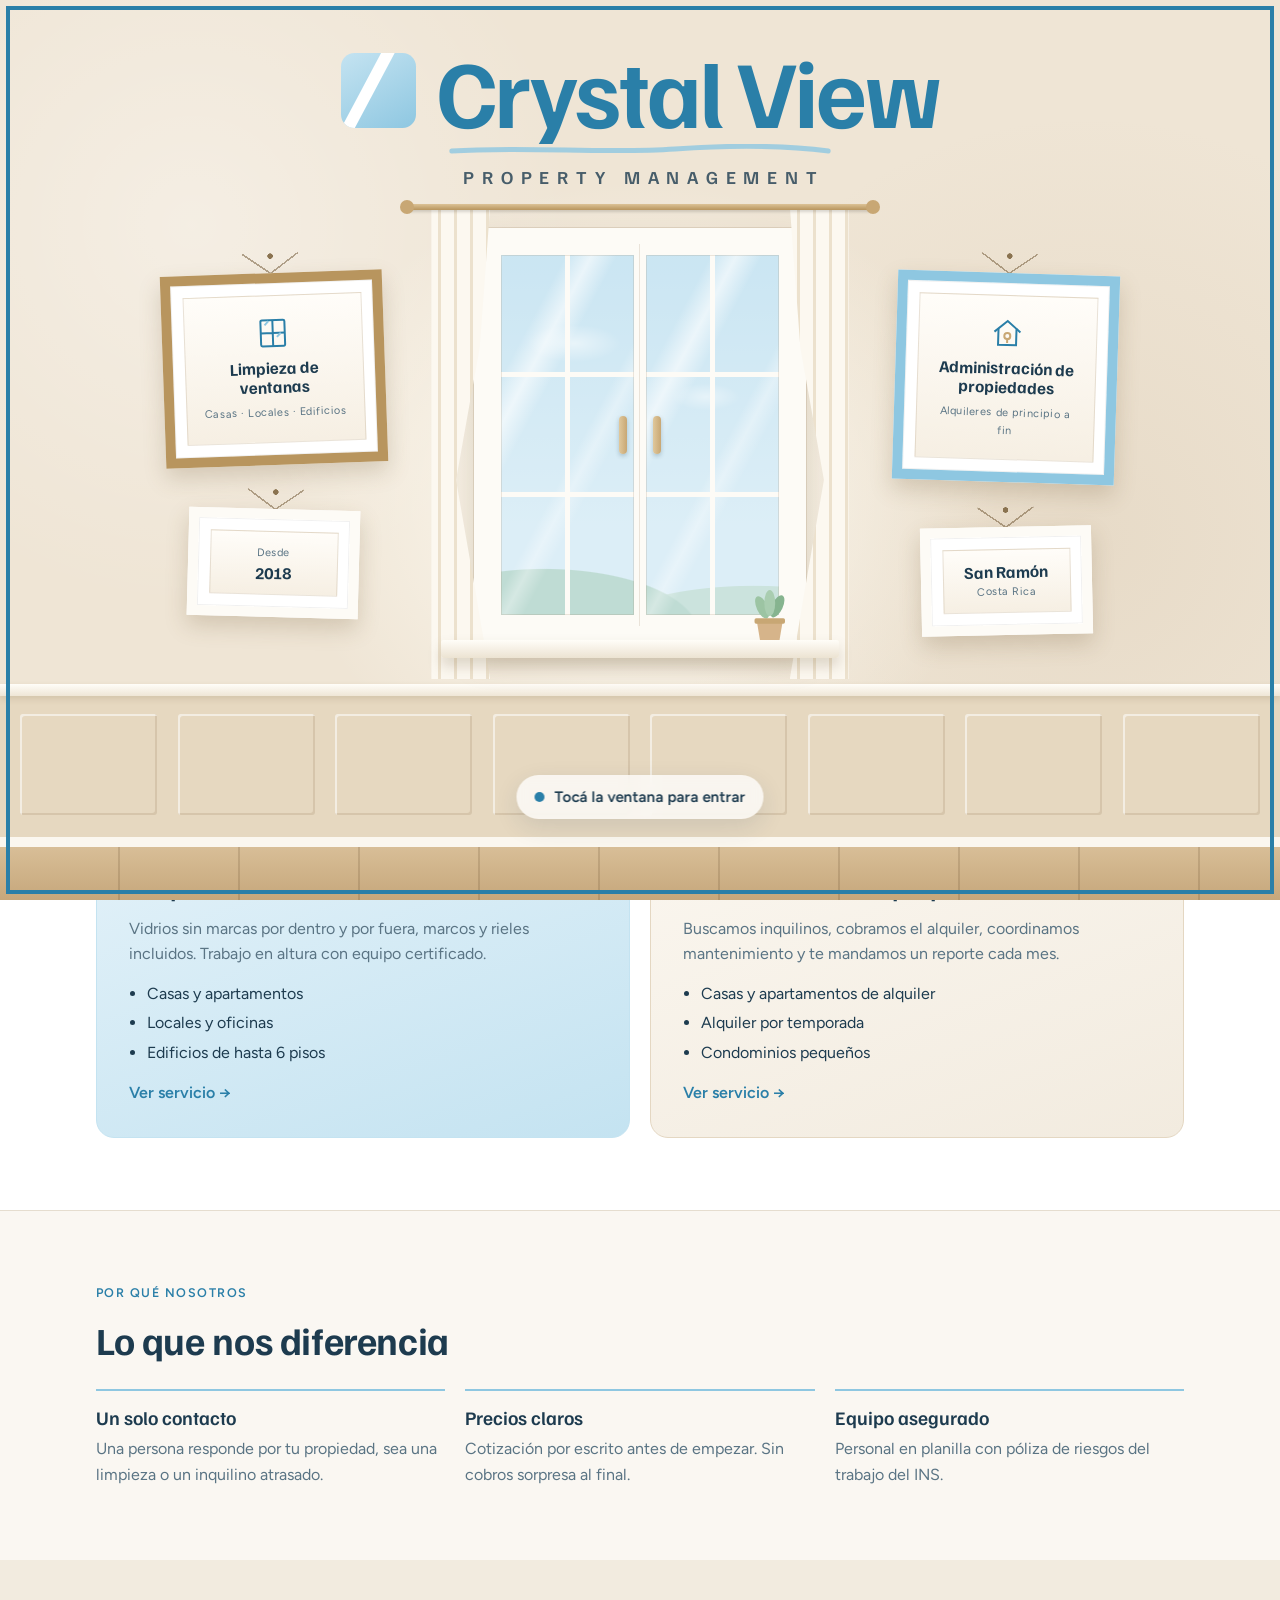
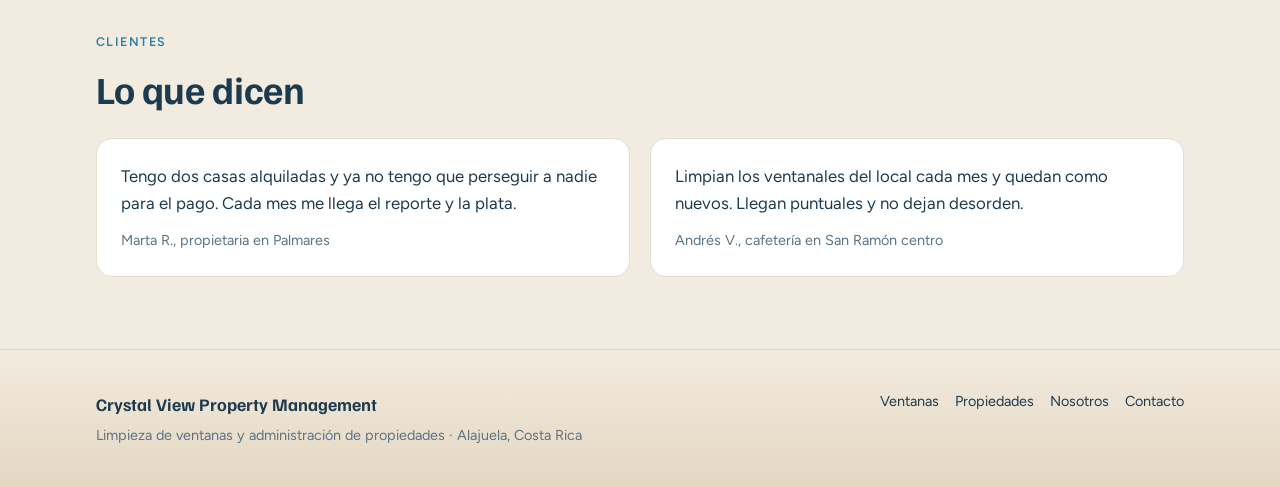
==== index.html @ d85ce9a7 "Sitio Crystal View con paleta clara e intro de ventana - Paleta de celestes, blancos y beige - Intro" ====
<!doctype html>
<html lang="es">
<head>
<meta charset="utf-8">
<meta name="viewport" content="width=device-width, initial-scale=1, viewport-fit=cover">
<title>Crystal View Property Management</title>
<meta name="description" content="Limpieza de ventanas y administración de propiedades en San Ramón y alrededores.">
<script>document.documentElement.classList.add('js')</script>
<link rel="preconnect" href="https://fonts.googleapis.com">
<link rel="preconnect" href="https://fonts.gstatic.com" crossorigin>
<link rel="stylesheet" href="https://fonts.googleapis.com/css2?family=Familjen+Grotesk:wght@500;600;700&family=Figtree:wght@400;500;600&display=swap">
<style>
/* Paleta clara: celestes de vidrio limpio, blancos y beige arena. */
:root{
  --bg:#faf7f2; --surface:#ffffff; --sand:#f2ebdf; --sand-2:#e4d7c2;
  --ink:#1d3b4f; --muted:#5a7484; --line:#e5ddcf;
  --sky:#e4f2f9; --sky-2:#c4e3f1; --sky-3:#8ec7e1;
  --accent:#2a7fa8; --accent-ink:#ffffff; --accent-soft:#d8edf7;
  --brass:#c8a774;
  --f-display:"Familjen Grotesk", "Helvetica Neue", Arial, sans-serif;
  --f-body:"Figtree", system-ui, -apple-system, "Segoe UI", sans-serif;
  color-scheme:light;
}

*{box-sizing:border-box}
html{scroll-behavior:smooth}
body{margin:0;background:var(--bg);color:var(--ink);font-family:var(--f-body);font-size:16px;line-height:1.6;-webkit-font-smoothing:antialiased}
body.locked{overflow:hidden}
h1,h2,h3{font-family:var(--f-display);line-height:1.1;text-wrap:balance;margin:0}
h1{font-size:clamp(2.2rem,5.5vw,3.8rem);font-weight:700;letter-spacing:-.02em}
h2{font-size:clamp(1.6rem,3.4vw,2.4rem);font-weight:700;letter-spacing:-.01em}
h3{font-size:1.2rem;font-weight:600}
p{margin:0}
a{color:inherit}
.wrap{max-width:1120px;margin:0 auto;padding-left:max(16px,env(safe-area-inset-left,0px));padding-right:max(16px,env(safe-area-inset-right,0px))}
.eyebrow{font-size:.78rem;font-weight:600;letter-spacing:.12em;text-transform:uppercase;color:var(--accent)}
.lead{font-size:1.15rem;color:var(--muted);max-width:58ch}
.band{padding-block:72px}
.band.alt{background:var(--surface);border-block:1px solid var(--line)}
.band.sand{background:var(--sand)}
.stack{display:flex;flex-direction:column;gap:16px}

/* ===== Intro: una sala con la ventana al centro ===== */
.intro{display:none}
.js .intro{display:block;position:fixed;inset:0;z-index:100;overflow:hidden;background:var(--sky);transition:opacity .6s ease}
.intro.gone{opacity:0}
.intro-hit{position:absolute;inset:0;width:100%;height:100%;background:none;border:0;padding:0;cursor:pointer;z-index:5}
.intro-hit:focus-visible{outline:4px solid var(--accent);outline-offset:-10px}
.room{position:absolute;inset:0;display:flex;flex-direction:column;align-items:center;padding-top:clamp(20px,5vh,56px);
  background:
    radial-gradient(ellipse 40% 50% at 50% 55%,rgba(255,252,244,.95),transparent 70%),
    radial-gradient(circle at 15% 25%,rgba(255,255,255,.35),transparent 30%),
    radial-gradient(circle at 85% 60%,rgba(190,165,130,.16),transparent 35%),
    #efe5d5;
  transition:transform 1.5s cubic-bezier(.7,0,.25,1)}

/* Zócalo de madera pintada y piso */
.wainscot{position:absolute;left:0;right:0;bottom:0;height:24vh;display:flex;gap:clamp(12px,1.6vw,24px);padding:30px clamp(12px,1.6vw,24px) calc(7vh + 22px);background:#e6d8c0}
.wainscot::before{content:"";position:absolute;left:0;right:0;top:0;height:12px;background:linear-gradient(#fffdf8,#efe6d6);box-shadow:0 3px 6px rgba(110,85,50,.15)}
.wainscot i{flex:1;border-radius:3px;box-shadow:inset 2px 2px 0 rgba(255,255,255,.55),inset -2px -2px 0 rgba(140,112,75,.18)}
@media (max-width:700px){.wainscot i:nth-child(n+5){display:none}}
.floor{position:absolute;left:0;right:0;bottom:0;height:7vh;border-top:10px solid #fbf7ef;
  background:repeating-linear-gradient(90deg,transparent 0 118px,rgba(90,65,35,.18) 118px 120px),linear-gradient(180deg,#d8be97,#c6a77b)}

/* Mural pintado en la pared */
.mural{position:relative;z-index:1;display:flex;flex-direction:column;align-items:center;gap:6px;text-align:center;margin-bottom:clamp(18px,4vh,40px)}
.mural-name{display:flex;align-items:center;gap:.22em;font-family:var(--f-display);font-weight:700;font-size:clamp(2.3rem,min(7.5vw,11vh),6.2rem);letter-spacing:-.03em;line-height:.95;color:var(--accent);mix-blend-mode:multiply}
.mural-mark{width:.78em;height:.78em;border-radius:.14em;background:linear-gradient(150deg,var(--sky-2),var(--sky-3));position:relative;overflow:hidden;flex:none}
.mural-mark::after{content:"";position:absolute;inset:-20% auto -20% 28%;width:16%;background:#fff;transform:rotate(28deg)}
.mural-stroke{width:clamp(180px,30vw,440px);height:12px;margin-top:2px}
.mural-sub{font-family:var(--f-display);font-weight:600;font-size:clamp(.78rem,1.5vw,1.15rem);letter-spacing:.42em;text-transform:uppercase;color:var(--ink);opacity:.8;padding-left:.42em}
.mural-loc{display:none;font-size:.85rem;color:var(--muted);letter-spacing:.08em}

/* Ventana con marco, cortinas y repisa */
.scene{position:relative;z-index:2;display:flex;align-items:flex-start;justify-content:center;gap:clamp(60px,7vw,120px)}
.window{position:relative;height:min(46vh,560px,calc(72vw / .8));aspect-ratio:.8}
.rod{position:absolute;top:-24px;left:-20%;right:-20%;height:6px;border-radius:3px;background:linear-gradient(#dcc296,#b8955e);box-shadow:0 2px 3px rgba(0,0,0,.15);z-index:4}
.rod::before,.rod::after{content:"";position:absolute;top:-4px;width:14px;height:14px;border-radius:50%;background:var(--brass)}
.rod::before{left:-8px}.rod::after{right:-8px}
.trim{position:absolute;inset:0;padding:clamp(10px,1.3vw,16px);background:#fdfbf6;border-radius:3px;
  box-shadow:0 0 0 1px rgba(150,125,90,.2),0 16px 34px rgba(110,85,50,.2)}
.opening{position:relative;width:100%;height:100%;overflow:hidden;perspective:1100px;
  box-shadow:inset 0 0 0 2px rgba(150,125,90,.22);
  background:
    radial-gradient(ellipse 22% 7% at 28% 26%,rgba(255,255,255,.95),transparent 70%),
    radial-gradient(ellipse 16% 5% at 72% 40%,rgba(255,255,255,.85),transparent 70%),
    radial-gradient(ellipse 85% 28% at 18% 102%,#a9cdb3 60%,transparent 61%),
    radial-gradient(ellipse 90% 24% at 88% 104%,#c2dcc6 60%,transparent 61%),
    linear-gradient(180deg,#bfe0f0,var(--sky) 75%)}
.sash{position:absolute;top:0;bottom:0;width:50%;transition:transform 1.3s cubic-bezier(.6,.05,.25,1),opacity .5s ease .9s}
.sash.l{left:0;transform-origin:left center}
.sash.r{right:0;transform-origin:right center}
.intro.opening .sash.l{transform:rotateY(100deg);opacity:0}
.intro.opening .sash.r{transform:rotateY(-100deg);opacity:0}
.glass{position:absolute;inset:0;overflow:hidden;border:clamp(7px,.9vw,11px) solid #fdfbf6;box-shadow:inset 0 0 0 1px rgba(150,125,90,.18),0 0 0 1px rgba(150,125,90,.18);
  background:
    linear-gradient(90deg,transparent calc(50% - 2.5px),#fdfbf6 0 calc(50% + 2.5px),transparent 0),
    linear-gradient(180deg,transparent calc(33.3% - 2.5px),#fdfbf6 0 calc(33.3% + 2.5px),transparent 0 calc(66.6% - 2.5px),#fdfbf6 0 calc(66.6% + 2.5px),transparent 0),
    linear-gradient(118deg,transparent 20%,rgba(255,255,255,.6) 28%,transparent 36%,transparent 55%,rgba(255,255,255,.35) 60%,transparent 66%),
    rgba(214,235,246,.5)}
.sash.l .glass{border-right-width:clamp(4px,.5vw,6px)}
.sash.r .glass{border-left-width:clamp(4px,.5vw,6px)}
.glass::after{content:"";position:absolute;inset:-20%;background:linear-gradient(105deg,transparent 40%,rgba(255,255,255,.55) 48%,transparent 56%);
  transform:translateX(-70%);animation:glint 5s ease-in-out 1s infinite}
@keyframes glint{0%,55%{transform:translateX(-70%)}85%,100%{transform:translateX(70%)}}
.knob{position:absolute;top:50%;width:8px;height:38px;margin-top:-19px;border-radius:6px;background:linear-gradient(90deg,#e0c89c,var(--brass));box-shadow:0 2px 4px rgba(29,59,79,.25);z-index:2}
.sash.l .knob{right:clamp(9px,1vw,13px)}
.sash.r .knob{left:clamp(9px,1vw,13px)}
.curtain{position:absolute;top:-22px;bottom:-9%;width:clamp(36px,4.6vw,72px);z-index:3;filter:drop-shadow(0 6px 8px rgba(110,85,50,.18));
  background:repeating-linear-gradient(90deg,#fcf8f0 0 7px,#ece1cd 7px 10px,#fcf8f0 10px 16px)}
.curtain.l{left:-13%;clip-path:polygon(0 0,100% 0,82% 30%,42% 58%,70% 78%,100% 100%,0 100%)}
.curtain.r{right:-13%;clip-path:polygon(0 0,100% 0,100% 100%,0 100%,30% 78%,58% 58%,18% 30%)}
.sill{position:absolute;left:-10%;right:-10%;bottom:-16px;height:18px;border-radius:3px;background:linear-gradient(#fffdf8,#ece3d2);box-shadow:0 8px 14px rgba(110,85,50,.22);z-index:3}
.plant{position:absolute;bottom:100%;right:12%;width:clamp(30px,3.4vw,46px);height:auto}

/* Cuadros colgados */
.gallery{display:flex;flex-direction:column;align-items:center;gap:clamp(30px,5vh,48px);padding-top:clamp(18px,5vh,56px)}
@media (max-width:860px){.gallery{display:none}.mural-loc{display:block}}
.frame{position:relative;margin:0;border:clamp(7px,.8vw,10px) solid #b8955e;background:#fff;padding:clamp(8px,.9vw,12px);text-align:center;
  box-shadow:0 10px 22px rgba(110,85,50,.22),inset 0 0 0 1px rgba(0,0,0,.06);transform:rotate(var(--tilt,0deg))}
.frame::before{content:"";position:absolute;left:50%;bottom:100%;width:56px;height:20px;margin:0 0 clamp(7px,.8vw,10px) -28px;
  background:
    radial-gradient(circle at 50% 3px,#8a7350 2.5px,transparent 3px),
    linear-gradient(to top right,transparent calc(50% - 1px),rgba(110,85,50,.5) 0 calc(50% + .5px),transparent 0) left/50% 100% no-repeat,
    linear-gradient(to top left,transparent calc(50% - 1px),rgba(110,85,50,.5) 0 calc(50% + .5px),transparent 0) right/50% 100% no-repeat}
.frame.white{border-color:#fdfbf6}
.frame.sky{border-color:var(--sky-3)}
.mat{display:flex;flex-direction:column;align-items:center;gap:8px;width:clamp(140px,14vw,210px);padding:clamp(14px,1.6vw,22px) clamp(10px,1.2vw,18px);border:1px solid rgba(150,125,90,.2);background:linear-gradient(#fffdf9,#f6efe3)}
.frame.small .mat{width:clamp(110px,10vw,150px);padding:12px 10px;gap:2px}
.mat .t{font-family:var(--f-display);font-weight:700;font-size:clamp(.95rem,1.3vw,1.2rem);line-height:1.15;color:var(--ink)}
.mat .s{font-size:clamp(.68rem,.85vw,.8rem);color:var(--muted);letter-spacing:.05em}
.mat svg{width:34px;height:34px}

.intro-hint{position:absolute;left:50%;bottom:clamp(36px,9vh,90px);transform:translateX(-50%);z-index:4;display:flex;align-items:center;gap:10px;
  padding:10px 18px;border-radius:999px;background:rgba(255,255,255,.75);backdrop-filter:blur(6px);color:var(--ink);font-weight:600;font-size:.95rem;white-space:nowrap;
  box-shadow:0 8px 24px rgba(29,59,79,.12);transition:opacity .4s;animation:breathe 2.4s ease-in-out infinite}
.intro-hint i{width:10px;height:10px;border-radius:50%;background:var(--accent);box-shadow:0 0 0 0 rgba(42,127,168,.5);animation:ping 1.6s ease-out infinite}
@keyframes ping{to{box-shadow:0 0 0 14px rgba(42,127,168,0)}}
@keyframes breathe{50%{transform:translateX(-50%) translateY(-4px)}}
.intro.opening .intro-hint{opacity:0}

/* ===== Barra de navegación ===== */
body::before{content:"";position:fixed;inset:0 0 auto;height:env(safe-area-inset-top,0px);z-index:10;background:var(--bg)}
header{position:sticky;top:env(safe-area-inset-top,0px);z-index:9;background:color-mix(in srgb,var(--bg) 88%,transparent);backdrop-filter:blur(10px);border-bottom:1px solid var(--line)}
.nav{display:flex;align-items:center;justify-content:space-between;gap:16px;padding-block:14px}
.logo{display:flex;align-items:center;gap:10px;text-decoration:none;font-family:var(--f-display);font-weight:700;font-size:1.15rem}
.logo-mark{width:34px;height:34px;border-radius:8px;background:linear-gradient(150deg,var(--sky-2),var(--sky-3));position:relative;overflow:hidden;flex:none;box-shadow:inset 0 0 0 2px #fff}
.logo-mark::after{content:"";position:absolute;inset:-10px auto -10px 9px;width:7px;background:rgba(255,255,255,.85);transform:rotate(28deg)}
.menu{display:flex;gap:4px;list-style:none;margin:0;padding:0;flex-wrap:wrap}
.menu a{display:block;padding:8px 12px;border-radius:999px;text-decoration:none;font-weight:500;font-size:.95rem;color:var(--muted)}
.menu a:hover,.menu a[aria-current="page"]{color:var(--ink);background:var(--sky)}
.menu a.cta-link{background:var(--accent);color:var(--accent-ink);font-weight:600}
.burger{display:none;background:none;border:1px solid var(--line);border-radius:8px;padding:8px 12px;color:var(--ink);font:inherit;cursor:pointer}
@media (max-width:820px){
  .burger{display:block}
  .menu{display:none;position:absolute;left:0;right:0;top:100%;flex-direction:column;background:var(--bg);border-bottom:1px solid var(--line);padding:8px max(16px,env(safe-area-inset-right,0px)) 16px max(16px,env(safe-area-inset-left,0px))}
  .menu.open{display:flex}
}

/* ===== Botones ===== */
.btn{display:inline-flex;align-items:center;gap:8px;padding:13px 22px;border-radius:999px;text-decoration:none;border:2px solid transparent;cursor:pointer;font:600 1rem var(--f-body);transition:transform .15s,box-shadow .15s}
.btn:hover{transform:translateY(-1px)}
.btn-primary{background:var(--accent);color:var(--accent-ink);box-shadow:0 6px 18px rgba(42,127,168,.25)}
.btn-ghost{border-color:var(--sky-3);color:var(--ink);background:rgba(255,255,255,.6)}
.btn:focus-visible,.menu a:focus-visible,input:focus-visible,select:focus-visible,textarea:focus-visible{outline:3px solid var(--sky-3);outline-offset:2px}
.btns{display:flex;gap:12px;flex-wrap:wrap}

/* ===== Hero ===== */
.hero{padding-block:80px 72px;position:relative;overflow:hidden;background:linear-gradient(180deg,var(--sky) 0%,#f1f7f9 55%,var(--bg) 100%)}
.hero::before{content:"";position:absolute;top:-40%;right:-8%;width:46%;height:180%;background:linear-gradient(180deg,rgba(255,255,255,.75),rgba(255,255,255,.35));transform:rotate(18deg);z-index:0}
.hero::after{content:"";position:absolute;top:-40%;right:31%;width:12px;height:180%;background:var(--sky-2);transform:rotate(18deg);z-index:0}
.hero .wrap{position:relative;z-index:2}
.hero-grid{display:grid;grid-template-columns:1.2fr .8fr;gap:48px;align-items:end}
@media (max-width:820px){.hero-grid{grid-template-columns:1fr}.hero::after{right:8%}}

/* Viento */
.wind{position:absolute;inset:0;width:100%;height:100%;z-index:1;pointer-events:none}
.wind path{fill:none;stroke:#fff;stroke-width:2.5;stroke-linecap:round;stroke-dasharray:22 100;stroke-dashoffset:24;opacity:0}
.wind path:nth-child(even){stroke:var(--sky-3)}
.blown .wind path{animation:gust 1.6s cubic-bezier(.3,.6,.3,1) both}
.blown .wind path:nth-child(2){animation-delay:.12s}
.blown .wind path:nth-child(3){animation-delay:.28s}
.blown .wind path:nth-child(4){animation-delay:.4s}
.blown .wind path:nth-child(5){animation-delay:.55s}
.blown .wind path:nth-child(6){animation-delay:.7s}
@keyframes gust{0%{stroke-dashoffset:24;opacity:0}15%{opacity:.9}80%{opacity:.6}100%{stroke-dashoffset:-100;opacity:0}}

.js .hero .w,.js .hero .gust{opacity:0}
.w{display:inline-block}
.blown .w,.blown .gust{animation:blowIn 1.25s cubic-bezier(.18,.75,.25,1) both;animation-delay:calc(var(--i,0) * 32ms + 80ms)}
@keyframes blowIn{
  0%{opacity:0;transform:translate(var(--fx,-50vw),var(--fy,-40px)) rotate(var(--fr,-30deg)) scale(.85);filter:blur(6px)}
  45%{opacity:1;filter:blur(0)}
  68%{transform:translate(9px,-3px) rotate(calc(var(--fr,-30deg) * -.12))}
  86%{transform:translate(-3px,1px) rotate(.6deg)}
  100%{opacity:1;transform:none;filter:none}
}

/* Tarjeta de vidrio sucio */
.card-col{display:flex;flex-direction:column;gap:10px}
.hero-card{position:relative;background:linear-gradient(150deg,rgba(255,255,255,.95),rgba(228,242,249,.9));border:1px solid #fff;border-radius:16px;padding:22px;display:flex;flex-direction:column;gap:14px;
  box-shadow:0 20px 50px rgba(29,59,79,.12),inset 0 0 0 1px rgba(142,199,225,.35);overflow:hidden}
.hero-card .row{display:flex;justify-content:space-between;align-items:baseline;gap:12px;border-bottom:1px dashed var(--sky-2);padding-bottom:10px;font-size:.95rem}
.hero-card .row:last-of-type{border:0;padding:0}
.hero-card b{font-family:var(--f-display);font-size:1.35rem;font-variant-numeric:tabular-nums;color:var(--accent);white-space:nowrap}
#dirt{position:absolute;inset:0;width:100%;height:100%;border-radius:inherit;touch-action:pan-y;transition:opacity .9s ease;
  cursor:url("data:image/svg+xml,%3Csvg xmlns='http://www.w3.org/2000/svg' width='36' height='36' viewBox='0 0 36 36'%3E%3Crect x='4' y='3' width='28' height='6' rx='2' fill='%232a7fa8'/%3E%3Crect x='4' y='8' width='28' height='2.5' rx='1' fill='%231d3b4f'/%3E%3Crect x='16' y='10' width='4' height='22' rx='2' fill='%23c8a774'/%3E%3C/svg%3E") 18 6,crosshair}
.hero-card.clean #dirt{opacity:0;pointer-events:none}
.shine{position:absolute;inset:0;pointer-events:none;background:linear-gradient(110deg,transparent 35%,rgba(255,255,255,.95) 50%,transparent 65%);transform:translateX(-120%)}
.hero-card.clean .shine{animation:shine 1.1s ease .3s both}
@keyframes shine{to{transform:translateX(120%)}}
.wipe-hint{display:flex;align-items:center;gap:8px;font-size:.85rem;color:var(--muted);align-self:flex-end}
.wipe-hint svg{flex:none}

/* ===== Servicios ===== */
.split{display:grid;grid-template-columns:1fr 1fr;gap:20px}
.service{border-radius:18px;padding:32px;display:flex;flex-direction:column;gap:14px;text-decoration:none;border:1px solid var(--line);background:var(--surface);transition:transform .2s,box-shadow .2s}
.service:hover{transform:translateY(-3px);box-shadow:0 14px 34px rgba(29,59,79,.08)}
.service.sky{background:linear-gradient(160deg,var(--sky),var(--sky-2));border-color:var(--sky-2)}
.service.sand{background:linear-gradient(160deg,#fbf7f0,var(--sand));border-color:var(--sand-2)}
.service p{color:var(--muted)}
.service ul{margin:0;padding-left:18px;display:flex;flex-direction:column;gap:4px}
.service .go{margin-top:auto;font-weight:600;color:var(--accent)}
@media (max-width:720px){.split{grid-template-columns:1fr}}

.grid3{display:grid;grid-template-columns:repeat(3,1fr);gap:20px}
.grid2{display:grid;grid-template-columns:repeat(2,1fr);gap:20px}
@media (max-width:820px){.grid3{grid-template-columns:1fr}}
@media (max-width:620px){.grid2{grid-template-columns:1fr}}
.feat{display:flex;flex-direction:column;gap:8px;padding-top:16px;border-top:2px solid var(--sky-3);min-width:0}
.feat p{color:var(--muted)}

.box{background:var(--surface);border:1px solid var(--line);border-radius:16px;padding:24px;display:flex;flex-direction:column;gap:10px;min-width:0}
.box p{color:var(--muted)}
.tag{align-self:flex-start;font-size:.75rem;font-weight:600;letter-spacing:.08em;text-transform:uppercase;padding:4px 10px;border-radius:999px;background:var(--sky);color:var(--accent)}

.steps{display:grid;grid-template-columns:repeat(4,1fr);gap:20px;counter-reset:s;padding:0;margin:0}
.steps li{list-style:none;display:flex;flex-direction:column;gap:6px;min-width:0}
.steps li::before{counter-increment:s;content:counter(s);font-family:var(--f-display);font-weight:700;font-size:1rem;width:36px;height:36px;border-radius:50%;display:grid;place-items:center;background:var(--accent);color:var(--accent-ink)}
.steps p{color:var(--muted);font-size:.95rem}
@media (max-width:820px){.steps{grid-template-columns:1fr 1fr}}
@media (max-width:480px){.steps{grid-template-columns:1fr}}

.table-wrap{overflow-x:auto;border:1px solid var(--line);border-radius:16px;background:var(--surface)}
table{width:100%;border-collapse:collapse;min-width:520px}
th,td{text-align:left;padding:14px 18px;border-bottom:1px solid var(--line);font-variant-numeric:tabular-nums}
th{font-size:.8rem;letter-spacing:.08em;text-transform:uppercase;color:var(--muted);font-weight:600;background:#fcfaf6}
tr:last-child td{border-bottom:0}

.quote{display:flex;flex-direction:column;gap:12px}
.quote blockquote{margin:0;font-size:1.05rem}
.quote cite{font-style:normal;color:var(--muted);font-size:.9rem}

.combo{background:linear-gradient(135deg,var(--sky) 0%,#eef6f9 50%,var(--sand) 100%);border:1px solid var(--sky-2);border-radius:20px;padding:40px;display:grid;grid-template-columns:1.3fr .7fr;gap:32px;align-items:center;position:relative;overflow:hidden}
.combo::after{content:"";position:absolute;top:-30%;right:24%;width:10px;height:160%;background:rgba(255,255,255,.9);transform:rotate(18deg)}
.combo > *{position:relative;z-index:1}
.combo p{color:var(--muted)}
.combo .price{font-family:var(--f-display);font-size:2.6rem;font-weight:700;font-variant-numeric:tabular-nums;color:var(--accent)}
@media (max-width:720px){.combo{grid-template-columns:1fr;padding:28px}}

.ba{display:grid;grid-template-columns:1fr 1fr;border-radius:16px;overflow:hidden;border:1px solid var(--line)}
.ba div{aspect-ratio:4/3;max-width:100%;display:flex;align-items:flex-end;padding:14px;font-weight:600;font-size:.9rem}
.ba .before{background:repeating-linear-gradient(115deg,#d9cfbd 0 6px,#e6ddcc 6px 14px)}
.ba .after{background:linear-gradient(160deg,var(--sky-2),#fff)}

/* ===== Formulario ===== */
form{display:grid;grid-template-columns:1fr 1fr;gap:16px}
.field{display:flex;flex-direction:column;gap:6px;min-width:0}
.field.full{grid-column:1/-1}
label{font-weight:600;font-size:.9rem}
input,select,textarea{font:inherit;color:var(--ink);background:var(--surface);border:1px solid var(--line);border-radius:10px;padding:12px 14px;width:100%}
textarea{min-height:120px;resize:vertical}
.chips{display:flex;gap:8px;flex-wrap:wrap}
.chips input{position:absolute;opacity:0;width:1px;height:1px}
.chips label{padding:9px 16px;border:1px solid var(--line);border-radius:999px;cursor:pointer;font-weight:500;background:var(--surface)}
.chips input:checked + label{background:var(--accent);color:var(--accent-ink);border-color:var(--accent)}
.chips input:focus-visible + label{outline:3px solid var(--sky-3);outline-offset:2px}
.ok{grid-column:1/-1;background:var(--sky);border-radius:10px;padding:14px 16px;font-weight:500}
@media (max-width:620px){form{grid-template-columns:1fr}}
.contact-grid{display:grid;grid-template-columns:1.4fr .6fr;gap:32px;align-items:start}
@media (max-width:820px){.contact-grid{grid-template-columns:1fr}}
.contact-line{display:flex;flex-direction:column;gap:2px;padding-block:12px;border-bottom:1px solid var(--line)}
.contact-line span{color:var(--muted);font-size:.85rem}
.contact-line b{user-select:all}

footer{background:linear-gradient(180deg,var(--sand),var(--sand-2));color:var(--ink);padding-block:40px;border-top:1px solid var(--sand-2)}
.foot{display:flex;justify-content:space-between;gap:24px;flex-wrap:wrap;font-size:.9rem}
.foot p{color:var(--muted)}
.foot a{text-decoration:none}
.foot a:hover{color:var(--accent)}
.foot nav{display:flex;gap:16px;flex-wrap:wrap}

.page-head{padding-block:56px 40px;border-bottom:1px solid var(--line);background:linear-gradient(180deg,var(--sky),var(--bg))}
.page-head .stack{max-width:720px}

@media (prefers-reduced-motion:reduce){
  *{transition-duration:.01s!important;animation:none!important}
  .js .hero .w,.js .hero .gust{opacity:1}
}
</style>
</head>
<body class="locked">

<!-- ============ INTRO: VENTANA ============ -->
<div class="intro" id="intro">
  <div class="room" id="room">
    <div class="wainscot" aria-hidden="true"><i></i><i></i><i></i><i></i><i></i><i></i><i></i><i></i></div>
    <div class="floor" aria-hidden="true"></div>

    <div class="mural">
      <span class="mural-name"><span class="mural-mark" aria-hidden="true"></span>Crystal View</span>
      <svg class="mural-stroke" viewBox="0 0 440 12" preserveAspectRatio="none" aria-hidden="true"><path d="M4 7 C 90 2, 180 10, 260 5 S 400 3, 436 7" fill="none" stroke="#8ec7e1" stroke-width="5" stroke-linecap="round" opacity=".8"/></svg>
      <span class="mural-sub">Property Management</span>
      <span class="mural-loc">San Ramón · Costa Rica</span>
    </div>

    <div class="scene">
      <div class="gallery" aria-hidden="true">
        <figure class="frame" style="--tilt:-2deg"><div class="mat">
          <svg viewBox="0 0 34 34" fill="none" stroke="#2a7fa8" stroke-width="2"><rect x="5" y="4" width="24" height="26" rx="1.5"/><path d="M17 4v26M5 17h24"/><path d="M9 9l4-4M21 21l4-4" stroke="#8ec7e1"/></svg>
          <span class="t">Limpieza de ventanas</span><span class="s">Casas · Locales · Edificios</span>
        </div></figure>
        <figure class="frame white small" style="--tilt:1.5deg"><div class="mat"><span class="s">Desde</span><span class="t">2018</span></div></figure>
      </div>

      <div class="window">
        <span class="rod"></span>
        <div class="trim"><div class="opening">
          <div class="sash l"><div class="glass"></div><span class="knob"></span></div>
          <div class="sash r"><div class="glass"></div><span class="knob"></span></div>
        </div></div>
        <span class="curtain l"></span><span class="curtain r"></span>
        <span class="sill">
          <svg class="plant" viewBox="0 0 40 46" aria-hidden="true"><ellipse cx="13" cy="16" rx="5" ry="11" fill="#9cc4a3" transform="rotate(-25 13 16)"/><ellipse cx="27" cy="15" rx="5" ry="11" fill="#86b48f" transform="rotate(25 27 15)"/><ellipse cx="20" cy="12" rx="5" ry="12" fill="#a9cdb0"/><path d="M8 28h24l-3 18H11z" fill="#d6b48a"/><rect x="6" y="26" width="28" height="5" rx="1.5" fill="#c8a774"/></svg>
        </span>
      </div>

      <div class="gallery" aria-hidden="true">
        <figure class="frame sky" style="--tilt:1.8deg"><div class="mat">
          <svg viewBox="0 0 34 34" fill="none" stroke="#2a7fa8" stroke-width="2"><path d="M4 16L17 5l13 11"/><path d="M8 13v16h18V13"/><circle cx="17" cy="20" r="3" stroke="#c8a774"/><path d="M17 23v4" stroke="#c8a774"/></svg>
          <span class="t">Administración de propiedades</span><span class="s">Alquileres de principio a fin</span>
        </div></figure>
        <figure class="frame white small" style="--tilt:-1.2deg"><div class="mat"><span class="t">San Ramón</span><span class="s">Costa Rica</span></div></figure>
      </div>
    </div>
  </div>
  <div class="intro-hint" aria-hidden="true"><i></i>Tocá la ventana para entrar</div>
  <button class="intro-hit" id="openWin" aria-label="Abrir la ventana y entrar al sitio de Crystal View"></button>
</div>

<header>
  <div class="wrap nav">
    <a class="logo" href="#inicio" data-go="inicio"><span class="logo-mark" aria-hidden="true"></span>Crystal View</a>
    <button class="burger" id="burger" aria-expanded="false" aria-controls="menu">Menú</button>
    <ul class="menu" id="menu">
      <li><a href="#inicio" data-go="inicio">Inicio</a></li>
      <li><a href="#ventanas" data-go="ventanas">Ventanas</a></li>
      <li><a href="#propiedades" data-go="propiedades">Propiedades</a></li>
      <li><a href="#nosotros" data-go="nosotros">Nosotros</a></li>
      <li><a href="#contacto" data-go="contacto" class="cta-link">Cotizar</a></li>
    </ul>
  </div>
</header>

<main>
<!-- ============ INICIO ============ -->
<section data-page="inicio">
  <div class="hero" id="hero">
    <svg class="wind" viewBox="0 0 1200 600" preserveAspectRatio="none" aria-hidden="true">
      <path pathLength="100" vector-effect="non-scaling-stroke" d="M-60 120 C 200 80, 380 170, 620 120 S 1000 70, 1260 130"/>
      <path pathLength="100" vector-effect="non-scaling-stroke" d="M-60 230 C 260 190, 420 290, 700 230 S 1050 180, 1260 250"/>
      <path pathLength="100" vector-effect="non-scaling-stroke" d="M-60 330 C 180 300, 400 390, 640 330 S 980 280, 1260 340"/>
      <path pathLength="100" vector-effect="non-scaling-stroke" d="M-60 440 C 240 410, 520 480, 760 430 S 1080 390, 1260 450"/>
      <path pathLength="100" vector-effect="non-scaling-stroke" d="M-60 180 C 300 150, 500 220, 800 180 S 1100 140, 1260 190"/>
      <path pathLength="100" vector-effect="non-scaling-stroke" d="M-60 520 C 280 490, 560 560, 820 510 S 1100 470, 1260 530"/>
    </svg>
    <div class="wrap hero-grid">
      <div class="stack">
        <span class="eyebrow blow">Limpieza de ventanas · Administración de propiedades</span>
        <h1 class="blow">Tu propiedad impecable y bien administrada</h1>
        <p class="lead blow">Limpiamos vidrios de casas, locales y edificios, y nos encargamos de tus alquileres de principio a fin. Un solo equipo cuidando lo que es tuyo en San Ramón y alrededores.</p>
        <div class="btns">
          <a class="btn btn-primary gust" href="#contacto" data-go="contacto">Pedir cotización</a>
          <a class="btn btn-ghost gust" href="#nosotros" data-go="nosotros">Ver plan combinado</a>
        </div>
      </div>
      <div class="card-col gust">
        <div class="hero-card" id="statCard" aria-label="Datos de la empresa">
          <span class="eyebrow">En números</span>
          <div class="row"><span>Ventanas limpiadas este año</span><b data-count="3480">3&nbsp;480</b></div>
          <div class="row"><span>Propiedades administradas</span><b data-count="42">42</b></div>
          <div class="row"><span>Ocupación promedio de alquileres</span><b data-count="94" data-suffix="&nbsp;%">94&nbsp;%</b></div>
          <div class="row"><span>Respuesta a cotizaciones</span><b data-count="24" data-prefix="&lt;&nbsp;" data-suffix="&nbsp;h">&lt;&nbsp;24&nbsp;h</b></div>
          <canvas id="dirt" aria-hidden="true"></canvas>
          <span class="shine" aria-hidden="true"></span>
        </div>
        <span class="wipe-hint" id="wipeHint" aria-hidden="true">
          <svg width="18" height="18" viewBox="0 0 36 36"><rect x="4" y="3" width="28" height="6" rx="2" fill="#2a7fa8"/><rect x="4" y="8" width="28" height="2.5" rx="1" fill="#1d3b4f"/><rect x="16" y="10" width="4" height="22" rx="2" fill="#c8a774"/></svg>
          <span id="wipeText">Pasá el mouse para limpiar el vidrio</span>
        </span>
      </div>
    </div>
  </div>

  <div class="band alt"><div class="wrap stack" style="gap:28px">
    <div class="stack"><span class="eyebrow">Qué hacemos</span><h2>Dos servicios, una misma idea: cuidar tu propiedad</h2></div>
    <div class="split">
      <a class="service sky" href="#ventanas" data-go="ventanas">
        <span class="eyebrow">Servicio 1</span>
        <h3 style="font-size:1.6rem">Limpieza de ventanas</h3>
        <p>Vidrios sin marcas por dentro y por fuera, marcos y rieles incluidos. Trabajo en altura con equipo certificado.</p>
        <ul><li>Casas y apartamentos</li><li>Locales y oficinas</li><li>Edificios de hasta 6 pisos</li></ul>
        <span class="go">Ver servicio →</span>
      </a>
      <a class="service sand" href="#propiedades" data-go="propiedades">
        <span class="eyebrow">Servicio 2</span>
        <h3 style="font-size:1.6rem">Administración de propiedades</h3>
        <p>Buscamos inquilinos, cobramos el alquiler, coordinamos mantenimiento y te mandamos un reporte cada mes.</p>
        <ul><li>Casas y apartamentos de alquiler</li><li>Alquiler por temporada</li><li>Condominios pequeños</li></ul>
        <span class="go">Ver servicio →</span>
      </a>
    </div>
  </div></div>

  <div class="band"><div class="wrap stack" style="gap:28px">
    <div class="stack"><span class="eyebrow">Por qué nosotros</span><h2>Lo que nos diferencia</h2></div>
    <div class="grid3">
      <div class="feat"><h3>Un solo contacto</h3><p>Una persona responde por tu propiedad, sea una limpieza o un inquilino atrasado.</p></div>
      <div class="feat"><h3>Precios claros</h3><p>Cotización por escrito antes de empezar. Sin cobros sorpresa al final.</p></div>
      <div class="feat"><h3>Equipo asegurado</h3><p>Personal en planilla con póliza de riesgos del trabajo del INS.</p></div>
    </div>
  </div></div>

  <div class="band sand"><div class="wrap stack" style="gap:28px">
    <div class="stack"><span class="eyebrow">Clientes</span><h2>Lo que dicen</h2></div>
    <div class="grid2">
      <div class="box quote"><blockquote>Tengo dos casas alquiladas y ya no tengo que perseguir a nadie para el pago. Cada mes me llega el reporte y la plata.</blockquote><cite>Marta R., propietaria en Palmares</cite></div>
      <div class="box quote"><blockquote>Limpian los ventanales del local cada mes y quedan como nuevos. Llegan puntuales y no dejan desorden.</blockquote><cite>Andrés V., cafetería en San Ramón centro</cite></div>
    </div>
  </div></div>
</section>

<!-- ============ VENTANAS ============ -->
<section data-page="ventanas" hidden>
  <div class="page-head"><div class="wrap stack">
    <span class="eyebrow">Servicio 1</span>
    <h1>Limpieza de ventanas</h1>
    <p class="lead">Vidrios limpios por dentro y por fuera, marcos, rieles y cedazos incluidos. Usamos agua desmineralizada para que no queden manchas cuando seca.</p>
  </div></div>

  <div class="band"><div class="wrap stack" style="gap:28px">
    <h2>Para quién trabajamos</h2>
    <div class="grid3">
      <div class="box"><span class="tag">Residencial</span><h3>Casas y apartamentos</h3><p>Limpieza completa de todas las ventanas, puertas de vidrio y barandas.</p></div>
      <div class="box"><span class="tag">Comercial</span><h3>Locales y oficinas</h3><p>Vitrinas y fachadas, en horario fuera de atención para no interrumpir.</p></div>
      <div class="box"><span class="tag">Altura</span><h3>Edificios</h3><p>Hasta 6 pisos con andamio o pértiga telescópica y arnés certificado.</p></div>
    </div>
  </div></div>

  <div class="band alt"><div class="wrap stack" style="gap:28px">
    <div class="stack"><h2>Frecuencias y precios de referencia</h2><p class="lead">Precio por ventana estándar (hasta 1,5 m²), por ambos lados. El precio final se confirma en la visita.</p></div>
    <div class="table-wrap"><table>
      <thead><tr><th>Frecuencia</th><th>Ideal para</th><th>Por ventana</th></tr></thead>
      <tbody>
        <tr><td>Única vez</td><td>Mudanzas, entregas de casa</td><td>₡3 500</td></tr>
        <tr><td>Trimestral</td><td>Casas</td><td>₡3 000</td></tr>
        <tr><td>Mensual</td><td>Locales y oficinas</td><td>₡2 500</td></tr>
        <tr><td>Quincenal</td><td>Vitrinas comerciales</td><td>₡2 000</td></tr>
      </tbody>
    </table></div>
  </div></div>

  <div class="band"><div class="wrap stack" style="gap:28px">
    <h2>Antes y después</h2>
    <div class="grid2">
      <div class="ba" role="img" aria-label="Espacio para foto de antes y después, fachada de local"><div class="before">Antes</div><div class="after">Después</div></div>
      <div class="ba" role="img" aria-label="Espacio para foto de antes y después, ventanal de casa"><div class="before">Antes</div><div class="after">Después</div></div>
    </div>
    <div class="btns"><a class="btn btn-primary" href="#contacto" data-go="contacto">Cotizar limpieza</a></div>
  </div></div>
</section>

<!-- ============ PROPIEDADES ============ -->
<section data-page="propiedades" hidden>
  <div class="page-head"><div class="wrap stack">
    <span class="eyebrow">Servicio 2</span>
    <h1>Administración de propiedades</h1>
    <p class="lead">Tenés la propiedad, nosotros nos encargamos del resto: inquilinos, cobros, reparaciones y papeleo. Vos solo recibís el depósito y el reporte.</p>
  </div></div>

  <div class="band"><div class="wrap stack" style="gap:28px">
    <h2>Qué incluye</h2>
    <div class="grid3">
      <div class="box"><span class="tag">Inquilinos</span><h3>Búsqueda y selección</h3><p>Publicamos, mostramos la propiedad y revisamos referencias antes de firmar.</p></div>
      <div class="box"><span class="tag">Contratos</span><h3>Contrato y depósito</h3><p>Contrato según la Ley General de Arrendamientos Urbanos y Suburbanos.</p></div>
      <div class="box"><span class="tag">Cobros</span><h3>Cobro mensual</h3><p>Cobramos el alquiler y te lo depositamos los primeros 5 días de cada mes.</p></div>
      <div class="box"><span class="tag">Mantenimiento</span><h3>Reparaciones</h3><p>Coordinamos fontanería, electricidad y pintura con proveedores de confianza.</p></div>
      <div class="box"><span class="tag">Inspección</span><h3>Revisiones periódicas</h3><p>Visitamos la propiedad cada 3 meses y te mandamos fotos del estado.</p></div>
      <div class="box"><span class="tag">Reportes</span><h3>Reporte mensual</h3><p>Ingresos, gastos y pendientes en un solo documento claro.</p></div>
    </div>
  </div></div>

  <div class="band alt"><div class="wrap stack" style="gap:28px">
    <h2>Cómo empezamos</h2>
    <ol class="steps">
      <li><h3>Visita</h3><p>Conocemos la propiedad y lo que esperás de ella.</p></li>
      <li><h3>Propuesta</h3><p>Precio de alquiler sugerido y comisión por escrito.</p></li>
      <li><h3>Preparación</h3><p>Limpieza, fotos y arreglos antes de publicar.</p></li>
      <li><h3>Administración</h3><p>Inquilino adentro y reporte cada mes.</p></li>
    </ol>
  </div></div>

  <div class="band"><div class="wrap stack" style="gap:20px">
    <h2>Comisión</h2>
    <p class="lead">8 % del alquiler mensual cobrado. Si la propiedad está desocupada, no cobramos comisión ese mes.</p>
    <div class="btns"><a class="btn btn-primary" href="#contacto" data-go="contacto">Agendar visita</a></div>
  </div></div>
</section>

<!-- ============ NOSOTROS ============ -->
<section data-page="nosotros" hidden>
  <div class="page-head"><div class="wrap stack">
    <span class="eyebrow">Nosotros</span>
    <h1>Empezamos limpiando ventanas y terminamos cuidando casas</h1>
    <p class="lead">Crystal View nació en 2018 limpiando vidrios en San Ramón. Varios clientes eran dueños de casas de alquiler y nos empezaron a pedir que les ayudáramos con más cosas. Así llegó la administración.</p>
  </div></div>

  <div class="band"><div class="wrap">
    <div class="combo">
      <div class="stack">
        <span class="eyebrow">Plan combinado</span>
        <h2>Propiedad Impecable</h2>
        <p>Si administramos tu propiedad, la limpieza de ventanas trimestral va incluida. La casa se ve mejor en fotos, se alquila más rápido y el inquilino la recibe limpia.</p>
      </div>
      <div class="stack">
        <span class="price">8 %</span>
        <p>del alquiler mensual, con limpieza trimestral incluida</p>
        <a class="btn btn-primary" href="#contacto" data-go="contacto" style="align-self:flex-start">Quiero este plan</a>
      </div>
    </div>
  </div></div>

  <div class="band alt"><div class="wrap stack" style="gap:28px">
    <h2>El equipo</h2>
    <div class="grid3">
      <div class="box"><h3>Carlos Rojas</h3><span class="tag">Fundador</span><p>Coordina las cuadrillas de limpieza y los trabajos en altura.</p></div>
      <div class="box"><h3>Daniela Mora</h3><span class="tag">Administración</span><p>Atiende propietarios e inquilinos, cobros y contratos.</p></div>
      <div class="box"><h3>Cuadrilla técnica</h3><span class="tag">6 personas</span><p>Limpieza, inspecciones y mantenimiento menor.</p></div>
    </div>
  </div></div>

  <div class="band"><div class="wrap stack" style="gap:16px">
    <h2>Zona de cobertura</h2>
    <p class="lead">San Ramón, Palmares, Naranjo, Zarcero y Grecia. Para otras zonas de Alajuela, consultanos.</p>
  </div></div>
</section>

<!-- ============ CONTACTO ============ -->
<section data-page="contacto" hidden>
  <div class="page-head"><div class="wrap stack">
    <span class="eyebrow">Contacto</span>
    <h1>Pedí tu cotización</h1>
    <p class="lead">Contanos qué necesitás y te respondemos en menos de 24 horas hábiles.</p>
  </div></div>

  <div class="band"><div class="wrap contact-grid">
    <form id="quote" novalidate>
      <div class="field full">
        <span style="font-weight:600;font-size:.9rem">¿Qué servicio te interesa?</span>
        <div class="chips">
          <input type="radio" name="svc" id="svc-v" value="Ventanas" checked><label for="svc-v">Ventanas</label>
          <input type="radio" name="svc" id="svc-p" value="Administración"><label for="svc-p">Administración</label>
          <input type="radio" name="svc" id="svc-a" value="Ambos"><label for="svc-a">Ambos</label>
        </div>
      </div>
      <div class="field"><label for="f-name">Nombre</label><input id="f-name" required autocomplete="name"></div>
      <div class="field"><label for="f-phone">Teléfono / WhatsApp</label><input id="f-phone" type="tel" required autocomplete="tel" placeholder="8888 8888"></div>
      <div class="field"><label for="f-type">Tipo de propiedad</label>
        <select id="f-type"><option>Casa</option><option>Apartamento</option><option>Local u oficina</option><option>Edificio</option></select></div>
      <div class="field"><label for="f-town">Cantón</label>
        <select id="f-town"><option>San Ramón</option><option>Palmares</option><option>Naranjo</option><option>Zarcero</option><option>Grecia</option><option>Otro</option></select></div>
      <div class="field full"><label for="f-msg">Detalles</label><textarea id="f-msg" placeholder="Ej.: casa de dos pisos con 12 ventanas, la quiero alquilar en enero"></textarea></div>
      <div class="field full"><button class="btn btn-primary" type="submit" style="justify-self:start">Enviar solicitud</button></div>
      <p class="ok" id="ok" hidden role="status"></p>
    </form>
    <aside>
      <div class="contact-line"><span>WhatsApp</span><b>+506 8888 8888</b></div>
      <div class="contact-line"><span>Correo</span><b>hola@crystalview.cr</b></div>
      <div class="contact-line"><span>Horario</span><b>Lun a sáb, 7:00 a 17:00</b></div>
      <div class="contact-line"><span>Oficina</span><b>100 m norte del parque, San Ramón</b></div>
    </aside>
  </div></div>
</section>
</main>

<footer><div class="wrap foot">
  <div class="stack" style="gap:6px"><b style="font-family:var(--f-display);font-size:1.1rem">Crystal View Property Management</b><p>Limpieza de ventanas y administración de propiedades · Alajuela, Costa Rica</p></div>
  <nav aria-label="Pie de página">
    <a href="#ventanas" data-go="ventanas">Ventanas</a><a href="#propiedades" data-go="propiedades">Propiedades</a><a href="#nosotros" data-go="nosotros">Nosotros</a><a href="#contacto" data-go="contacto">Contacto</a>
  </nav>
</div></footer>

<script>
(function(){
  const reduced=matchMedia('(prefers-reduced-motion: reduce)').matches;
  const hero=document.getElementById('hero');
  let opened=false;

  /* ---------- Navegación entre vistas ---------- */
  const pages=[...document.querySelectorAll('[data-page]')];
  const links=[...document.querySelectorAll('.menu a')];
  const menu=document.getElementById('menu'), burger=document.getElementById('burger');
  function show(id){
    if(!pages.some(p=>p.dataset.page===id)) id='inicio';
    pages.forEach(p=>p.hidden=p.dataset.page!==id);
    links.forEach(a=>a.dataset.go===id?a.setAttribute('aria-current','page'):a.removeAttribute('aria-current'));
    menu.classList.remove('open'); burger.setAttribute('aria-expanded','false');
    window.scrollTo(0,0);
    if(id==='inicio'){ initDirt(); if(opened) blow(); }
  }
  document.addEventListener('click',e=>{
    const a=e.target.closest('[data-go]'); if(!a) return;
    e.preventDefault(); show(a.dataset.go);
    try{history.replaceState(null,'','#'+a.dataset.go)}catch(_){}
  });
  burger.addEventListener('click',()=>{const o=menu.classList.toggle('open');burger.setAttribute('aria-expanded',o)});

  /* ---------- Texto soplado por el viento ---------- */
  function splitWords(el){
    [...el.childNodes].forEach(n=>{
      if(n.nodeType===3){
        const frag=document.createDocumentFragment();
        n.textContent.split(/(\s+)/).forEach(t=>{
          if(!t) return;
          if(/^\s+$/.test(t)){frag.appendChild(document.createTextNode(t));return;}
          const s=document.createElement('span'); s.className='w'; s.textContent=t; frag.appendChild(s);
        });
        n.replaceWith(frag);
      } else if(n.nodeType===1) splitWords(n);
    });
  }
  hero.querySelectorAll('.blow').forEach(splitWords);
  const rnd=(a,b)=>a+Math.random()*(b-a);
  hero.querySelectorAll('.w, .gust').forEach((el,i)=>{
    const big=el.classList.contains('gust');
    el.style.setProperty('--i',i);
    el.style.setProperty('--fx',-rnd(big?60:35,big?90:75)+'vw');
    el.style.setProperty('--fy',rnd(-90,70)+'px');
    el.style.setProperty('--fr',rnd(-45,25)+'deg');
  });
  function blow(){
    hero.classList.remove('blown'); void hero.offsetWidth; hero.classList.add('blown');
    countUp(reduced?0:1300);
  }

  /* ---------- Conteo de 0 al número ---------- */
  const nums=[...hero.querySelectorAll('[data-count]')];
  const fmt=v=>String(Math.round(v)).replace(/\B(?=(\d{3})+(?!\d))/g,' ');
  const paint=(b,v)=>b.textContent=(b.dataset.prefix||'')+fmt(v)+(b.dataset.suffix||'');
  let countTimer;
  function countUp(delay){
    clearTimeout(countTimer);
    nums.forEach(b=>paint(b,0));
    countTimer=setTimeout(()=>{
      const dur=reduced?1:2200, t0=performance.now();
      (function step(t){
        const p=Math.min(1,(t-t0)/dur), e=1-Math.pow(1-p,4);
        nums.forEach(b=>paint(b,+b.dataset.count*e));
        if(p<1) requestAnimationFrame(step);
      })(t0);
    },delay);
  }

  /* ---------- Vidrio sucio que se limpia ---------- */
  const card=document.getElementById('statCard'), cv=document.getElementById('dirt'), ctx=cv.getContext('2d');
  const wipeText=document.getElementById('wipeText');
  if(matchMedia('(hover: none)').matches) wipeText.textContent='Deslizá el dedo para limpiar el vidrio';
  let ready=false, cleaned=false, strokes=0, last=null, size='';
  function paintDirt(w,h){
    ctx.globalCompositeOperation='source-over';
    ctx.clearRect(0,0,w,h);
    ctx.fillStyle='rgba(170,152,120,.55)'; ctx.fillRect(0,0,w,h);
    for(let i=0;i<55;i++){ // manchas de polvo
      const x=rnd(0,w), y=rnd(0,h), r=rnd(20,95);
      const g=ctx.createRadialGradient(x,y,0,x,y,r);
      const c=Math.random()<.35?'235,228,212':'118,98,68';
      g.addColorStop(0,`rgba(${c},${rnd(.12,.32)})`); g.addColorStop(1,`rgba(${c},0)`);
      ctx.fillStyle=g; ctx.beginPath(); ctx.arc(x,y,r,0,7); ctx.fill();
    }
    for(let i=0;i<16;i++){ // chorreados
      const x=rnd(0,w), y=rnd(-10,h*.5), len=rnd(30,h*.6);
      ctx.strokeStyle=`rgba(105,88,62,${rnd(.12,.28)})`; ctx.lineWidth=rnd(1,3.5); ctx.lineCap='round';
      ctx.beginPath(); ctx.moveTo(x,y); ctx.bezierCurveTo(x+rnd(-4,4),y+len*.4,x+rnd(-6,6),y+len*.7,x+rnd(-3,3),y+len); ctx.stroke();
      ctx.fillStyle=ctx.strokeStyle; ctx.beginPath(); ctx.arc(x,y+len,ctx.lineWidth*1.2,0,7); ctx.fill();
    }
    for(let i=0;i<140;i++){ // gotas secas
      const x=rnd(0,w), y=rnd(0,h), r=rnd(.8,4.5);
      ctx.fillStyle=`rgba(95,80,55,${rnd(.1,.3)})`; ctx.beginPath(); ctx.arc(x,y,r,0,7); ctx.fill();
      if(r>2.5){ctx.strokeStyle='rgba(240,235,222,.35)';ctx.lineWidth=.8;ctx.stroke();}
    }
    for(let i=0;i<5;i++){ // huellas de mano
      const x=rnd(20,w-20), y=rnd(20,h-20);
      ctx.strokeStyle='rgba(110,92,66,.18)'; ctx.lineWidth=1;
      for(let k=1;k<9;k++){ctx.beginPath(); ctx.ellipse(x,y,k*2.4,k*3.2,rnd(-.4,.4),0,7); ctx.stroke();}
    }
  }
  function initDirt(){
    if(cleaned) return;
    const w=card.offsetWidth, h=card.offsetHeight;
    if(!w||!h||size===w+'x'+h) return;
    size=w+'x'+h;
    const d=Math.min(window.devicePixelRatio||1,2);
    cv.width=Math.round(w*d); cv.height=Math.round(h*d);
    ctx.setTransform(d,0,0,d,0,0);
    paintDirt(w,h); ready=true; strokes=0;
  }
  function wipe(x,y){
    const R=32, g=ctx.createRadialGradient(x,y,0,x,y,R);
    g.addColorStop(0,'rgba(0,0,0,1)'); g.addColorStop(.55,'rgba(0,0,0,.75)'); g.addColorStop(1,'rgba(0,0,0,0)');
    ctx.globalCompositeOperation='destination-out';
    ctx.fillStyle=g; ctx.beginPath(); ctx.arc(x,y,R,0,7); ctx.fill();
  }
  function checkClean(){
    const d=ctx.getImageData(0,0,cv.width,cv.height).data;
    let clear=0,tot=0;
    for(let i=3;i<d.length;i+=80){tot++; if(d[i]<60) clear++;}
    if(clear/tot>.6){
      cleaned=true; card.classList.add('clean');
      wipeText.textContent='¡Impecable! Así quedan tus vidrios';
    }
  }
  cv.addEventListener('pointermove',e=>{
    if(cleaned||!ready) return;
    const r=cv.getBoundingClientRect(), s=cv.offsetWidth/r.width;
    const x=(e.clientX-r.left)*s, y=(e.clientY-r.top)*s;
    if(last){
      const dx=x-last.x, dy=y-last.y, n=Math.max(1,Math.ceil(Math.hypot(dx,dy)/8));
      for(let i=1;i<=n;i++) wipe(last.x+dx*i/n,last.y+dy*i/n);
    } else wipe(x,y);
    last={x,y};
    if(++strokes%10===0) checkClean();
  });
  cv.addEventListener('pointerleave',()=>last=null);
  cv.addEventListener('pointerup',()=>last=null);
  if('ResizeObserver' in window) new ResizeObserver(initDirt).observe(card);

  /* ---------- Abrir la ventana ---------- */
  const intro=document.getElementById('intro'), openBtn=document.getElementById('openWin');
  const room=document.getElementById('room'), opening=intro.querySelector('.opening');
  function openWindow(){
    if(opened) return; opened=true;
    intro.classList.add('opening');
    if(!reduced){
      // Acercamos la sala hasta que el hueco de la ventana llene la pantalla
      const r=opening.getBoundingClientRect(), cx=r.left+r.width/2, cy=r.top+r.height/2;
      const s=Math.max(innerWidth/r.width,innerHeight/r.height)*1.12;
      room.style.transformOrigin=cx+'px '+cy+'px';
      setTimeout(()=>{room.style.transform=`translate(${innerWidth/2-cx}px,${innerHeight/2-cy}px) scale(${s})`},650);
    }
    setTimeout(()=>{ intro.classList.add('gone'); if(!hero.closest('[data-page]').hidden) blow(); }, reduced?0:1850);
    setTimeout(()=>{ intro.remove(); document.body.classList.remove('locked'); }, reduced?50:2500);
  }
  openBtn.addEventListener('click',openWindow);

  show((location.hash||'').slice(1)||'inicio');
  openBtn.focus({preventScroll:true});

  /* ---------- Formulario ---------- */
  document.getElementById('quote').addEventListener('submit',e=>{
    e.preventDefault();
    const name=document.getElementById('f-name').value.trim();
    const phone=document.getElementById('f-phone').value.trim();
    const ok=document.getElementById('ok');
    if(!name||!phone){ok.textContent='Falta tu nombre o teléfono para poder contactarte.';ok.hidden=false;return;}
    const svc=document.querySelector('input[name="svc"]:checked').value;
    ok.textContent='Listo, '+name+'. Recibimos tu solicitud de '+svc.toLowerCase()+' (demo: en el sitio real esto se enviaría por correo o WhatsApp).';
    ok.hidden=false; e.target.reset();
  });
})();
</script>
</body>
</html>
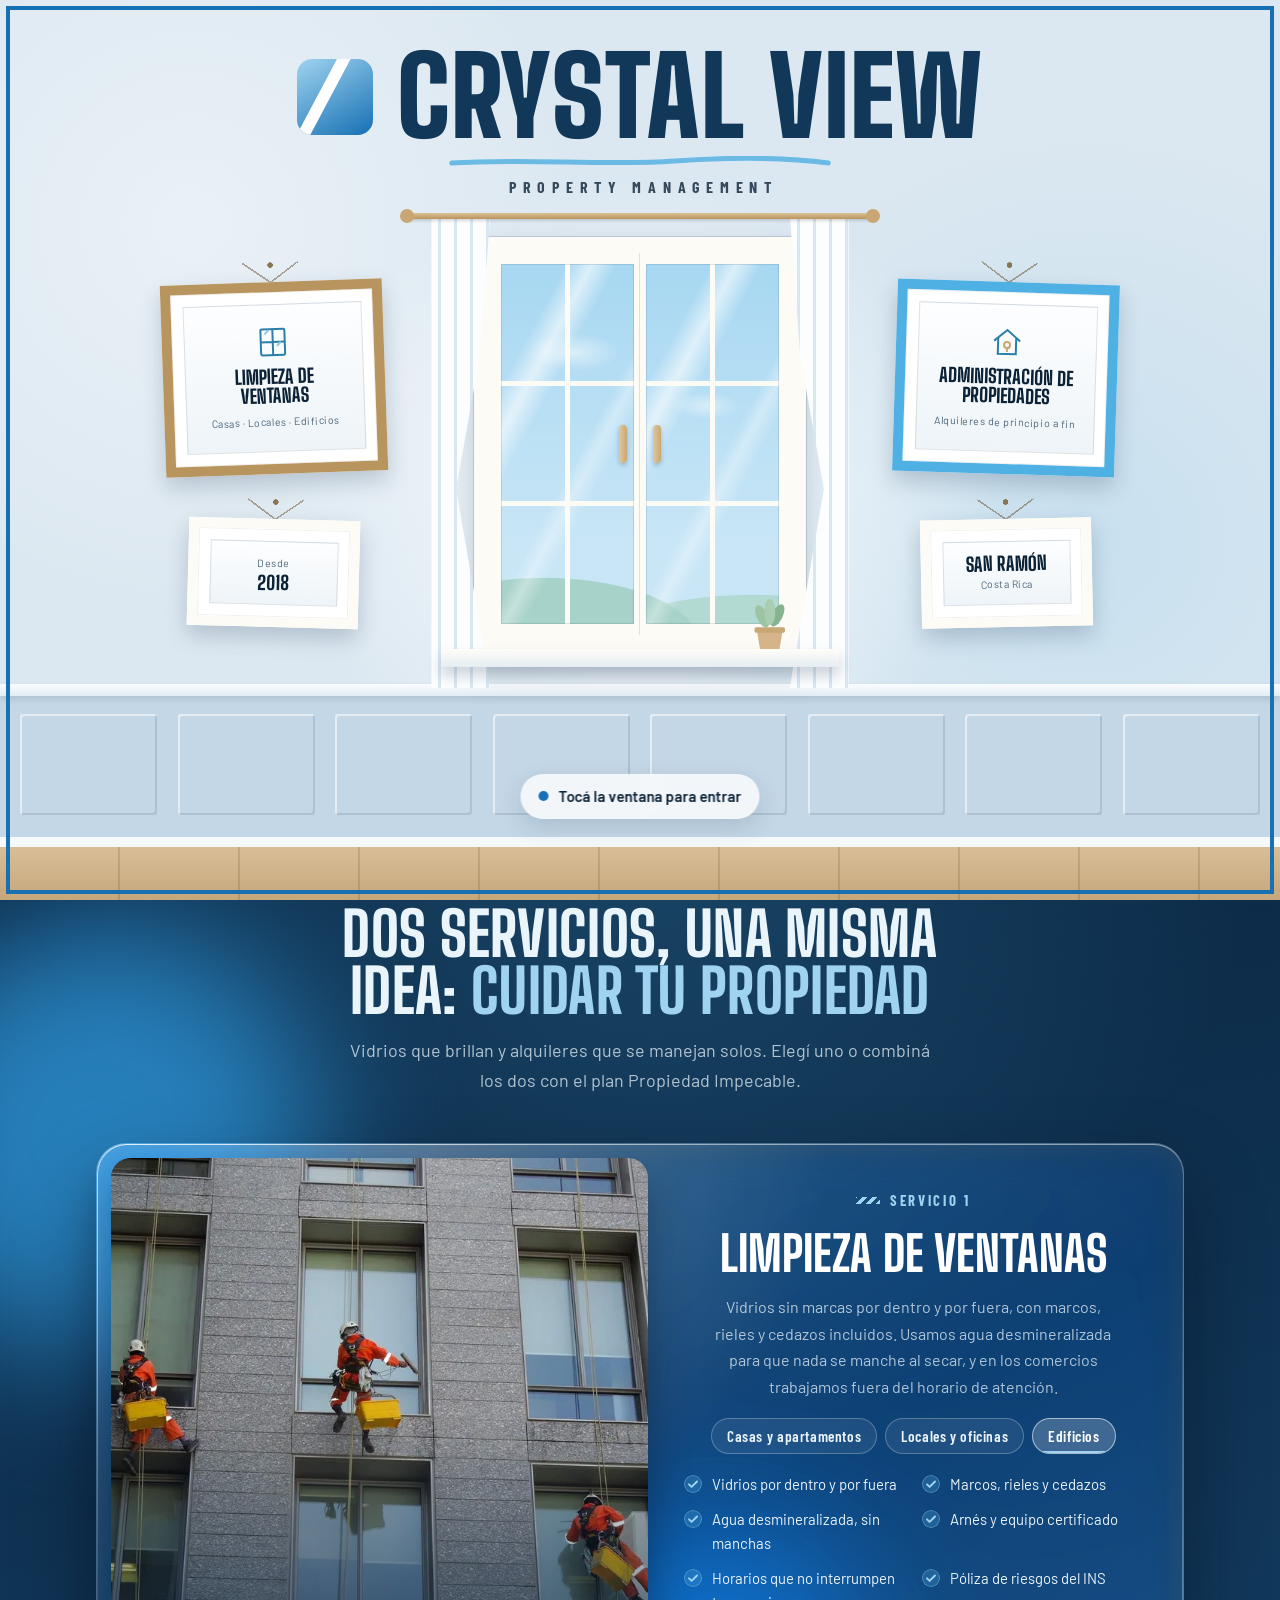
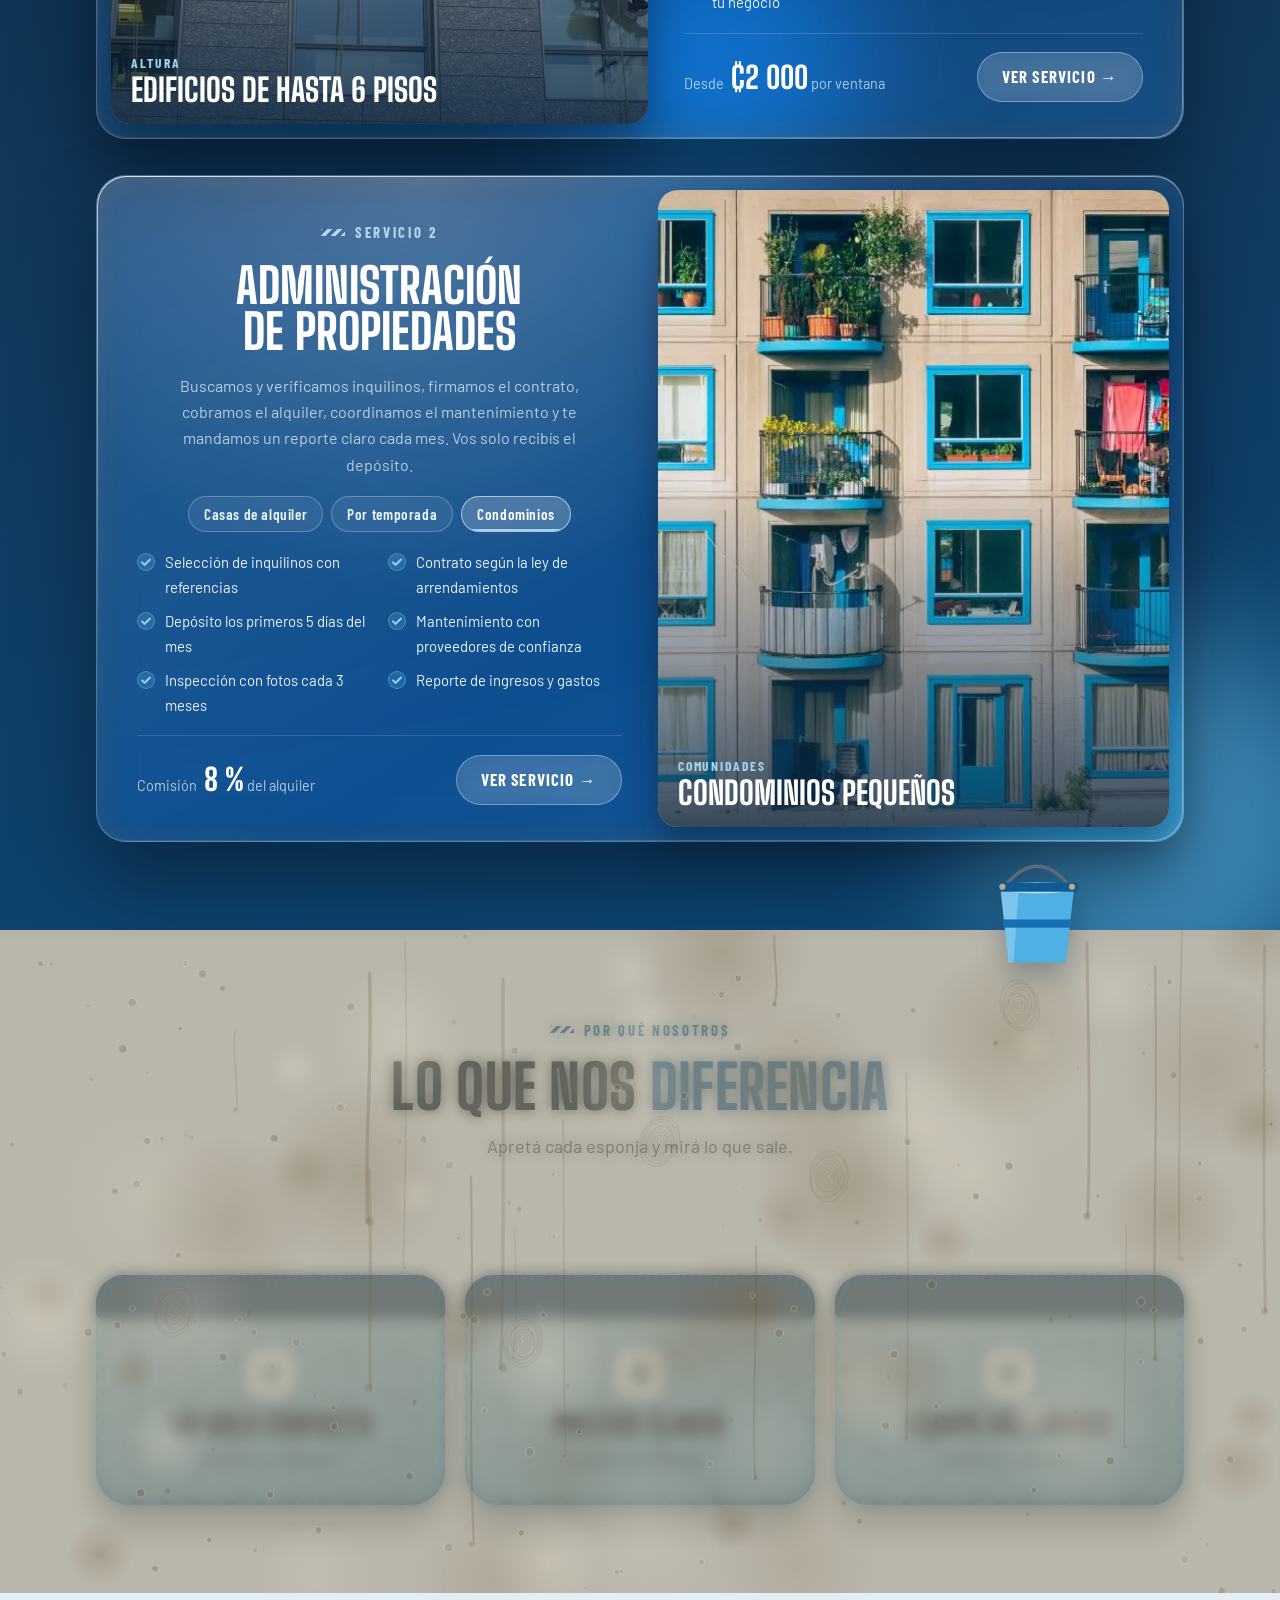
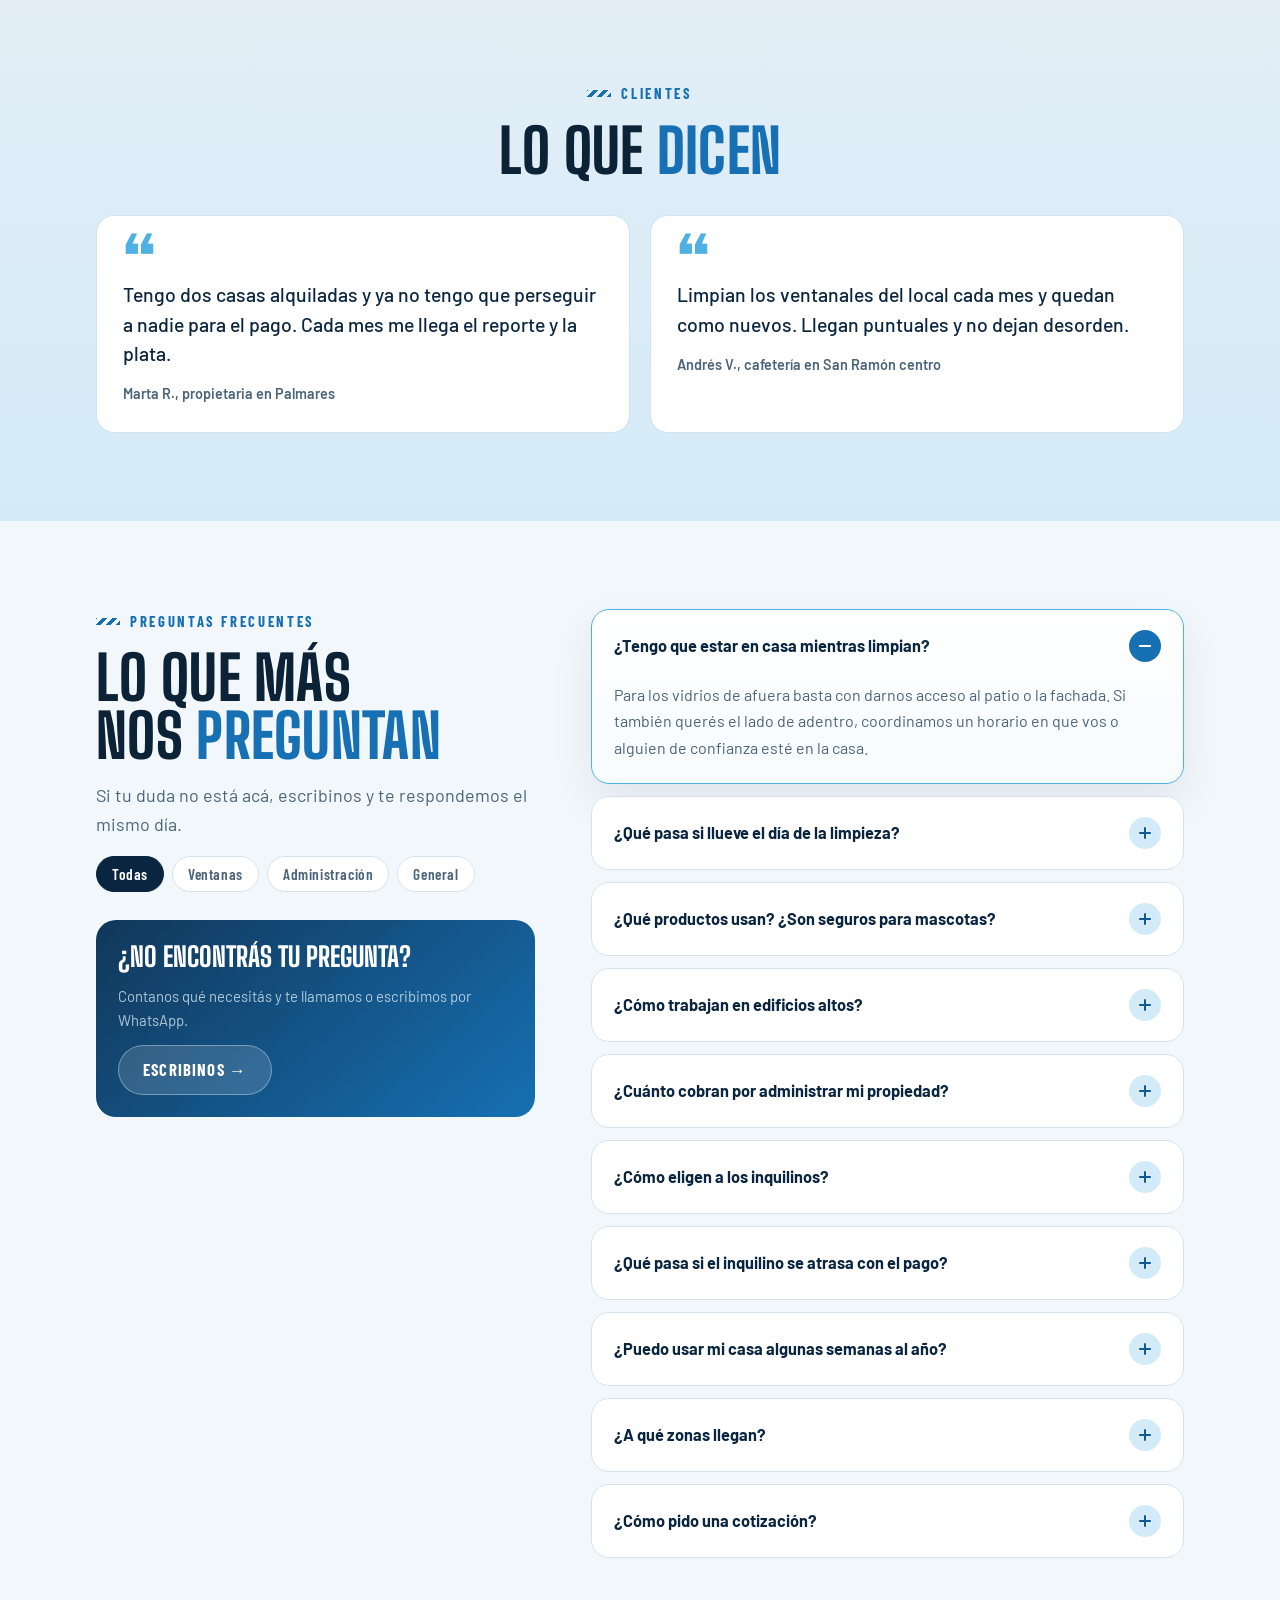
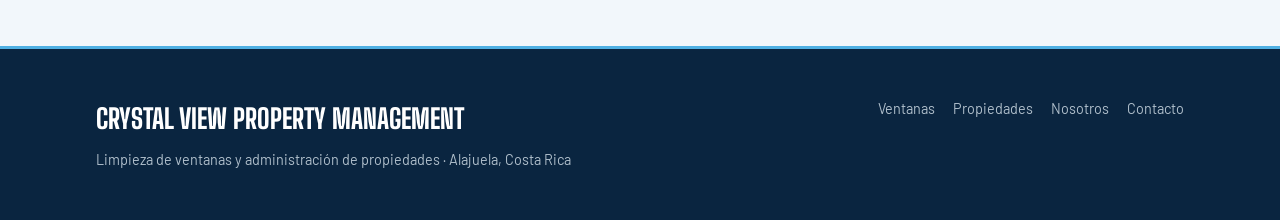
==== commit ea42d224: "Separar CSS/JS y rediseñar el sitio con estilo industrial e interacciones - Estructura: estilos en a" ====
--- a/index.html
+++ b/index.html
@@ -6,298 +6,11 @@
 <title>Crystal View Property Management</title>
 <meta name="description" content="Limpieza de ventanas y administración de propiedades en San Ramón y alrededores.">
 <script>document.documentElement.classList.add('js')</script>
+<link rel="icon" href="data:image/svg+xml,%3Csvg xmlns=%27http://www.w3.org/2000/svg%27 viewBox=%270 0 32 32%27%3E%3Crect width=%2732%27 height=%2732%27 rx=%277%27 fill=%27%231670b3%27/%3E%3Cpath d=%27M19 -4 L13 36%27 stroke=%27white%27 stroke-width=%275%27 opacity=%27.85%27/%3E%3C/svg%3E">
 <link rel="preconnect" href="https://fonts.googleapis.com">
 <link rel="preconnect" href="https://fonts.gstatic.com" crossorigin>
-<link rel="stylesheet" href="https://fonts.googleapis.com/css2?family=Familjen+Grotesk:wght@500;600;700&family=Figtree:wght@400;500;600&display=swap">
-<style>
-/* Paleta clara: celestes de vidrio limpio, blancos y beige arena. */
-:root{
-  --bg:#faf7f2; --surface:#ffffff; --sand:#f2ebdf; --sand-2:#e4d7c2;
-  --ink:#1d3b4f; --muted:#5a7484; --line:#e5ddcf;
-  --sky:#e4f2f9; --sky-2:#c4e3f1; --sky-3:#8ec7e1;
-  --accent:#2a7fa8; --accent-ink:#ffffff; --accent-soft:#d8edf7;
-  --brass:#c8a774;
-  --f-display:"Familjen Grotesk", "Helvetica Neue", Arial, sans-serif;
-  --f-body:"Figtree", system-ui, -apple-system, "Segoe UI", sans-serif;
-  color-scheme:light;
-}
-
-*{box-sizing:border-box}
-html{scroll-behavior:smooth}
-body{margin:0;background:var(--bg);color:var(--ink);font-family:var(--f-body);font-size:16px;line-height:1.6;-webkit-font-smoothing:antialiased}
-body.locked{overflow:hidden}
-h1,h2,h3{font-family:var(--f-display);line-height:1.1;text-wrap:balance;margin:0}
-h1{font-size:clamp(2.2rem,5.5vw,3.8rem);font-weight:700;letter-spacing:-.02em}
-h2{font-size:clamp(1.6rem,3.4vw,2.4rem);font-weight:700;letter-spacing:-.01em}
-h3{font-size:1.2rem;font-weight:600}
-p{margin:0}
-a{color:inherit}
-.wrap{max-width:1120px;margin:0 auto;padding-left:max(16px,env(safe-area-inset-left,0px));padding-right:max(16px,env(safe-area-inset-right,0px))}
-.eyebrow{font-size:.78rem;font-weight:600;letter-spacing:.12em;text-transform:uppercase;color:var(--accent)}
-.lead{font-size:1.15rem;color:var(--muted);max-width:58ch}
-.band{padding-block:72px}
-.band.alt{background:var(--surface);border-block:1px solid var(--line)}
-.band.sand{background:var(--sand)}
-.stack{display:flex;flex-direction:column;gap:16px}
-
-/* ===== Intro: una sala con la ventana al centro ===== */
-.intro{display:none}
-.js .intro{display:block;position:fixed;inset:0;z-index:100;overflow:hidden;background:var(--sky);transition:opacity .6s ease}
-.intro.gone{opacity:0}
-.intro-hit{position:absolute;inset:0;width:100%;height:100%;background:none;border:0;padding:0;cursor:pointer;z-index:5}
-.intro-hit:focus-visible{outline:4px solid var(--accent);outline-offset:-10px}
-.room{position:absolute;inset:0;display:flex;flex-direction:column;align-items:center;padding-top:clamp(20px,5vh,56px);
-  background:
-    radial-gradient(ellipse 40% 50% at 50% 55%,rgba(255,252,244,.95),transparent 70%),
-    radial-gradient(circle at 15% 25%,rgba(255,255,255,.35),transparent 30%),
-    radial-gradient(circle at 85% 60%,rgba(190,165,130,.16),transparent 35%),
-    #efe5d5;
-  transition:transform 1.5s cubic-bezier(.7,0,.25,1)}
-
-/* Zócalo de madera pintada y piso */
-.wainscot{position:absolute;left:0;right:0;bottom:0;height:24vh;display:flex;gap:clamp(12px,1.6vw,24px);padding:30px clamp(12px,1.6vw,24px) calc(7vh + 22px);background:#e6d8c0}
-.wainscot::before{content:"";position:absolute;left:0;right:0;top:0;height:12px;background:linear-gradient(#fffdf8,#efe6d6);box-shadow:0 3px 6px rgba(110,85,50,.15)}
-.wainscot i{flex:1;border-radius:3px;box-shadow:inset 2px 2px 0 rgba(255,255,255,.55),inset -2px -2px 0 rgba(140,112,75,.18)}
-@media (max-width:700px){.wainscot i:nth-child(n+5){display:none}}
-.floor{position:absolute;left:0;right:0;bottom:0;height:7vh;border-top:10px solid #fbf7ef;
-  background:repeating-linear-gradient(90deg,transparent 0 118px,rgba(90,65,35,.18) 118px 120px),linear-gradient(180deg,#d8be97,#c6a77b)}
-
-/* Mural pintado en la pared */
-.mural{position:relative;z-index:1;display:flex;flex-direction:column;align-items:center;gap:6px;text-align:center;margin-bottom:clamp(18px,4vh,40px)}
-.mural-name{display:flex;align-items:center;gap:.22em;font-family:var(--f-display);font-weight:700;font-size:clamp(2.3rem,min(7.5vw,11vh),6.2rem);letter-spacing:-.03em;line-height:.95;color:var(--accent);mix-blend-mode:multiply}
-.mural-mark{width:.78em;height:.78em;border-radius:.14em;background:linear-gradient(150deg,var(--sky-2),var(--sky-3));position:relative;overflow:hidden;flex:none}
-.mural-mark::after{content:"";position:absolute;inset:-20% auto -20% 28%;width:16%;background:#fff;transform:rotate(28deg)}
-.mural-stroke{width:clamp(180px,30vw,440px);height:12px;margin-top:2px}
-.mural-sub{font-family:var(--f-display);font-weight:600;font-size:clamp(.78rem,1.5vw,1.15rem);letter-spacing:.42em;text-transform:uppercase;color:var(--ink);opacity:.8;padding-left:.42em}
-.mural-loc{display:none;font-size:.85rem;color:var(--muted);letter-spacing:.08em}
-
-/* Ventana con marco, cortinas y repisa */
-.scene{position:relative;z-index:2;display:flex;align-items:flex-start;justify-content:center;gap:clamp(60px,7vw,120px)}
-.window{position:relative;height:min(46vh,560px,calc(72vw / .8));aspect-ratio:.8}
-.rod{position:absolute;top:-24px;left:-20%;right:-20%;height:6px;border-radius:3px;background:linear-gradient(#dcc296,#b8955e);box-shadow:0 2px 3px rgba(0,0,0,.15);z-index:4}
-.rod::before,.rod::after{content:"";position:absolute;top:-4px;width:14px;height:14px;border-radius:50%;background:var(--brass)}
-.rod::before{left:-8px}.rod::after{right:-8px}
-.trim{position:absolute;inset:0;padding:clamp(10px,1.3vw,16px);background:#fdfbf6;border-radius:3px;
-  box-shadow:0 0 0 1px rgba(150,125,90,.2),0 16px 34px rgba(110,85,50,.2)}
-.opening{position:relative;width:100%;height:100%;overflow:hidden;perspective:1100px;
-  box-shadow:inset 0 0 0 2px rgba(150,125,90,.22);
-  background:
-    radial-gradient(ellipse 22% 7% at 28% 26%,rgba(255,255,255,.95),transparent 70%),
-    radial-gradient(ellipse 16% 5% at 72% 40%,rgba(255,255,255,.85),transparent 70%),
-    radial-gradient(ellipse 85% 28% at 18% 102%,#a9cdb3 60%,transparent 61%),
-    radial-gradient(ellipse 90% 24% at 88% 104%,#c2dcc6 60%,transparent 61%),
-    linear-gradient(180deg,#bfe0f0,var(--sky) 75%)}
-.sash{position:absolute;top:0;bottom:0;width:50%;transition:transform 1.3s cubic-bezier(.6,.05,.25,1),opacity .5s ease .9s}
-.sash.l{left:0;transform-origin:left center}
-.sash.r{right:0;transform-origin:right center}
-.intro.opening .sash.l{transform:rotateY(100deg);opacity:0}
-.intro.opening .sash.r{transform:rotateY(-100deg);opacity:0}
-.glass{position:absolute;inset:0;overflow:hidden;border:clamp(7px,.9vw,11px) solid #fdfbf6;box-shadow:inset 0 0 0 1px rgba(150,125,90,.18),0 0 0 1px rgba(150,125,90,.18);
-  background:
-    linear-gradient(90deg,transparent calc(50% - 2.5px),#fdfbf6 0 calc(50% + 2.5px),transparent 0),
-    linear-gradient(180deg,transparent calc(33.3% - 2.5px),#fdfbf6 0 calc(33.3% + 2.5px),transparent 0 calc(66.6% - 2.5px),#fdfbf6 0 calc(66.6% + 2.5px),transparent 0),
-    linear-gradient(118deg,transparent 20%,rgba(255,255,255,.6) 28%,transparent 36%,transparent 55%,rgba(255,255,255,.35) 60%,transparent 66%),
-    rgba(214,235,246,.5)}
-.sash.l .glass{border-right-width:clamp(4px,.5vw,6px)}
-.sash.r .glass{border-left-width:clamp(4px,.5vw,6px)}
-.glass::after{content:"";position:absolute;inset:-20%;background:linear-gradient(105deg,transparent 40%,rgba(255,255,255,.55) 48%,transparent 56%);
-  transform:translateX(-70%);animation:glint 5s ease-in-out 1s infinite}
-@keyframes glint{0%,55%{transform:translateX(-70%)}85%,100%{transform:translateX(70%)}}
-.knob{position:absolute;top:50%;width:8px;height:38px;margin-top:-19px;border-radius:6px;background:linear-gradient(90deg,#e0c89c,var(--brass));box-shadow:0 2px 4px rgba(29,59,79,.25);z-index:2}
-.sash.l .knob{right:clamp(9px,1vw,13px)}
-.sash.r .knob{left:clamp(9px,1vw,13px)}
-.curtain{position:absolute;top:-22px;bottom:-9%;width:clamp(36px,4.6vw,72px);z-index:3;filter:drop-shadow(0 6px 8px rgba(110,85,50,.18));
-  background:repeating-linear-gradient(90deg,#fcf8f0 0 7px,#ece1cd 7px 10px,#fcf8f0 10px 16px)}
-.curtain.l{left:-13%;clip-path:polygon(0 0,100% 0,82% 30%,42% 58%,70% 78%,100% 100%,0 100%)}
-.curtain.r{right:-13%;clip-path:polygon(0 0,100% 0,100% 100%,0 100%,30% 78%,58% 58%,18% 30%)}
-.sill{position:absolute;left:-10%;right:-10%;bottom:-16px;height:18px;border-radius:3px;background:linear-gradient(#fffdf8,#ece3d2);box-shadow:0 8px 14px rgba(110,85,50,.22);z-index:3}
-.plant{position:absolute;bottom:100%;right:12%;width:clamp(30px,3.4vw,46px);height:auto}
-
-/* Cuadros colgados */
-.gallery{display:flex;flex-direction:column;align-items:center;gap:clamp(30px,5vh,48px);padding-top:clamp(18px,5vh,56px)}
-@media (max-width:860px){.gallery{display:none}.mural-loc{display:block}}
-.frame{position:relative;margin:0;border:clamp(7px,.8vw,10px) solid #b8955e;background:#fff;padding:clamp(8px,.9vw,12px);text-align:center;
-  box-shadow:0 10px 22px rgba(110,85,50,.22),inset 0 0 0 1px rgba(0,0,0,.06);transform:rotate(var(--tilt,0deg))}
-.frame::before{content:"";position:absolute;left:50%;bottom:100%;width:56px;height:20px;margin:0 0 clamp(7px,.8vw,10px) -28px;
-  background:
-    radial-gradient(circle at 50% 3px,#8a7350 2.5px,transparent 3px),
-    linear-gradient(to top right,transparent calc(50% - 1px),rgba(110,85,50,.5) 0 calc(50% + .5px),transparent 0) left/50% 100% no-repeat,
-    linear-gradient(to top left,transparent calc(50% - 1px),rgba(110,85,50,.5) 0 calc(50% + .5px),transparent 0) right/50% 100% no-repeat}
-.frame.white{border-color:#fdfbf6}
-.frame.sky{border-color:var(--sky-3)}
-.mat{display:flex;flex-direction:column;align-items:center;gap:8px;width:clamp(140px,14vw,210px);padding:clamp(14px,1.6vw,22px) clamp(10px,1.2vw,18px);border:1px solid rgba(150,125,90,.2);background:linear-gradient(#fffdf9,#f6efe3)}
-.frame.small .mat{width:clamp(110px,10vw,150px);padding:12px 10px;gap:2px}
-.mat .t{font-family:var(--f-display);font-weight:700;font-size:clamp(.95rem,1.3vw,1.2rem);line-height:1.15;color:var(--ink)}
-.mat .s{font-size:clamp(.68rem,.85vw,.8rem);color:var(--muted);letter-spacing:.05em}
-.mat svg{width:34px;height:34px}
-
-.intro-hint{position:absolute;left:50%;bottom:clamp(36px,9vh,90px);transform:translateX(-50%);z-index:4;display:flex;align-items:center;gap:10px;
-  padding:10px 18px;border-radius:999px;background:rgba(255,255,255,.75);backdrop-filter:blur(6px);color:var(--ink);font-weight:600;font-size:.95rem;white-space:nowrap;
-  box-shadow:0 8px 24px rgba(29,59,79,.12);transition:opacity .4s;animation:breathe 2.4s ease-in-out infinite}
-.intro-hint i{width:10px;height:10px;border-radius:50%;background:var(--accent);box-shadow:0 0 0 0 rgba(42,127,168,.5);animation:ping 1.6s ease-out infinite}
-@keyframes ping{to{box-shadow:0 0 0 14px rgba(42,127,168,0)}}
-@keyframes breathe{50%{transform:translateX(-50%) translateY(-4px)}}
-.intro.opening .intro-hint{opacity:0}
-
-/* ===== Barra de navegación ===== */
-body::before{content:"";position:fixed;inset:0 0 auto;height:env(safe-area-inset-top,0px);z-index:10;background:var(--bg)}
-header{position:sticky;top:env(safe-area-inset-top,0px);z-index:9;background:color-mix(in srgb,var(--bg) 88%,transparent);backdrop-filter:blur(10px);border-bottom:1px solid var(--line)}
-.nav{display:flex;align-items:center;justify-content:space-between;gap:16px;padding-block:14px}
-.logo{display:flex;align-items:center;gap:10px;text-decoration:none;font-family:var(--f-display);font-weight:700;font-size:1.15rem}
-.logo-mark{width:34px;height:34px;border-radius:8px;background:linear-gradient(150deg,var(--sky-2),var(--sky-3));position:relative;overflow:hidden;flex:none;box-shadow:inset 0 0 0 2px #fff}
-.logo-mark::after{content:"";position:absolute;inset:-10px auto -10px 9px;width:7px;background:rgba(255,255,255,.85);transform:rotate(28deg)}
-.menu{display:flex;gap:4px;list-style:none;margin:0;padding:0;flex-wrap:wrap}
-.menu a{display:block;padding:8px 12px;border-radius:999px;text-decoration:none;font-weight:500;font-size:.95rem;color:var(--muted)}
-.menu a:hover,.menu a[aria-current="page"]{color:var(--ink);background:var(--sky)}
-.menu a.cta-link{background:var(--accent);color:var(--accent-ink);font-weight:600}
-.burger{display:none;background:none;border:1px solid var(--line);border-radius:8px;padding:8px 12px;color:var(--ink);font:inherit;cursor:pointer}
-@media (max-width:820px){
-  .burger{display:block}
-  .menu{display:none;position:absolute;left:0;right:0;top:100%;flex-direction:column;background:var(--bg);border-bottom:1px solid var(--line);padding:8px max(16px,env(safe-area-inset-right,0px)) 16px max(16px,env(safe-area-inset-left,0px))}
-  .menu.open{display:flex}
-}
-
-/* ===== Botones ===== */
-.btn{display:inline-flex;align-items:center;gap:8px;padding:13px 22px;border-radius:999px;text-decoration:none;border:2px solid transparent;cursor:pointer;font:600 1rem var(--f-body);transition:transform .15s,box-shadow .15s}
-.btn:hover{transform:translateY(-1px)}
-.btn-primary{background:var(--accent);color:var(--accent-ink);box-shadow:0 6px 18px rgba(42,127,168,.25)}
-.btn-ghost{border-color:var(--sky-3);color:var(--ink);background:rgba(255,255,255,.6)}
-.btn:focus-visible,.menu a:focus-visible,input:focus-visible,select:focus-visible,textarea:focus-visible{outline:3px solid var(--sky-3);outline-offset:2px}
-.btns{display:flex;gap:12px;flex-wrap:wrap}
-
-/* ===== Hero ===== */
-.hero{padding-block:80px 72px;position:relative;overflow:hidden;background:linear-gradient(180deg,var(--sky) 0%,#f1f7f9 55%,var(--bg) 100%)}
-.hero::before{content:"";position:absolute;top:-40%;right:-8%;width:46%;height:180%;background:linear-gradient(180deg,rgba(255,255,255,.75),rgba(255,255,255,.35));transform:rotate(18deg);z-index:0}
-.hero::after{content:"";position:absolute;top:-40%;right:31%;width:12px;height:180%;background:var(--sky-2);transform:rotate(18deg);z-index:0}
-.hero .wrap{position:relative;z-index:2}
-.hero-grid{display:grid;grid-template-columns:1.2fr .8fr;gap:48px;align-items:end}
-@media (max-width:820px){.hero-grid{grid-template-columns:1fr}.hero::after{right:8%}}
-
-/* Viento */
-.wind{position:absolute;inset:0;width:100%;height:100%;z-index:1;pointer-events:none}
-.wind path{fill:none;stroke:#fff;stroke-width:2.5;stroke-linecap:round;stroke-dasharray:22 100;stroke-dashoffset:24;opacity:0}
-.wind path:nth-child(even){stroke:var(--sky-3)}
-.blown .wind path{animation:gust 1.6s cubic-bezier(.3,.6,.3,1) both}
-.blown .wind path:nth-child(2){animation-delay:.12s}
-.blown .wind path:nth-child(3){animation-delay:.28s}
-.blown .wind path:nth-child(4){animation-delay:.4s}
-.blown .wind path:nth-child(5){animation-delay:.55s}
-.blown .wind path:nth-child(6){animation-delay:.7s}
-@keyframes gust{0%{stroke-dashoffset:24;opacity:0}15%{opacity:.9}80%{opacity:.6}100%{stroke-dashoffset:-100;opacity:0}}
-
-.js .hero .w,.js .hero .gust{opacity:0}
-.w{display:inline-block}
-.blown .w,.blown .gust{animation:blowIn 1.25s cubic-bezier(.18,.75,.25,1) both;animation-delay:calc(var(--i,0) * 32ms + 80ms)}
-@keyframes blowIn{
-  0%{opacity:0;transform:translate(var(--fx,-50vw),var(--fy,-40px)) rotate(var(--fr,-30deg)) scale(.85);filter:blur(6px)}
-  45%{opacity:1;filter:blur(0)}
-  68%{transform:translate(9px,-3px) rotate(calc(var(--fr,-30deg) * -.12))}
-  86%{transform:translate(-3px,1px) rotate(.6deg)}
-  100%{opacity:1;transform:none;filter:none}
-}
-
-/* Tarjeta de vidrio sucio */
-.card-col{display:flex;flex-direction:column;gap:10px}
-.hero-card{position:relative;background:linear-gradient(150deg,rgba(255,255,255,.95),rgba(228,242,249,.9));border:1px solid #fff;border-radius:16px;padding:22px;display:flex;flex-direction:column;gap:14px;
-  box-shadow:0 20px 50px rgba(29,59,79,.12),inset 0 0 0 1px rgba(142,199,225,.35);overflow:hidden}
-.hero-card .row{display:flex;justify-content:space-between;align-items:baseline;gap:12px;border-bottom:1px dashed var(--sky-2);padding-bottom:10px;font-size:.95rem}
-.hero-card .row:last-of-type{border:0;padding:0}
-.hero-card b{font-family:var(--f-display);font-size:1.35rem;font-variant-numeric:tabular-nums;color:var(--accent);white-space:nowrap}
-#dirt{position:absolute;inset:0;width:100%;height:100%;border-radius:inherit;touch-action:pan-y;transition:opacity .9s ease;
-  cursor:url("data:image/svg+xml,%3Csvg xmlns='http://www.w3.org/2000/svg' width='36' height='36' viewBox='0 0 36 36'%3E%3Crect x='4' y='3' width='28' height='6' rx='2' fill='%232a7fa8'/%3E%3Crect x='4' y='8' width='28' height='2.5' rx='1' fill='%231d3b4f'/%3E%3Crect x='16' y='10' width='4' height='22' rx='2' fill='%23c8a774'/%3E%3C/svg%3E") 18 6,crosshair}
-.hero-card.clean #dirt{opacity:0;pointer-events:none}
-.shine{position:absolute;inset:0;pointer-events:none;background:linear-gradient(110deg,transparent 35%,rgba(255,255,255,.95) 50%,transparent 65%);transform:translateX(-120%)}
-.hero-card.clean .shine{animation:shine 1.1s ease .3s both}
-@keyframes shine{to{transform:translateX(120%)}}
-.wipe-hint{display:flex;align-items:center;gap:8px;font-size:.85rem;color:var(--muted);align-self:flex-end}
-.wipe-hint svg{flex:none}
-
-/* ===== Servicios ===== */
-.split{display:grid;grid-template-columns:1fr 1fr;gap:20px}
-.service{border-radius:18px;padding:32px;display:flex;flex-direction:column;gap:14px;text-decoration:none;border:1px solid var(--line);background:var(--surface);transition:transform .2s,box-shadow .2s}
-.service:hover{transform:translateY(-3px);box-shadow:0 14px 34px rgba(29,59,79,.08)}
-.service.sky{background:linear-gradient(160deg,var(--sky),var(--sky-2));border-color:var(--sky-2)}
-.service.sand{background:linear-gradient(160deg,#fbf7f0,var(--sand));border-color:var(--sand-2)}
-.service p{color:var(--muted)}
-.service ul{margin:0;padding-left:18px;display:flex;flex-direction:column;gap:4px}
-.service .go{margin-top:auto;font-weight:600;color:var(--accent)}
-@media (max-width:720px){.split{grid-template-columns:1fr}}
-
-.grid3{display:grid;grid-template-columns:repeat(3,1fr);gap:20px}
-.grid2{display:grid;grid-template-columns:repeat(2,1fr);gap:20px}
-@media (max-width:820px){.grid3{grid-template-columns:1fr}}
-@media (max-width:620px){.grid2{grid-template-columns:1fr}}
-.feat{display:flex;flex-direction:column;gap:8px;padding-top:16px;border-top:2px solid var(--sky-3);min-width:0}
-.feat p{color:var(--muted)}
-
-.box{background:var(--surface);border:1px solid var(--line);border-radius:16px;padding:24px;display:flex;flex-direction:column;gap:10px;min-width:0}
-.box p{color:var(--muted)}
-.tag{align-self:flex-start;font-size:.75rem;font-weight:600;letter-spacing:.08em;text-transform:uppercase;padding:4px 10px;border-radius:999px;background:var(--sky);color:var(--accent)}
-
-.steps{display:grid;grid-template-columns:repeat(4,1fr);gap:20px;counter-reset:s;padding:0;margin:0}
-.steps li{list-style:none;display:flex;flex-direction:column;gap:6px;min-width:0}
-.steps li::before{counter-increment:s;content:counter(s);font-family:var(--f-display);font-weight:700;font-size:1rem;width:36px;height:36px;border-radius:50%;display:grid;place-items:center;background:var(--accent);color:var(--accent-ink)}
-.steps p{color:var(--muted);font-size:.95rem}
-@media (max-width:820px){.steps{grid-template-columns:1fr 1fr}}
-@media (max-width:480px){.steps{grid-template-columns:1fr}}
-
-.table-wrap{overflow-x:auto;border:1px solid var(--line);border-radius:16px;background:var(--surface)}
-table{width:100%;border-collapse:collapse;min-width:520px}
-th,td{text-align:left;padding:14px 18px;border-bottom:1px solid var(--line);font-variant-numeric:tabular-nums}
-th{font-size:.8rem;letter-spacing:.08em;text-transform:uppercase;color:var(--muted);font-weight:600;background:#fcfaf6}
-tr:last-child td{border-bottom:0}
-
-.quote{display:flex;flex-direction:column;gap:12px}
-.quote blockquote{margin:0;font-size:1.05rem}
-.quote cite{font-style:normal;color:var(--muted);font-size:.9rem}
-
-.combo{background:linear-gradient(135deg,var(--sky) 0%,#eef6f9 50%,var(--sand) 100%);border:1px solid var(--sky-2);border-radius:20px;padding:40px;display:grid;grid-template-columns:1.3fr .7fr;gap:32px;align-items:center;position:relative;overflow:hidden}
-.combo::after{content:"";position:absolute;top:-30%;right:24%;width:10px;height:160%;background:rgba(255,255,255,.9);transform:rotate(18deg)}
-.combo > *{position:relative;z-index:1}
-.combo p{color:var(--muted)}
-.combo .price{font-family:var(--f-display);font-size:2.6rem;font-weight:700;font-variant-numeric:tabular-nums;color:var(--accent)}
-@media (max-width:720px){.combo{grid-template-columns:1fr;padding:28px}}
-
-.ba{display:grid;grid-template-columns:1fr 1fr;border-radius:16px;overflow:hidden;border:1px solid var(--line)}
-.ba div{aspect-ratio:4/3;max-width:100%;display:flex;align-items:flex-end;padding:14px;font-weight:600;font-size:.9rem}
-.ba .before{background:repeating-linear-gradient(115deg,#d9cfbd 0 6px,#e6ddcc 6px 14px)}
-.ba .after{background:linear-gradient(160deg,var(--sky-2),#fff)}
-
-/* ===== Formulario ===== */
-form{display:grid;grid-template-columns:1fr 1fr;gap:16px}
-.field{display:flex;flex-direction:column;gap:6px;min-width:0}
-.field.full{grid-column:1/-1}
-label{font-weight:600;font-size:.9rem}
-input,select,textarea{font:inherit;color:var(--ink);background:var(--surface);border:1px solid var(--line);border-radius:10px;padding:12px 14px;width:100%}
-textarea{min-height:120px;resize:vertical}
-.chips{display:flex;gap:8px;flex-wrap:wrap}
-.chips input{position:absolute;opacity:0;width:1px;height:1px}
-.chips label{padding:9px 16px;border:1px solid var(--line);border-radius:999px;cursor:pointer;font-weight:500;background:var(--surface)}
-.chips input:checked + label{background:var(--accent);color:var(--accent-ink);border-color:var(--accent)}
-.chips input:focus-visible + label{outline:3px solid var(--sky-3);outline-offset:2px}
-.ok{grid-column:1/-1;background:var(--sky);border-radius:10px;padding:14px 16px;font-weight:500}
-@media (max-width:620px){form{grid-template-columns:1fr}}
-.contact-grid{display:grid;grid-template-columns:1.4fr .6fr;gap:32px;align-items:start}
-@media (max-width:820px){.contact-grid{grid-template-columns:1fr}}
-.contact-line{display:flex;flex-direction:column;gap:2px;padding-block:12px;border-bottom:1px solid var(--line)}
-.contact-line span{color:var(--muted);font-size:.85rem}
-.contact-line b{user-select:all}
-
-footer{background:linear-gradient(180deg,var(--sand),var(--sand-2));color:var(--ink);padding-block:40px;border-top:1px solid var(--sand-2)}
-.foot{display:flex;justify-content:space-between;gap:24px;flex-wrap:wrap;font-size:.9rem}
-.foot p{color:var(--muted)}
-.foot a{text-decoration:none}
-.foot a:hover{color:var(--accent)}
-.foot nav{display:flex;gap:16px;flex-wrap:wrap}
-
-.page-head{padding-block:56px 40px;border-bottom:1px solid var(--line);background:linear-gradient(180deg,var(--sky),var(--bg))}
-.page-head .stack{max-width:720px}
-
-@media (prefers-reduced-motion:reduce){
-  *{transition-duration:.01s!important;animation:none!important}
-  .js .hero .w,.js .hero .gust{opacity:1}
-}
-</style>
+<link rel="stylesheet" href="https://fonts.googleapis.com/css2?family=Big+Shoulders+Display:wght@700;800;900&family=Barlow:wght@400;500;600;700&family=Barlow+Condensed:wght@500;600;700&display=swap">
+<link rel="stylesheet" href="assets/css/styles.css">
 </head>
 <body class="locked">
 
@@ -309,7 +22,7 @@
 
     <div class="mural">
       <span class="mural-name"><span class="mural-mark" aria-hidden="true"></span>Crystal View</span>
-      <svg class="mural-stroke" viewBox="0 0 440 12" preserveAspectRatio="none" aria-hidden="true"><path d="M4 7 C 90 2, 180 10, 260 5 S 400 3, 436 7" fill="none" stroke="#8ec7e1" stroke-width="5" stroke-linecap="round" opacity=".8"/></svg>
+      <svg class="mural-stroke" viewBox="0 0 440 12" preserveAspectRatio="none" aria-hidden="true"><path d="M4 7 C 90 2, 180 10, 260 5 S 400 3, 436 7" fill="none" stroke="#4fb0e3" stroke-width="5" stroke-linecap="round" opacity=".8"/></svg>
       <span class="mural-sub">Property Management</span>
       <span class="mural-loc">San Ramón · Costa Rica</span>
     </div>
@@ -357,6 +70,7 @@
       <li><a href="#ventanas" data-go="ventanas">Ventanas</a></li>
       <li><a href="#propiedades" data-go="propiedades">Propiedades</a></li>
       <li><a href="#nosotros" data-go="nosotros">Nosotros</a></li>
+      <li><a href="#faq" data-go="inicio" data-scroll="faq">Preguntas</a></li>
       <li><a href="#contacto" data-go="contacto" class="cta-link">Cotizar</a></li>
     </ul>
   </div>
@@ -377,7 +91,7 @@
     <div class="wrap hero-grid">
       <div class="stack">
         <span class="eyebrow blow">Limpieza de ventanas · Administración de propiedades</span>
-        <h1 class="blow">Tu propiedad impecable y bien administrada</h1>
+        <h1 class="blow">Tu propiedad <em>impecable</em> y bien administrada</h1>
         <p class="lead blow">Limpiamos vidrios de casas, locales y edificios, y nos encargamos de tus alquileres de principio a fin. Un solo equipo cuidando lo que es tuyo en San Ramón y alrededores.</p>
         <div class="btns">
           <a class="btn btn-primary gust" href="#contacto" data-go="contacto">Pedir cotización</a>
@@ -402,40 +116,188 @@
     </div>
   </div>
 
-  <div class="band alt"><div class="wrap stack" style="gap:28px">
-    <div class="stack"><span class="eyebrow">Qué hacemos</span><h2>Dos servicios, una misma idea: cuidar tu propiedad</h2></div>
-    <div class="split">
-      <a class="service sky" href="#ventanas" data-go="ventanas">
-        <span class="eyebrow">Servicio 1</span>
-        <h3 style="font-size:1.6rem">Limpieza de ventanas</h3>
-        <p>Vidrios sin marcas por dentro y por fuera, marcos y rieles incluidos. Trabajo en altura con equipo certificado.</p>
-        <ul><li>Casas y apartamentos</li><li>Locales y oficinas</li><li>Edificios de hasta 6 pisos</li></ul>
-        <span class="go">Ver servicio →</span>
-      </a>
-      <a class="service sand" href="#propiedades" data-go="propiedades">
-        <span class="eyebrow">Servicio 2</span>
-        <h3 style="font-size:1.6rem">Administración de propiedades</h3>
-        <p>Buscamos inquilinos, cobramos el alquiler, coordinamos mantenimiento y te mandamos un reporte cada mes.</p>
-        <ul><li>Casas y apartamentos de alquiler</li><li>Alquiler por temporada</li><li>Condominios pequeños</li></ul>
-        <span class="go">Ver servicio →</span>
-      </a>
-    </div>
-  </div></div>
-
-  <div class="band"><div class="wrap stack" style="gap:28px">
-    <div class="stack"><span class="eyebrow">Por qué nosotros</span><h2>Lo que nos diferencia</h2></div>
-    <div class="grid3">
-      <div class="feat"><h3>Un solo contacto</h3><p>Una persona responde por tu propiedad, sea una limpieza o un inquilino atrasado.</p></div>
-      <div class="feat"><h3>Precios claros</h3><p>Cotización por escrito antes de empezar. Sin cobros sorpresa al final.</p></div>
-      <div class="feat"><h3>Equipo asegurado</h3><p>Personal en planilla con póliza de riesgos del trabajo del INS.</p></div>
-    </div>
-  </div></div>
-
-  <div class="band sand"><div class="wrap stack" style="gap:28px">
-    <div class="stack"><span class="eyebrow">Clientes</span><h2>Lo que dicen</h2></div>
+  <div class="marquee" aria-hidden="true"><div class="marquee-track">
+    <span>Vidrios sin marcas</span><span>Fachadas y vitrinas</span><span>Trabajo en altura</span><span>Inquilinos verificados</span><span>Cobro puntual</span><span>Reporte cada mes</span>
+    <span>Vidrios sin marcas</span><span>Fachadas y vitrinas</span><span>Trabajo en altura</span><span>Inquilinos verificados</span><span>Cobro puntual</span><span>Reporte cada mes</span>
+  </div></div>
+
+  <div class="band glass-stage">
+    <span class="orb o1" aria-hidden="true"></span><span class="orb o2" aria-hidden="true"></span><span class="orb o3" aria-hidden="true"></span>
+    <div class="wrap stack" style="gap:48px">
+      <div class="stack center" data-reveal>
+        <span class="eyebrow">Qué hacemos</span>
+        <h2>Dos servicios, una misma idea: <em>cuidar tu propiedad</em></h2>
+        <p class="lead">Vidrios que brillan y alquileres que se manejan solos. Elegí uno o combiná los dos con el plan Propiedad Impecable.</p>
+      </div>
+      <div class="glass-grid">
+        <article class="glass-card carousel-wrap" data-glass data-reveal="zoom">
+          <div class="carousel" data-carousel aria-roledescription="carrusel" aria-label="Lugares donde limpiamos ventanas">
+            <figure class="slide is-active" id="cv-1"><img src="assets/img/ventanas-casa.webp" alt="Sala de un apartamento con un ventanal limpio" width="960" height="641"><figcaption><small>Residencial</small>Casas y apartamentos</figcaption></figure>
+            <figure class="slide" id="cv-2"><img src="assets/img/ventanas-local.webp" alt="Cafetería con grandes ventanas en arco" width="1024" height="683" loading="lazy"><figcaption><small>Comercial</small>Locales y oficinas</figcaption></figure>
+            <figure class="slide" id="cv-3"><img src="assets/img/ventanas-edificio.webp" alt="Técnicos colgados de cuerdas limpiando las ventanas de un edificio" width="1024" height="768" loading="lazy"><figcaption><small>Altura</small>Edificios de hasta 6 pisos</figcaption></figure>
+            <button class="car-btn prev" type="button" aria-label="Foto anterior">‹</button>
+            <button class="car-btn next" type="button" aria-label="Foto siguiente">›</button>
+          </div>
+          <div class="glass-body">
+            <span class="eyebrow">Servicio 1</span>
+            <h3>Limpieza de ventanas</h3>
+            <p>Vidrios sin marcas por dentro y por fuera, con marcos, rieles y cedazos incluidos. Usamos agua desmineralizada para que nada se manche al secar, y en los comercios trabajamos fuera del horario de atención.</p>
+            <div class="places" role="tablist" aria-label="Tipo de lugar">
+              <button class="place" type="button" role="tab" aria-controls="cv-1" aria-selected="true">Casas y apartamentos<i class="fill"></i></button>
+              <button class="place" type="button" role="tab" aria-controls="cv-2" aria-selected="false">Locales y oficinas<i class="fill"></i></button>
+              <button class="place" type="button" role="tab" aria-controls="cv-3" aria-selected="false">Edificios<i class="fill"></i></button>
+            </div>
+            <ul class="checks">
+              <li>Vidrios por dentro y por fuera</li>
+              <li>Marcos, rieles y cedazos</li>
+              <li>Agua desmineralizada, sin manchas</li>
+              <li>Arnés y equipo certificado</li>
+              <li>Horarios que no interrumpen tu negocio</li>
+              <li>Póliza de riesgos del INS</li>
+            </ul>
+            <div class="glass-foot">
+              <span class="from">Desde <b>₡2 000</b> por ventana</span>
+              <a class="btn btn-glass" href="#ventanas" data-go="ventanas">Ver servicio →</a>
+            </div>
+          </div>
+        </article>
+
+        <article class="glass-card carousel-wrap flip" data-glass data-reveal="zoom" style="--d:140ms">
+          <div class="carousel" data-carousel aria-roledescription="carrusel" aria-label="Propiedades que administramos">
+            <figure class="slide is-active" id="cp-1"><img src="assets/img/alquiler-casa.webp" alt="Casa moderna con piscina y vista al valle" width="960" height="720" loading="lazy"><figcaption><small>Alquiler a largo plazo</small>Casas y apartamentos</figcaption></figure>
+            <figure class="slide" id="cp-2"><img src="assets/img/alquiler-temporada.webp" alt="Piscina rodeada de palmeras en un complejo vacacional" width="1200" height="900" loading="lazy"><figcaption><small>Vacacional</small>Alquiler por temporada</figcaption></figure>
+            <figure class="slide" id="cp-3"><img src="assets/img/alquiler-condominio.webp" alt="Fachada de un condominio con balcones y ventanas celestes" width="960" height="638" loading="lazy"><figcaption><small>Comunidades</small>Condominios pequeños</figcaption></figure>
+            <button class="car-btn prev" type="button" aria-label="Foto anterior">‹</button>
+            <button class="car-btn next" type="button" aria-label="Foto siguiente">›</button>
+          </div>
+          <div class="glass-body">
+            <span class="eyebrow">Servicio 2</span>
+            <h3>Administración de propiedades</h3>
+            <p>Buscamos y verificamos inquilinos, firmamos el contrato, cobramos el alquiler, coordinamos el mantenimiento y te mandamos un reporte claro cada mes. Vos solo recibís el depósito.</p>
+            <div class="places" role="tablist" aria-label="Tipo de propiedad">
+              <button class="place" type="button" role="tab" aria-controls="cp-1" aria-selected="true">Casas de alquiler<i class="fill"></i></button>
+              <button class="place" type="button" role="tab" aria-controls="cp-2" aria-selected="false">Por temporada<i class="fill"></i></button>
+              <button class="place" type="button" role="tab" aria-controls="cp-3" aria-selected="false">Condominios<i class="fill"></i></button>
+            </div>
+            <ul class="checks">
+              <li>Selección de inquilinos con referencias</li>
+              <li>Contrato según la ley de arrendamientos</li>
+              <li>Depósito los primeros 5 días del mes</li>
+              <li>Mantenimiento con proveedores de confianza</li>
+              <li>Inspección con fotos cada 3 meses</li>
+              <li>Reporte de ingresos y gastos</li>
+            </ul>
+            <div class="glass-foot">
+              <span class="from">Comisión <b>8 %</b> del alquiler</span>
+              <a class="btn btn-glass" href="#propiedades" data-go="propiedades">Ver servicio →</a>
+            </div>
+          </div>
+        </article>
+      </div>
+    </div>
+  </div>
+
+  <div class="band why" id="why">
+    <div class="bucket-wrap" aria-hidden="true">
+      <svg class="bucket-big" viewBox="0 0 100 110">
+        <path d="M18 30 Q50 -10 82 30" fill="none" stroke="#5b6b78" stroke-width="3.5" stroke-linecap="round"/>
+        <path d="M14 31 H86 L78 104 H22 Z" fill="#4fb0e3"/>
+        <path d="M14 31 H32 L27 104 H22 Z" fill="#fff" opacity=".25"/>
+        <rect x="17" y="62" width="66" height="8" fill="#1670b3"/>
+        <ellipse cx="50" cy="31" rx="36" ry="5.5" fill="#bfeaff"/>
+        <rect x="9" y="26" width="82" height="9" rx="4.5" fill="#0f5a94"/>
+        <circle cx="16" cy="30" r="3" fill="#c8a774"/><circle cx="84" cy="30" r="3" fill="#c8a774"/>
+      </svg>
+      <span class="water"></span>
+      <span class="drop"></span><span class="drop"></span><span class="drop"></span><span class="drop"></span><span class="drop"></span>
+    </div>
+    <div class="wrap stack" style="gap:44px">
+      <div class="stack center why-head">
+        <span class="eyebrow">Por qué nosotros</span>
+        <h2>Lo que nos <em>diferencia</em></h2>
+        <p class="lead">Apretá cada esponja y mirá lo que sale.</p>
+      </div>
+      <div class="grid3 sponges">
+        <div class="sponge-wrap">
+          <button class="sponge" type="button" aria-expanded="false" aria-controls="sp-1">
+            <span class="scrub" aria-hidden="true"></span>
+            <span class="ico" aria-hidden="true"><svg viewBox="0 0 24 24" fill="none" stroke="currentColor" stroke-width="2" stroke-linecap="round"><circle cx="12" cy="8" r="4"/><path d="M4 21c1.5-4 4.5-6 8-6s6.5 2 8 6"/></svg></span>
+            <span class="sp-title">Un solo contacto</span>
+            <span class="sp-hint">Apretá la esponja</span>
+          </button>
+          <div class="suds" id="sp-1"><p>Una persona responde por tu propiedad, sea una limpieza o un inquilino atrasado. Sin pasarte de oficina en oficina.</p></div>
+        </div>
+        <div class="sponge-wrap">
+          <button class="sponge" type="button" aria-expanded="false" aria-controls="sp-2">
+            <span class="scrub" aria-hidden="true"></span>
+            <span class="ico" aria-hidden="true"><svg viewBox="0 0 24 24" fill="none" stroke="currentColor" stroke-width="2" stroke-linecap="round" stroke-linejoin="round"><path d="M6 3h9l4 4v14H6z"/><path d="M14 3v5h5M9 13h7M9 17h5"/></svg></span>
+            <span class="sp-title">Precios claros</span>
+            <span class="sp-hint">Apretá la esponja</span>
+          </button>
+          <div class="suds" id="sp-2"><p>Cotización por escrito antes de empezar. Lo que dice el papel es lo que pagás: sin cobros sorpresa al final.</p></div>
+        </div>
+        <div class="sponge-wrap">
+          <button class="sponge" type="button" aria-expanded="false" aria-controls="sp-3">
+            <span class="scrub" aria-hidden="true"></span>
+            <span class="ico" aria-hidden="true"><svg viewBox="0 0 24 24" fill="none" stroke="currentColor" stroke-width="2" stroke-linecap="round" stroke-linejoin="round"><path d="M12 3l8 3v6c0 4.5-3.4 8-8 9-4.6-1-8-4.5-8-9V6z"/><path d="M8.5 12l2.5 2.5 4.5-5"/></svg></span>
+            <span class="sp-title">Equipo asegurado</span>
+            <span class="sp-hint">Apretá la esponja</span>
+          </button>
+          <div class="suds" id="sp-3"><p>Personal en planilla con póliza de riesgos del trabajo del INS. Si algo pasa en tu propiedad, estás cubierto.</p></div>
+        </div>
+      </div>
+    </div>
+    <canvas class="grime" aria-hidden="true"></canvas>
+    <span class="wet" aria-hidden="true"></span>
+    <span class="streak" aria-hidden="true"></span>
+  </div>
+
+  <div class="band mist"><div class="wrap stack" style="gap:36px">
+    <div class="stack center" data-reveal><span class="eyebrow">Clientes</span><h2>Lo que <em>dicen</em></h2></div>
     <div class="grid2">
-      <div class="box quote"><blockquote>Tengo dos casas alquiladas y ya no tengo que perseguir a nadie para el pago. Cada mes me llega el reporte y la plata.</blockquote><cite>Marta R., propietaria en Palmares</cite></div>
-      <div class="box quote"><blockquote>Limpian los ventanales del local cada mes y quedan como nuevos. Llegan puntuales y no dejan desorden.</blockquote><cite>Andrés V., cafetería en San Ramón centro</cite></div>
+      <div class="box quote" data-reveal><blockquote>Tengo dos casas alquiladas y ya no tengo que perseguir a nadie para el pago. Cada mes me llega el reporte y la plata.</blockquote><cite>Marta R., propietaria en Palmares</cite></div>
+      <div class="box quote" data-reveal style="--d:140ms"><blockquote>Limpian los ventanales del local cada mes y quedan como nuevos. Llegan puntuales y no dejan desorden.</blockquote><cite>Andrés V., cafetería en San Ramón centro</cite></div>
+    </div>
+  </div></div>
+
+  <div class="band" id="faq"><div class="wrap faq-grid">
+    <div class="faq-side stack" data-reveal>
+      <span class="eyebrow">Preguntas frecuentes</span>
+      <h2>Lo que más nos <em>preguntan</em></h2>
+      <p class="lead">Si tu duda no está acá, escribinos y te respondemos el mismo día.</p>
+      <div class="faq-filter" role="group" aria-label="Filtrar preguntas">
+        <button type="button" data-cat="all" aria-pressed="true">Todas</button>
+        <button type="button" data-cat="ventanas" aria-pressed="false">Ventanas</button>
+        <button type="button" data-cat="admin" aria-pressed="false">Administración</button>
+        <button type="button" data-cat="general" aria-pressed="false">General</button>
+      </div>
+      <div class="faq-help">
+        <b>¿No encontrás tu pregunta?</b>
+        <p>Contanos qué necesitás y te llamamos o escribimos por WhatsApp.</p>
+        <a class="btn btn-glass" href="#contacto" data-go="contacto">Escribinos →</a>
+      </div>
+    </div>
+    <div class="faq-list">
+      <details class="faq-item" data-cat="ventanas" data-reveal open><summary>¿Tengo que estar en casa mientras limpian?<span class="pm" aria-hidden="true"></span></summary>
+        <div class="faq-a"><p>Para los vidrios de afuera basta con darnos acceso al patio o la fachada. Si también querés el lado de adentro, coordinamos un horario en que vos o alguien de confianza esté en la casa.</p></div></details>
+      <details class="faq-item" data-cat="ventanas" data-reveal><summary>¿Qué pasa si llueve el día de la limpieza?<span class="pm" aria-hidden="true"></span></summary>
+        <div class="faq-a"><p>Si llueve fuerte reprogramamos sin costo. Con lluvia ligera podemos trabajar: el agua desmineralizada que usamos no deja marcas y el vidrio queda limpio igual.</p></div></details>
+      <details class="faq-item" data-cat="ventanas" data-reveal><summary>¿Qué productos usan? ¿Son seguros para mascotas?<span class="pm" aria-hidden="true"></span></summary>
+        <div class="faq-a"><p>Agua desmineralizada y jabón biodegradable. No usamos amoníaco ni químicos fuertes, así que es seguro para mascotas, niños y plantas.</p></div></details>
+      <details class="faq-item" data-cat="ventanas" data-reveal><summary>¿Cómo trabajan en edificios altos?<span class="pm" aria-hidden="true"></span></summary>
+        <div class="faq-a"><p>Hasta 6 pisos, con pértiga telescópica desde el suelo o con andamio y arnés certificado. Todo el personal está en planilla y asegurado con el INS.</p></div></details>
+      <details class="faq-item" data-cat="admin" data-reveal><summary>¿Cuánto cobran por administrar mi propiedad?<span class="pm" aria-hidden="true"></span></summary>
+        <div class="faq-a"><p>El 8 % del alquiler mensual que efectivamente se cobra. Si la propiedad está desocupada ese mes, no cobramos comisión. Con el plan combinado la limpieza de ventanas trimestral va incluida.</p></div></details>
+      <details class="faq-item" data-cat="admin" data-reveal><summary>¿Cómo eligen a los inquilinos?<span class="pm" aria-hidden="true"></span></summary>
+        <div class="faq-a"><p>Verificamos identidad, ingresos y referencias de alquileres anteriores. Te presentamos a los candidatos y vos tenés la última palabra antes de firmar.</p></div></details>
+      <details class="faq-item" data-cat="admin" data-reveal><summary>¿Qué pasa si el inquilino se atrasa con el pago?<span class="pm" aria-hidden="true"></span></summary>
+        <div class="faq-a"><p>Nos encargamos del cobro y los recordatorios. Si el atraso sigue, iniciamos el proceso que establece la Ley General de Arrendamientos Urbanos y Suburbanos, acompañados por un abogado.</p></div></details>
+      <details class="faq-item" data-cat="admin" data-reveal><summary>¿Puedo usar mi casa algunas semanas al año?<span class="pm" aria-hidden="true"></span></summary>
+        <div class="faq-a"><p>Sí. Con el alquiler por temporada bloqueamos las fechas que querás reservar para vos y alquilamos el resto del año.</p></div></details>
+      <details class="faq-item" data-cat="general" data-reveal><summary>¿A qué zonas llegan?<span class="pm" aria-hidden="true"></span></summary>
+        <div class="faq-a"><p>San Ramón, Palmares, Naranjo, Zarcero y Grecia. Para otros cantones de Alajuela, consultanos y lo valoramos.</p></div></details>
+      <details class="faq-item" data-cat="general" data-reveal><summary>¿Cómo pido una cotización?<span class="pm" aria-hidden="true"></span></summary>
+        <div class="faq-a"><p>Llenando el formulario de contacto o escribiéndonos por WhatsApp. Respondemos en menos de 24 horas hábiles y la visita para cotizar es gratis.</p></div></details>
     </div>
   </div></div>
 </section>
@@ -444,7 +306,7 @@
 <section data-page="ventanas" hidden>
   <div class="page-head"><div class="wrap stack">
     <span class="eyebrow">Servicio 1</span>
-    <h1>Limpieza de ventanas</h1>
+    <h1>Limpieza de <em>ventanas</em></h1>
     <p class="lead">Vidrios limpios por dentro y por fuera, marcos, rieles y cedazos incluidos. Usamos agua desmineralizada para que no queden manchas cuando seca.</p>
   </div></div>
 
@@ -484,7 +346,7 @@
 <section data-page="propiedades" hidden>
   <div class="page-head"><div class="wrap stack">
     <span class="eyebrow">Servicio 2</span>
-    <h1>Administración de propiedades</h1>
+    <h1>Administración de <em>propiedades</em></h1>
     <p class="lead">Tenés la propiedad, nosotros nos encargamos del resto: inquilinos, cobros, reparaciones y papeleo. Vos solo recibís el depósito y el reporte.</p>
   </div></div>
 
@@ -521,7 +383,7 @@
 <section data-page="nosotros" hidden>
   <div class="page-head"><div class="wrap stack">
     <span class="eyebrow">Nosotros</span>
-    <h1>Empezamos limpiando ventanas y terminamos cuidando casas</h1>
+    <h1>Empezamos limpiando ventanas y terminamos <em>cuidando casas</em></h1>
     <p class="lead">Crystal View nació en 2018 limpiando vidrios en San Ramón. Varios clientes eran dueños de casas de alquiler y nos empezaron a pedir que les ayudáramos con más cosas. Así llegó la administración.</p>
   </div></div>
 
@@ -559,7 +421,7 @@
 <section data-page="contacto" hidden>
   <div class="page-head"><div class="wrap stack">
     <span class="eyebrow">Contacto</span>
-    <h1>Pedí tu cotización</h1>
+    <h1>Pedí tu <em>cotización</em></h1>
     <p class="lead">Contanos qué necesitás y te respondemos en menos de 24 horas hábiles.</p>
   </div></div>
 
@@ -594,189 +456,73 @@
 </main>
 
 <footer><div class="wrap foot">
-  <div class="stack" style="gap:6px"><b style="font-family:var(--f-display);font-size:1.1rem">Crystal View Property Management</b><p>Limpieza de ventanas y administración de propiedades · Alajuela, Costa Rica</p></div>
+  <div class="stack" style="gap:6px"><b>Crystal View Property Management</b><p>Limpieza de ventanas y administración de propiedades · Alajuela, Costa Rica</p></div>
   <nav aria-label="Pie de página">
     <a href="#ventanas" data-go="ventanas">Ventanas</a><a href="#propiedades" data-go="propiedades">Propiedades</a><a href="#nosotros" data-go="nosotros">Nosotros</a><a href="#contacto" data-go="contacto">Contacto</a>
   </nav>
 </div></footer>
 
-<script>
-(function(){
-  const reduced=matchMedia('(prefers-reduced-motion: reduce)').matches;
-  const hero=document.getElementById('hero');
-  let opened=false;
-
-  /* ---------- Navegación entre vistas ---------- */
-  const pages=[...document.querySelectorAll('[data-page]')];
-  const links=[...document.querySelectorAll('.menu a')];
-  const menu=document.getElementById('menu'), burger=document.getElementById('burger');
-  function show(id){
-    if(!pages.some(p=>p.dataset.page===id)) id='inicio';
-    pages.forEach(p=>p.hidden=p.dataset.page!==id);
-    links.forEach(a=>a.dataset.go===id?a.setAttribute('aria-current','page'):a.removeAttribute('aria-current'));
-    menu.classList.remove('open'); burger.setAttribute('aria-expanded','false');
-    window.scrollTo(0,0);
-    if(id==='inicio'){ initDirt(); if(opened) blow(); }
-  }
-  document.addEventListener('click',e=>{
-    const a=e.target.closest('[data-go]'); if(!a) return;
-    e.preventDefault(); show(a.dataset.go);
-    try{history.replaceState(null,'','#'+a.dataset.go)}catch(_){}
-  });
-  burger.addEventListener('click',()=>{const o=menu.classList.toggle('open');burger.setAttribute('aria-expanded',o)});
-
-  /* ---------- Texto soplado por el viento ---------- */
-  function splitWords(el){
-    [...el.childNodes].forEach(n=>{
-      if(n.nodeType===3){
-        const frag=document.createDocumentFragment();
-        n.textContent.split(/(\s+)/).forEach(t=>{
-          if(!t) return;
-          if(/^\s+$/.test(t)){frag.appendChild(document.createTextNode(t));return;}
-          const s=document.createElement('span'); s.className='w'; s.textContent=t; frag.appendChild(s);
-        });
-        n.replaceWith(frag);
-      } else if(n.nodeType===1) splitWords(n);
-    });
-  }
-  hero.querySelectorAll('.blow').forEach(splitWords);
-  const rnd=(a,b)=>a+Math.random()*(b-a);
-  hero.querySelectorAll('.w, .gust').forEach((el,i)=>{
-    const big=el.classList.contains('gust');
-    el.style.setProperty('--i',i);
-    el.style.setProperty('--fx',-rnd(big?60:35,big?90:75)+'vw');
-    el.style.setProperty('--fy',rnd(-90,70)+'px');
-    el.style.setProperty('--fr',rnd(-45,25)+'deg');
-  });
-  function blow(){
-    hero.classList.remove('blown'); void hero.offsetWidth; hero.classList.add('blown');
-    countUp(reduced?0:1300);
-  }
-
-  /* ---------- Conteo de 0 al número ---------- */
-  const nums=[...hero.querySelectorAll('[data-count]')];
-  const fmt=v=>String(Math.round(v)).replace(/\B(?=(\d{3})+(?!\d))/g,' ');
-  const paint=(b,v)=>b.textContent=(b.dataset.prefix||'')+fmt(v)+(b.dataset.suffix||'');
-  let countTimer;
-  function countUp(delay){
-    clearTimeout(countTimer);
-    nums.forEach(b=>paint(b,0));
-    countTimer=setTimeout(()=>{
-      const dur=reduced?1:2200, t0=performance.now();
-      (function step(t){
-        const p=Math.min(1,(t-t0)/dur), e=1-Math.pow(1-p,4);
-        nums.forEach(b=>paint(b,+b.dataset.count*e));
-        if(p<1) requestAnimationFrame(step);
-      })(t0);
-    },delay);
-  }
-
-  /* ---------- Vidrio sucio que se limpia ---------- */
-  const card=document.getElementById('statCard'), cv=document.getElementById('dirt'), ctx=cv.getContext('2d');
-  const wipeText=document.getElementById('wipeText');
-  if(matchMedia('(hover: none)').matches) wipeText.textContent='Deslizá el dedo para limpiar el vidrio';
-  let ready=false, cleaned=false, strokes=0, last=null, size='';
-  function paintDirt(w,h){
-    ctx.globalCompositeOperation='source-over';
-    ctx.clearRect(0,0,w,h);
-    ctx.fillStyle='rgba(170,152,120,.55)'; ctx.fillRect(0,0,w,h);
-    for(let i=0;i<55;i++){ // manchas de polvo
-      const x=rnd(0,w), y=rnd(0,h), r=rnd(20,95);
-      const g=ctx.createRadialGradient(x,y,0,x,y,r);
-      const c=Math.random()<.35?'235,228,212':'118,98,68';
-      g.addColorStop(0,`rgba(${c},${rnd(.12,.32)})`); g.addColorStop(1,`rgba(${c},0)`);
-      ctx.fillStyle=g; ctx.beginPath(); ctx.arc(x,y,r,0,7); ctx.fill();
-    }
-    for(let i=0;i<16;i++){ // chorreados
-      const x=rnd(0,w), y=rnd(-10,h*.5), len=rnd(30,h*.6);
-      ctx.strokeStyle=`rgba(105,88,62,${rnd(.12,.28)})`; ctx.lineWidth=rnd(1,3.5); ctx.lineCap='round';
-      ctx.beginPath(); ctx.moveTo(x,y); ctx.bezierCurveTo(x+rnd(-4,4),y+len*.4,x+rnd(-6,6),y+len*.7,x+rnd(-3,3),y+len); ctx.stroke();
-      ctx.fillStyle=ctx.strokeStyle; ctx.beginPath(); ctx.arc(x,y+len,ctx.lineWidth*1.2,0,7); ctx.fill();
-    }
-    for(let i=0;i<140;i++){ // gotas secas
-      const x=rnd(0,w), y=rnd(0,h), r=rnd(.8,4.5);
-      ctx.fillStyle=`rgba(95,80,55,${rnd(.1,.3)})`; ctx.beginPath(); ctx.arc(x,y,r,0,7); ctx.fill();
-      if(r>2.5){ctx.strokeStyle='rgba(240,235,222,.35)';ctx.lineWidth=.8;ctx.stroke();}
-    }
-    for(let i=0;i<5;i++){ // huellas de mano
-      const x=rnd(20,w-20), y=rnd(20,h-20);
-      ctx.strokeStyle='rgba(110,92,66,.18)'; ctx.lineWidth=1;
-      for(let k=1;k<9;k++){ctx.beginPath(); ctx.ellipse(x,y,k*2.4,k*3.2,rnd(-.4,.4),0,7); ctx.stroke();}
-    }
-  }
-  function initDirt(){
-    if(cleaned) return;
-    const w=card.offsetWidth, h=card.offsetHeight;
-    if(!w||!h||size===w+'x'+h) return;
-    size=w+'x'+h;
-    const d=Math.min(window.devicePixelRatio||1,2);
-    cv.width=Math.round(w*d); cv.height=Math.round(h*d);
-    ctx.setTransform(d,0,0,d,0,0);
-    paintDirt(w,h); ready=true; strokes=0;
-  }
-  function wipe(x,y){
-    const R=32, g=ctx.createRadialGradient(x,y,0,x,y,R);
-    g.addColorStop(0,'rgba(0,0,0,1)'); g.addColorStop(.55,'rgba(0,0,0,.75)'); g.addColorStop(1,'rgba(0,0,0,0)');
-    ctx.globalCompositeOperation='destination-out';
-    ctx.fillStyle=g; ctx.beginPath(); ctx.arc(x,y,R,0,7); ctx.fill();
-  }
-  function checkClean(){
-    const d=ctx.getImageData(0,0,cv.width,cv.height).data;
-    let clear=0,tot=0;
-    for(let i=3;i<d.length;i+=80){tot++; if(d[i]<60) clear++;}
-    if(clear/tot>.6){
-      cleaned=true; card.classList.add('clean');
-      wipeText.textContent='¡Impecable! Así quedan tus vidrios';
-    }
-  }
-  cv.addEventListener('pointermove',e=>{
-    if(cleaned||!ready) return;
-    const r=cv.getBoundingClientRect(), s=cv.offsetWidth/r.width;
-    const x=(e.clientX-r.left)*s, y=(e.clientY-r.top)*s;
-    if(last){
-      const dx=x-last.x, dy=y-last.y, n=Math.max(1,Math.ceil(Math.hypot(dx,dy)/8));
-      for(let i=1;i<=n;i++) wipe(last.x+dx*i/n,last.y+dy*i/n);
-    } else wipe(x,y);
-    last={x,y};
-    if(++strokes%10===0) checkClean();
-  });
-  cv.addEventListener('pointerleave',()=>last=null);
-  cv.addEventListener('pointerup',()=>last=null);
-  if('ResizeObserver' in window) new ResizeObserver(initDirt).observe(card);
-
-  /* ---------- Abrir la ventana ---------- */
-  const intro=document.getElementById('intro'), openBtn=document.getElementById('openWin');
-  const room=document.getElementById('room'), opening=intro.querySelector('.opening');
-  function openWindow(){
-    if(opened) return; opened=true;
-    intro.classList.add('opening');
-    if(!reduced){
-      // Acercamos la sala hasta que el hueco de la ventana llene la pantalla
-      const r=opening.getBoundingClientRect(), cx=r.left+r.width/2, cy=r.top+r.height/2;
-      const s=Math.max(innerWidth/r.width,innerHeight/r.height)*1.12;
-      room.style.transformOrigin=cx+'px '+cy+'px';
-      setTimeout(()=>{room.style.transform=`translate(${innerWidth/2-cx}px,${innerHeight/2-cy}px) scale(${s})`},650);
-    }
-    setTimeout(()=>{ intro.classList.add('gone'); if(!hero.closest('[data-page]').hidden) blow(); }, reduced?0:1850);
-    setTimeout(()=>{ intro.remove(); document.body.classList.remove('locked'); }, reduced?50:2500);
-  }
-  openBtn.addEventListener('click',openWindow);
-
-  show((location.hash||'').slice(1)||'inicio');
-  openBtn.focus({preventScroll:true});
-
-  /* ---------- Formulario ---------- */
-  document.getElementById('quote').addEventListener('submit',e=>{
-    e.preventDefault();
-    const name=document.getElementById('f-name').value.trim();
-    const phone=document.getElementById('f-phone').value.trim();
-    const ok=document.getElementById('ok');
-    if(!name||!phone){ok.textContent='Falta tu nombre o teléfono para poder contactarte.';ok.hidden=false;return;}
-    const svc=document.querySelector('input[name="svc"]:checked').value;
-    ok.textContent='Listo, '+name+'. Recibimos tu solicitud de '+svc.toLowerCase()+' (demo: en el sitio real esto se enviaría por correo o WhatsApp).';
-    ok.hidden=false; e.target.reset();
-  });
-})();
-</script>
+<!-- ============ LIMPIADOR QUE ACOMPAÑA EL SCROLL ============ -->
+<div class="cleaner" id="cleaner" aria-hidden="true">
+  <div class="rope"></div>
+  <div class="worker">
+    <svg viewBox="0 0 110 150">
+      <path d="M55 3 L30 104 M55 3 L84 104" stroke="#b8925a" stroke-width="1.6" fill="none"/>
+      <circle cx="55" cy="4" r="3.4" fill="none" stroke="#5b6b78" stroke-width="2"/>
+      <g class="bucket">
+        <path d="M84 107 v8" stroke="#5b6b78" stroke-width="1.3"/>
+        <path d="M76 116 h18 l-2.5 16 h-13z" fill="#4fb0e3"/>
+        <rect x="75" y="114" width="20" height="3.5" rx="1.5" fill="#1670b3"/>
+        <path d="M79.5 121 q5.5 3 11 0" stroke="#fff" stroke-opacity=".7" stroke-width="1.4" fill="none"/>
+      </g>
+      <rect x="26" y="101" width="62" height="6" rx="2" fill="#8a5a2b"/>
+      <g class="legs">
+        <path d="M39 100 L37 124" stroke="#0a2540" stroke-width="9.5" stroke-linecap="round"/>
+        <rect x="27" y="122" width="15" height="7" rx="3" fill="#2b2118"/>
+        <path d="M62 96 L39 100" stroke="#0a2540" stroke-width="11" stroke-linecap="round"/>
+      </g>
+      <path d="M70 66 L76 50 L63 31" stroke="#1670b3" stroke-width="7" stroke-linecap="round" stroke-linejoin="round" fill="none"/>
+      <circle cx="63" cy="31" r="3.8" fill="#e8b48a"/>
+      <rect x="51" y="58" width="24" height="42" rx="11" fill="#1670b3"/>
+      <path d="M54 76 h18 v20 a4 4 0 0 1-4 4 h-10 a4 4 0 0 1-4-4z" fill="#0a2540"/>
+      <path d="M56 76 L54 62 M70 76 L72 62" stroke="#0a2540" stroke-width="2.6" stroke-linecap="round"/>
+      <rect x="51" y="91" width="24" height="5" rx="2" fill="#f5c542"/>
+      <g class="head">
+        <circle cx="62" cy="46" r="11" fill="#e8b48a"/>
+        <circle cx="67" cy="47.5" r="2.4" fill="#d39a6e"/>
+        <g class="face-ok">
+          <circle cx="55.5" cy="45.5" r="1.4" fill="#0a2540"/>
+          <path d="M53.5 51.5 q3 2.6 6.4 .3" stroke="#0a2540" stroke-width="1.3" fill="none" stroke-linecap="round"/>
+        </g>
+        <g class="face-scared">
+          <circle cx="55" cy="45.2" r="3.1" fill="#fff" stroke="#0a2540" stroke-width=".8"/>
+          <circle cx="54.2" cy="45.4" r="1.2" fill="#0a2540"/>
+          <ellipse cx="56.2" cy="52.6" rx="1.9" ry="2.7" fill="#0a2540"/>
+          <path d="M71 40 q2.4 3.4 0 5.4 q-2.4-2 0-5.4z" fill="#9fe0ff"/>
+        </g>
+        <g class="helmet">
+          <path d="M50 44 a12 12 0 0 1 24 0 z" fill="#f5c542"/>
+          <rect x="46" y="42.2" width="23" height="3.6" rx="1.8" fill="#e0ad2a"/>
+          <path d="M62 33 v10" stroke="#fff" stroke-opacity=".55" stroke-width="2"/>
+        </g>
+      </g>
+      <g class="yikes">
+        <path d="M30 22 l-6 -6 M34 18 l-2 -8 M26 28 l-8 -2" stroke="#e5484d" stroke-width="2.2" stroke-linecap="round"/>
+        <text x="34" y="36" font-family="Big Shoulders Display, Impact, sans-serif" font-weight="900" font-size="17" fill="#e5484d">¡!</text>
+      </g>
+      <g class="arm">
+        <path d="M56 66 L40 71 L24 58" stroke="#1670b3" stroke-width="7" stroke-linecap="round" stroke-linejoin="round" fill="none"/>
+        <path d="M23 57 L12 49" stroke="#c8a774" stroke-width="3" stroke-linecap="round"/>
+        <g transform="rotate(-36 9 47)">
+          <rect x="-4" y="44" width="26" height="6" rx="2" fill="#1b4a73"/>
+          <rect x="-4" y="42" width="26" height="2.6" rx="1.3" fill="#0a2540"/>
+        </g>
+        <circle cx="23" cy="57" r="3.8" fill="#e8b48a"/>
+      </g>
+    </svg>
+  </div>
+</div>
+
+<script src="assets/js/main.js"></script>
 </body>
 </html>
--- a/assets/css/styles.css
+++ b/assets/css/styles.css
@@ -0,0 +1,553 @@
+/* Paleta: celeste notorio, azul y azul marino profundo para las zonas oscuras. */
+:root{
+  --bg:#f2f7fb; --surface:#ffffff; --mist:#e3eef6; --mist-2:#c9dceb;
+  --ink:#0c2236; --muted:#4b6479; --line:#d4e2ec;
+  --sky:#d3ebf8; --sky-2:#9fd3f0; --sky-3:#4fb0e3;
+  --accent:#1670b3; --accent-2:#0f5a94; --accent-ink:#ffffff;
+  --navy:#0a2540; --navy-2:#113759; --navy-3:#1b4a73;
+  --on-dark:#eaf4fb; --on-dark-muted:rgba(234,244,251,.74);
+  --brass:#c8a774;
+  --f-display:"Big Shoulders Display", "Arial Narrow", Impact, sans-serif;
+  --f-body:"Barlow", system-ui, -apple-system, "Segoe UI", sans-serif;
+  --f-cond:"Barlow Condensed", "Arial Narrow", sans-serif;
+  --ease-out:cubic-bezier(.16,1,.3,1);
+  color-scheme:light;
+  interpolate-size:allow-keywords;
+}
+
+*{box-sizing:border-box}
+html{scroll-behavior:smooth}
+body{margin:0;background:var(--bg);color:var(--ink);font-family:var(--f-body);font-size:16px;line-height:1.65;-webkit-font-smoothing:antialiased}
+body.locked{overflow:hidden}
+h1,h2,h3{font-family:var(--f-display);font-weight:800;line-height:.95;text-wrap:balance;margin:0}
+h1,h2{text-transform:uppercase;letter-spacing:.005em}
+h1{font-size:clamp(3rem,7.4vw,5.6rem)}
+h2{font-size:clamp(2.3rem,5vw,3.8rem)}
+h3{font-size:1.6rem;font-weight:700}
+h1 em,h2 em,h3 em{font-style:normal;color:var(--accent)}
+p{margin:0}
+a{color:inherit}
+img{max-width:100%;display:block}
+.wrap{max-width:1120px;margin:0 auto;padding-left:max(16px,env(safe-area-inset-left,0px));padding-right:max(16px,env(safe-area-inset-right,0px))}
+.eyebrow{display:inline-flex;align-items:center;gap:10px;font-family:var(--f-cond);font-size:.92rem;font-weight:700;letter-spacing:.18em;text-transform:uppercase;color:var(--accent)}
+.eyebrow::before{content:"";flex:none;width:24px;height:7px;background:repeating-linear-gradient(-45deg,currentColor 0 3px,transparent 3px 7px)}
+.lead{font-size:1.12rem;color:var(--muted);max-width:58ch}
+.band{padding-block:88px}
+.band.alt{background:var(--surface);border-block:1px solid var(--line)}
+.band.mist{background:linear-gradient(180deg,var(--mist),var(--sky))}
+.stack{display:flex;flex-direction:column;gap:16px}
+.center{text-align:center;align-items:center}
+.center .lead{margin-inline:auto}
+
+/* ===== Intro: una sala con la ventana al centro ===== */
+.intro{display:none}
+.js .intro{display:block;position:fixed;inset:0;z-index:100;overflow:hidden;background:var(--sky);transition:opacity .6s ease}
+.intro.gone{opacity:0}
+.intro-hit{position:absolute;inset:0;width:100%;height:100%;background:none;border:0;padding:0;cursor:pointer;z-index:5}
+.intro-hit:focus-visible{outline:4px solid var(--accent);outline-offset:-10px}
+.room{position:absolute;inset:0;display:flex;flex-direction:column;align-items:center;padding-top:clamp(20px,5vh,56px);
+  background:
+    radial-gradient(ellipse 40% 50% at 50% 55%,rgba(250,253,255,.95),transparent 70%),
+    radial-gradient(circle at 15% 25%,rgba(255,255,255,.4),transparent 30%),
+    radial-gradient(circle at 85% 60%,rgba(79,176,227,.14),transparent 35%),
+    #dce8f1;
+  transition:transform 1.5s cubic-bezier(.7,0,.25,1)}
+
+/* Zócalo de madera pintada y piso */
+.wainscot{position:absolute;left:0;right:0;bottom:0;height:24vh;display:flex;gap:clamp(12px,1.6vw,24px);padding:30px clamp(12px,1.6vw,24px) calc(7vh + 22px);background:#c4d7e6}
+.wainscot::before{content:"";position:absolute;left:0;right:0;top:0;height:12px;background:linear-gradient(#fbfdff,#e2ecf3);box-shadow:0 3px 6px rgba(10,37,64,.12)}
+.wainscot i{flex:1;border-radius:3px;box-shadow:inset 2px 2px 0 rgba(255,255,255,.55),inset -2px -2px 0 rgba(10,37,64,.12)}
+@media (max-width:700px){.wainscot i:nth-child(n+5){display:none}}
+.floor{position:absolute;left:0;right:0;bottom:0;height:7vh;border-top:10px solid #f6f9fc;
+  background:repeating-linear-gradient(90deg,transparent 0 118px,rgba(90,65,35,.18) 118px 120px),linear-gradient(180deg,#d8be97,#c6a77b)}
+
+/* Mural pintado en la pared */
+.mural{position:relative;z-index:1;display:flex;flex-direction:column;align-items:center;gap:6px;text-align:center;margin-bottom:clamp(18px,4vh,40px)}
+.mural-name{display:flex;align-items:center;gap:.22em;font-family:var(--f-display);font-weight:900;text-transform:uppercase;font-size:clamp(2.8rem,min(8.5vw,12.5vh),7.2rem);letter-spacing:.01em;line-height:.95;color:var(--navy-2)}
+.mural-mark{width:.7em;height:.7em;border-radius:.14em;background:linear-gradient(150deg,var(--sky-2),var(--accent));position:relative;overflow:hidden;flex:none}
+.mural-mark::after{content:"";position:absolute;inset:-20% auto -20% 28%;width:16%;background:#fff;transform:rotate(28deg)}
+.mural-stroke{width:clamp(180px,30vw,440px);height:12px;margin-top:2px}
+.mural-sub{font-family:var(--f-cond);font-weight:700;font-size:clamp(.72rem,1.3vw,1rem);letter-spacing:.42em;text-transform:uppercase;color:var(--ink);opacity:.8;padding-left:.42em}
+.mural-loc{display:none;font-size:.85rem;color:var(--muted);letter-spacing:.08em}
+
+/* Ventana con marco, cortinas y repisa */
+.scene{position:relative;z-index:2;display:flex;align-items:flex-start;justify-content:center;gap:clamp(60px,7vw,120px)}
+.window{position:relative;height:min(46vh,560px,calc(72vw / .8));aspect-ratio:.8}
+.rod{position:absolute;top:-24px;left:-20%;right:-20%;height:6px;border-radius:3px;background:linear-gradient(#dcc296,#b8955e);box-shadow:0 2px 3px rgba(0,0,0,.15);z-index:4}
+.rod::before,.rod::after{content:"";position:absolute;top:-4px;width:14px;height:14px;border-radius:50%;background:var(--brass)}
+.rod::before{left:-8px}.rod::after{right:-8px}
+.trim{position:absolute;inset:0;padding:clamp(10px,1.3vw,16px);background:#fdfbf6;border-radius:3px;
+  box-shadow:0 0 0 1px rgba(10,37,64,.15),0 16px 34px rgba(10,37,64,.2)}
+.opening{position:relative;width:100%;height:100%;overflow:hidden;perspective:1100px;
+  box-shadow:inset 0 0 0 2px rgba(10,37,64,.15);
+  background:
+    radial-gradient(ellipse 22% 7% at 28% 26%,rgba(255,255,255,.95),transparent 70%),
+    radial-gradient(ellipse 16% 5% at 72% 40%,rgba(255,255,255,.85),transparent 70%),
+    radial-gradient(ellipse 85% 28% at 18% 102%,#8fc39d 60%,transparent 61%),
+    radial-gradient(ellipse 90% 24% at 88% 104%,#a9d1b1 60%,transparent 61%),
+    linear-gradient(180deg,#8fcdee,var(--sky) 75%)}
+.sash{position:absolute;top:0;bottom:0;width:50%;transition:transform 1.3s cubic-bezier(.6,.05,.25,1),opacity .5s ease .9s}
+.sash.l{left:0;transform-origin:left center}
+.sash.r{right:0;transform-origin:right center}
+.intro.opening .sash.l{transform:rotateY(100deg);opacity:0}
+.intro.opening .sash.r{transform:rotateY(-100deg);opacity:0}
+.glass{position:absolute;inset:0;overflow:hidden;border:clamp(7px,.9vw,11px) solid #fdfbf6;box-shadow:inset 0 0 0 1px rgba(10,37,64,.12),0 0 0 1px rgba(10,37,64,.12);
+  background:
+    linear-gradient(90deg,transparent calc(50% - 2.5px),#fdfbf6 0 calc(50% + 2.5px),transparent 0),
+    linear-gradient(180deg,transparent calc(33.3% - 2.5px),#fdfbf6 0 calc(33.3% + 2.5px),transparent 0 calc(66.6% - 2.5px),#fdfbf6 0 calc(66.6% + 2.5px),transparent 0),
+    linear-gradient(118deg,transparent 20%,rgba(255,255,255,.6) 28%,transparent 36%,transparent 55%,rgba(255,255,255,.35) 60%,transparent 66%),
+    rgba(190,225,245,.5)}
+.sash.l .glass{border-right-width:clamp(4px,.5vw,6px)}
+.sash.r .glass{border-left-width:clamp(4px,.5vw,6px)}
+.glass::after{content:"";position:absolute;inset:-20%;background:linear-gradient(105deg,transparent 40%,rgba(255,255,255,.55) 48%,transparent 56%);
+  transform:translateX(-70%);animation:glint 5s ease-in-out 1s infinite}
+@keyframes glint{0%,55%{transform:translateX(-70%)}85%,100%{transform:translateX(70%)}}
+.knob{position:absolute;top:50%;width:8px;height:38px;margin-top:-19px;border-radius:6px;background:linear-gradient(90deg,#e0c89c,var(--brass));box-shadow:0 2px 4px rgba(10,37,64,.25);z-index:2}
+.sash.l .knob{right:clamp(9px,1vw,13px)}
+.sash.r .knob{left:clamp(9px,1vw,13px)}
+.curtain{position:absolute;top:-22px;bottom:-9%;width:clamp(36px,4.6vw,72px);z-index:3;filter:drop-shadow(0 6px 8px rgba(10,37,64,.16));
+  background:repeating-linear-gradient(90deg,#fbfdff 0 7px,#d9e7f1 7px 10px,#fbfdff 10px 16px)}
+.curtain.l{left:-13%;clip-path:polygon(0 0,100% 0,82% 30%,42% 58%,70% 78%,100% 100%,0 100%)}
+.curtain.r{right:-13%;clip-path:polygon(0 0,100% 0,100% 100%,0 100%,30% 78%,58% 58%,18% 30%)}
+.sill{position:absolute;left:-10%;right:-10%;bottom:-16px;height:18px;border-radius:3px;background:linear-gradient(#fffdf8,#e6edf2);box-shadow:0 8px 14px rgba(10,37,64,.2);z-index:3}
+.plant{position:absolute;bottom:100%;right:12%;width:clamp(30px,3.4vw,46px);height:auto}
+
+/* Cuadros colgados */
+.gallery{display:flex;flex-direction:column;align-items:center;gap:clamp(30px,5vh,48px);padding-top:clamp(18px,5vh,56px)}
+@media (max-width:860px){.gallery{display:none}.mural-loc{display:block}}
+.frame{position:relative;margin:0;border:clamp(7px,.8vw,10px) solid #b8955e;background:#fff;padding:clamp(8px,.9vw,12px);text-align:center;
+  box-shadow:0 10px 22px rgba(10,37,64,.2),inset 0 0 0 1px rgba(0,0,0,.06);transform:rotate(var(--tilt,0deg))}
+.frame::before{content:"";position:absolute;left:50%;bottom:100%;width:56px;height:20px;margin:0 0 clamp(7px,.8vw,10px) -28px;
+  background:
+    radial-gradient(circle at 50% 3px,#8a7350 2.5px,transparent 3px),
+    linear-gradient(to top right,transparent calc(50% - 1px),rgba(110,85,50,.5) 0 calc(50% + .5px),transparent 0) left/50% 100% no-repeat,
+    linear-gradient(to top left,transparent calc(50% - 1px),rgba(110,85,50,.5) 0 calc(50% + .5px),transparent 0) right/50% 100% no-repeat}
+.frame.white{border-color:#fdfbf6}
+.frame.sky{border-color:var(--sky-3)}
+.mat{display:flex;flex-direction:column;align-items:center;gap:8px;width:clamp(140px,14vw,210px);padding:clamp(14px,1.6vw,22px) clamp(10px,1.2vw,18px);border:1px solid rgba(10,37,64,.12);background:linear-gradient(#fdfeff,#eef4f8)}
+.frame.small .mat{width:clamp(110px,10vw,150px);padding:12px 10px;gap:2px}
+.mat .t{font-family:var(--f-display);font-weight:800;text-transform:uppercase;font-size:clamp(1.1rem,1.5vw,1.4rem);line-height:1;color:var(--ink)}
+.mat .s{font-size:clamp(.66rem,.82vw,.78rem);color:var(--muted);letter-spacing:.05em}
+.mat svg{width:34px;height:34px}
+
+.intro-hint{position:absolute;left:50%;bottom:clamp(36px,9vh,90px);transform:translateX(-50%);z-index:4;display:flex;align-items:center;gap:10px;
+  padding:10px 18px;border-radius:999px;background:rgba(255,255,255,.78);backdrop-filter:blur(6px);color:var(--ink);font-weight:600;font-size:.95rem;white-space:nowrap;
+  box-shadow:0 8px 24px rgba(10,37,64,.14);transition:opacity .4s;animation:breathe 2.4s ease-in-out infinite}
+.intro-hint i{width:10px;height:10px;border-radius:50%;background:var(--accent);box-shadow:0 0 0 0 rgba(22,112,179,.5);animation:ping 1.6s ease-out infinite}
+@keyframes ping{to{box-shadow:0 0 0 14px rgba(22,112,179,0)}}
+@keyframes breathe{50%{transform:translateX(-50%) translateY(-4px)}}
+.intro.opening .intro-hint{opacity:0}
+
+/* ===== Barra de navegación ===== */
+body::before{content:"";position:fixed;inset:0 0 auto;height:env(safe-area-inset-top,0px);z-index:10;background:var(--bg)}
+header{position:sticky;top:env(safe-area-inset-top,0px);z-index:9;background:color-mix(in srgb,var(--bg) 80%,transparent);backdrop-filter:blur(14px) saturate(160%);border-bottom:1px solid transparent;transition:border-color .3s,box-shadow .3s}
+header.scrolled{border-color:var(--line);box-shadow:0 10px 30px rgba(10,37,64,.08)}
+.nav{display:flex;align-items:center;justify-content:space-between;gap:16px;padding-block:14px;transition:padding .3s}
+header.scrolled .nav{padding-block:9px}
+.logo{display:flex;align-items:center;gap:10px;text-decoration:none;font-family:var(--f-display);font-weight:900;text-transform:uppercase;letter-spacing:.02em;font-size:1.5rem;line-height:1;color:var(--navy)}
+.logo-mark{width:34px;height:34px;border-radius:9px;background:linear-gradient(150deg,var(--sky-3),var(--accent-2));position:relative;overflow:hidden;flex:none;box-shadow:inset 0 0 0 2px rgba(255,255,255,.8)}
+.logo-mark::after{content:"";position:absolute;inset:-10px auto -10px 9px;width:7px;background:rgba(255,255,255,.85);transform:rotate(28deg);animation:markGlint 6s ease-in-out infinite}
+@keyframes markGlint{0%,70%{transform:translateX(-22px) rotate(28deg)}90%,100%{transform:translateX(30px) rotate(28deg)}}
+.menu{display:flex;gap:4px;list-style:none;margin:0;padding:0;flex-wrap:wrap}
+.menu a{display:block;padding:8px 13px;border-radius:999px;text-decoration:none;font-family:var(--f-cond);font-weight:600;font-size:1.02rem;letter-spacing:.05em;text-transform:uppercase;color:var(--muted);transition:background .2s,color .2s}
+.menu a:hover,.menu a[aria-current="page"]{color:var(--navy);background:var(--sky)}
+.menu a.cta-link{background:var(--navy);color:var(--accent-ink)}
+.menu a.cta-link:hover{background:var(--accent)}
+.burger{display:none;background:none;border:1px solid var(--line);border-radius:8px;padding:8px 12px;color:var(--ink);font:inherit;cursor:pointer}
+@media (max-width:900px){
+  .burger{display:block}
+  .menu{display:none;position:absolute;left:0;right:0;top:100%;flex-direction:column;background:var(--bg);border-bottom:1px solid var(--line);padding:8px max(16px,env(safe-area-inset-right,0px)) 16px max(16px,env(safe-area-inset-left,0px))}
+  .menu.open{display:flex}
+}
+
+/* ===== Botones ===== */
+.btn{position:relative;overflow:hidden;display:inline-flex;align-items:center;gap:8px;padding:13px 24px;border-radius:999px;text-decoration:none;border:1.5px solid transparent;cursor:pointer;font:700 1.05rem var(--f-cond);letter-spacing:.07em;text-transform:uppercase;transition:transform .25s var(--ease-out),box-shadow .25s,background .25s}
+.btn::after{content:"";position:absolute;inset:0;background:linear-gradient(110deg,transparent 30%,rgba(255,255,255,.45) 50%,transparent 70%);transform:translateX(-120%);transition:transform .7s var(--ease-out)}
+.btn:hover{transform:translateY(-2px)}
+.btn:hover::after{transform:translateX(120%)}
+.btn-primary{background:linear-gradient(135deg,var(--accent),var(--navy-3));color:var(--accent-ink);box-shadow:0 10px 24px rgba(22,112,179,.32)}
+.btn-primary:hover{box-shadow:0 14px 30px rgba(22,112,179,.42)}
+.btn-ghost{border-color:var(--sky-3);color:var(--navy);background:rgba(255,255,255,.65)}
+.btn-glass{color:#fff;background:rgba(255,255,255,.14);border-color:rgba(255,255,255,.35);backdrop-filter:blur(8px)}
+.btn-glass:hover{background:rgba(255,255,255,.24)}
+.btn:focus-visible,.menu a:focus-visible,input:focus-visible,select:focus-visible,textarea:focus-visible,button:focus-visible,summary:focus-visible{outline:3px solid var(--sky-3);outline-offset:2px}
+.btns{display:flex;gap:12px;flex-wrap:wrap}
+
+/* ===== Hero ===== */
+.hero{padding-block:84px 80px;position:relative;overflow:hidden;background:linear-gradient(165deg,#bfe2f6 0%,#dcf0fa 45%,var(--bg) 100%)}
+.hero::before{content:"";position:absolute;top:-40%;right:-8%;width:46%;height:180%;background:linear-gradient(180deg,rgba(255,255,255,.7),rgba(255,255,255,.25));transform:rotate(18deg);z-index:0}
+.hero::after{content:"";position:absolute;top:-40%;right:31%;width:12px;height:180%;background:var(--sky-3);opacity:.55;transform:rotate(18deg);z-index:0}
+.hero .wrap{position:relative;z-index:2}
+.hero-grid{display:grid;grid-template-columns:1.2fr .8fr;gap:48px;align-items:end}
+@media (max-width:820px){.hero-grid{grid-template-columns:1fr}.hero::after{right:8%}}
+
+/* Viento */
+.wind{position:absolute;inset:0;width:100%;height:100%;z-index:1;pointer-events:none}
+.wind path{fill:none;stroke:#fff;stroke-width:2.5;stroke-linecap:round;stroke-dasharray:22 100;stroke-dashoffset:24;opacity:0}
+.wind path:nth-child(even){stroke:var(--sky-3)}
+.blown .wind path{animation:gust 1.6s cubic-bezier(.3,.6,.3,1) both}
+.blown .wind path:nth-child(2){animation-delay:.12s}
+.blown .wind path:nth-child(3){animation-delay:.28s}
+.blown .wind path:nth-child(4){animation-delay:.4s}
+.blown .wind path:nth-child(5){animation-delay:.55s}
+.blown .wind path:nth-child(6){animation-delay:.7s}
+@keyframes gust{0%{stroke-dashoffset:24;opacity:0}15%{opacity:.9}80%{opacity:.6}100%{stroke-dashoffset:-100;opacity:0}}
+
+.js .hero .w,.js .hero .gust{opacity:0}
+.w{display:inline-block}
+.blown .w,.blown .gust{animation:blowIn 1.25s cubic-bezier(.18,.75,.25,1) both;animation-delay:calc(var(--i,0) * 32ms + 80ms)}
+@keyframes blowIn{
+  0%{opacity:0;transform:translate(var(--fx,-50vw),var(--fy,-40px)) rotate(var(--fr,-30deg)) scale(.85);filter:blur(6px)}
+  45%{opacity:1;filter:blur(0)}
+  68%{transform:translate(9px,-3px) rotate(calc(var(--fr,-30deg) * -.12))}
+  86%{transform:translate(-3px,1px) rotate(.6deg)}
+  100%{opacity:1;transform:none;filter:none}
+}
+
+/* Tarjeta de vidrio sucio */
+.card-col{display:flex;flex-direction:column;gap:10px}
+.hero-card{position:relative;background:linear-gradient(150deg,rgba(255,255,255,.95),rgba(211,235,248,.92));border:1px solid #fff;border-radius:20px;padding:24px;display:flex;flex-direction:column;gap:14px;
+  box-shadow:0 24px 60px rgba(10,37,64,.16),inset 0 0 0 1px rgba(79,176,227,.3);overflow:hidden}
+.hero-card .row{display:flex;justify-content:space-between;align-items:baseline;gap:12px;border-bottom:1px dashed var(--sky-2);padding-bottom:10px;font-size:.93rem}
+.hero-card .row:last-of-type{border:0;padding:0}
+.hero-card b{font-family:var(--f-display);font-weight:800;font-size:1.9rem;line-height:1;font-variant-numeric:tabular-nums;color:var(--accent);white-space:nowrap}
+#dirt{position:absolute;inset:0;width:100%;height:100%;border-radius:inherit;touch-action:pan-y;transition:opacity .9s ease;
+  cursor:url("data:image/svg+xml,%3Csvg xmlns='http://www.w3.org/2000/svg' width='36' height='36' viewBox='0 0 36 36'%3E%3Crect x='4' y='3' width='28' height='6' rx='2' fill='%231670b3'/%3E%3Crect x='4' y='8' width='28' height='2.5' rx='1' fill='%230a2540'/%3E%3Crect x='16' y='10' width='4' height='22' rx='2' fill='%23c8a774'/%3E%3C/svg%3E") 18 6,crosshair}
+.hero-card.clean #dirt{opacity:0;pointer-events:none}
+.shine{position:absolute;inset:0;pointer-events:none;background:linear-gradient(110deg,transparent 35%,rgba(255,255,255,.95) 50%,transparent 65%);transform:translateX(-120%)}
+.hero-card.clean .shine{animation:shine 1.1s ease .3s both}
+@keyframes shine{to{transform:translateX(120%)}}
+.wipe-hint{display:flex;align-items:center;gap:8px;font-size:.85rem;color:var(--muted);align-self:flex-end}
+.wipe-hint svg{flex:none}
+
+/* ===== Cinta que corre ===== */
+.marquee{background:var(--navy);color:var(--on-dark);overflow:hidden;padding-block:16px;border-block:1px solid var(--navy-3)}
+.marquee-track{display:flex;width:max-content;animation:marquee 38s linear infinite}
+.marquee:hover .marquee-track{animation-play-state:paused}
+.marquee span{font-family:var(--f-display);font-weight:800;text-transform:uppercase;letter-spacing:.03em;font-size:1.6rem;white-space:nowrap;padding-inline:22px;display:flex;align-items:center;gap:44px}
+.marquee span::after{content:"";width:9px;height:9px;transform:rotate(45deg);background:var(--sky-3);flex:none}
+.marquee span:nth-child(odd){color:var(--sky-2)}
+@keyframes marquee{to{transform:translateX(-50%)}}
+
+/* ===== Qué hacemos: vidrio líquido sobre azul profundo ===== */
+.glass-stage{position:relative;overflow:hidden;isolation:isolate;color:var(--on-dark);
+  background:
+    radial-gradient(ellipse 70% 50% at 50% 0%,rgba(79,176,227,.22),transparent 70%),
+    linear-gradient(170deg,var(--navy) 0%,var(--navy-2) 50%,#0d4672 100%)}
+.glass-stage .eyebrow{color:var(--sky-2)}
+.glass-stage h2 em{color:var(--sky-2)}
+.glass-stage .lead{color:var(--on-dark-muted)}
+.orb{position:absolute;border-radius:50%;filter:blur(70px);opacity:.75;z-index:-1;pointer-events:none;animation:drift 18s ease-in-out infinite alternate}
+.orb.o1{width:440px;height:440px;background:#2f9be0;top:8%;left:-120px}
+.orb.o2{width:380px;height:380px;background:#6fd3ff;bottom:-80px;right:-60px;animation-duration:22s;opacity:.5}
+.orb.o3{width:300px;height:300px;background:#1670b3;top:42%;left:44%;animation-duration:26s}
+@keyframes drift{0%{transform:translate(0,0) scale(1)}50%{transform:translate(60px,-40px) scale(1.12)}100%{transform:translate(-40px,50px) scale(.94)}}
+.glass-grid{display:grid;grid-template-columns:1fr;gap:36px}
+
+.glass-card{--mx:30%;--my:0%;position:relative;display:grid;grid-template-columns:1.05fr 1fr;gap:10px;border-radius:30px;padding:14px;min-width:0;
+  background:linear-gradient(150deg,rgba(255,255,255,.17),rgba(255,255,255,.05) 60%,rgba(255,255,255,.09));
+  -webkit-backdrop-filter:blur(22px) saturate(170%);backdrop-filter:blur(22px) saturate(170%);
+  border:1px solid rgba(255,255,255,.22);
+  box-shadow:inset 0 1px 0 rgba(255,255,255,.5),inset 0 -1px 0 rgba(255,255,255,.1),inset 0 0 30px rgba(255,255,255,.05),0 40px 80px rgba(2,12,26,.45);
+  transform:perspective(1200px) rotateX(var(--rx,0deg)) rotateY(var(--ry,0deg));transition:transform .5s var(--ease-out)}
+.glass-card::before{content:"";position:absolute;inset:0;border-radius:inherit;pointer-events:none;z-index:2;
+  background:radial-gradient(circle at var(--mx) var(--my),rgba(255,255,255,.22),transparent 42%);mix-blend-mode:overlay;opacity:.9}
+.glass-card::after{content:"";position:absolute;inset:0;border-radius:inherit;pointer-events:none;padding:1px;
+  background:linear-gradient(140deg,rgba(255,255,255,.7),rgba(255,255,255,0) 35%,rgba(255,255,255,0) 65%,rgba(159,211,240,.6));
+  -webkit-mask:linear-gradient(#000 0 0) content-box,linear-gradient(#000 0 0);-webkit-mask-composite:xor;mask:linear-gradient(#000 0 0) content-box exclude,linear-gradient(#000 0 0)}
+.glass-body{display:flex;flex-direction:column;gap:18px;padding:30px 26px 22px;text-align:center;align-items:center;justify-content:center}
+.glass-card .carousel{aspect-ratio:auto;min-height:440px}
+.glass-card.flip .carousel{order:2}
+@media (max-width:900px){
+  .glass-card{grid-template-columns:1fr}
+  .glass-card .carousel{aspect-ratio:16/10;min-height:0}
+  .glass-card.flip .carousel{order:0}
+  .glass-body{padding:26px 14px 16px}
+}
+.glass-body h3{font-size:clamp(2.3rem,3.8vw,3.2rem);font-weight:800;text-transform:uppercase;color:#fff}
+.glass-body > p{color:var(--on-dark-muted);max-width:46ch}
+.glass-body .eyebrow{color:var(--sky-2)}
+.checks{list-style:none;margin:0;padding:0;display:grid;grid-template-columns:1fr 1fr;gap:10px 18px;text-align:left;width:100%;font-size:.93rem}
+.checks li{display:flex;gap:10px;align-items:flex-start;color:var(--on-dark)}
+.checks li::before{content:"";flex:none;width:18px;height:18px;margin-top:3px;border-radius:50%;background:rgba(79,176,227,.25) url("data:image/svg+xml,%3Csvg xmlns='http://www.w3.org/2000/svg' viewBox='0 0 18 18'%3E%3Cpath d='M5 9.4l2.6 2.5L13 6.5' fill='none' stroke='%239fd3f0' stroke-width='2' stroke-linecap='round' stroke-linejoin='round'/%3E%3C/svg%3E") center/100% no-repeat;box-shadow:inset 0 0 0 1px rgba(159,211,240,.4)}
+@media (max-width:520px){.checks{grid-template-columns:1fr}}
+.glass-foot{margin-top:auto;width:100%;display:flex;align-items:center;justify-content:space-between;gap:14px;flex-wrap:wrap;padding-top:18px;border-top:1px solid rgba(255,255,255,.14)}
+.glass-foot .from{font-size:.9rem;color:var(--on-dark-muted)}
+.glass-foot .from b{font-family:var(--f-display);font-weight:800;font-size:1.9rem;color:#fff;margin-left:4px}
+
+/* Carrusel */
+.carousel{position:relative;border-radius:20px;overflow:hidden;aspect-ratio:16/10;background:var(--navy-3);touch-action:pan-y;user-select:none;
+  box-shadow:0 18px 40px rgba(2,12,26,.4),inset 0 0 0 1px rgba(255,255,255,.15)}
+.carousel.buzz{animation:buzz .09s linear infinite}
+.carousel.jelly{animation:jelly .85s cubic-bezier(.3,1.5,.5,1)}
+.carousel::after{content:"";position:absolute;inset:0;z-index:2;pointer-events:none;background:linear-gradient(110deg,transparent 35%,rgba(255,255,255,.5) 50%,transparent 65%);transform:translateX(-120%)}
+.carousel.jelly::after{animation:shine .9s ease}
+@keyframes buzz{
+  0%,100%{transform:translate(0,0) rotate(0)}
+  25%{transform:translate(calc(var(--amp,0) * 1px),calc(var(--amp,0) * -.7px)) rotate(calc(var(--amp,0) * .3deg))}
+  50%{transform:translate(calc(var(--amp,0) * -.9px),calc(var(--amp,0) * .5px)) rotate(calc(var(--amp,0) * -.25deg))}
+  75%{transform:translate(calc(var(--amp,0) * .6px),calc(var(--amp,0) * .8px)) rotate(calc(var(--amp,0) * .15deg))}
+}
+@keyframes jelly{0%{transform:none}18%{transform:scale(1.07,.9)}36%{transform:scale(.93,1.07)}54%{transform:scale(1.04,.97)}72%{transform:scale(.98,1.02)}100%{transform:none}}
+.slide{position:absolute;inset:0;margin:0;opacity:0;transition:opacity 1.1s var(--ease-out),visibility 0s 1.1s;visibility:hidden}
+.slide.is-active{opacity:1;visibility:visible;transition:opacity 1.1s var(--ease-out),visibility 0s}
+.slide img{width:100%;height:100%;object-fit:cover;transform:scale(1.14);transition:transform 7s linear}
+.slide.is-active img{transform:scale(1.02)}
+.slide::after{content:"";position:absolute;inset:0;background:linear-gradient(180deg,rgba(10,37,64,0) 45%,rgba(10,37,64,.78))}
+.slide figcaption{position:absolute;left:20px;right:20px;bottom:18px;z-index:1;color:#fff;text-align:left;font-family:var(--f-display);font-weight:800;text-transform:uppercase;font-size:clamp(1.5rem,2.6vw,2rem);line-height:1;
+  opacity:0;transform:translateY(14px);transition:opacity .7s .35s,transform .9s .35s var(--ease-out)}
+.slide figcaption small{display:block;font-family:var(--f-cond);font-weight:700;font-size:.85rem;letter-spacing:.14em;text-transform:uppercase;color:var(--sky-2);margin-bottom:4px}
+.slide.is-active figcaption{opacity:1;transform:none}
+.car-btn{position:absolute;top:50%;z-index:3;width:42px;height:42px;margin-top:-21px;border-radius:50%;border:1px solid rgba(255,255,255,.4);background:rgba(10,37,64,.28);
+  -webkit-backdrop-filter:blur(10px);backdrop-filter:blur(10px);color:#fff;font-size:1.2rem;line-height:1;cursor:pointer;display:grid;place-items:center;opacity:0;transition:opacity .3s,background .2s,transform .2s}
+.car-btn.prev{left:12px}.car-btn.next{right:12px}
+.carousel:hover .car-btn,.car-btn:focus-visible{opacity:1}
+.car-btn:hover{background:rgba(255,255,255,.25);transform:scale(1.06)}
+@media (hover:none){.car-btn{opacity:1;width:36px;height:36px;margin-top:-18px}}
+
+/* Lugares: cada etiqueta maneja una foto del carrusel */
+.places{display:flex;flex-wrap:wrap;justify-content:center;gap:8px}
+.place{position:relative;overflow:hidden;border:1px solid rgba(255,255,255,.25);background:rgba(255,255,255,.07);color:var(--on-dark);font:600 .95rem var(--f-cond);letter-spacing:.04em;padding:8px 15px;border-radius:999px;cursor:pointer;transition:background .25s,border-color .25s,color .25s}
+.place:hover{background:rgba(255,255,255,.14)}
+.place[aria-selected="true"]{background:rgba(255,255,255,.2);border-color:rgba(255,255,255,.55);color:#fff}
+.place .fill{position:absolute;left:0;bottom:0;height:2px;width:100%;background:var(--sky-2);transform:scaleX(0);transform-origin:left}
+.place[aria-selected="true"] .fill{animation:fillBar var(--dur,5200ms) linear forwards}
+.carousel-wrap.paused .place .fill{animation-play-state:paused}
+@keyframes fillBar{to{transform:scaleX(1)}}
+
+/* ===== Por qué nosotros: el balde se voltea y el limpiador deja todo a la vista ===== */
+.why{position:relative;z-index:2}
+.bucket-wrap{position:absolute;top:-74px;right:clamp(150px,15vw,240px);width:clamp(76px,8vw,104px);z-index:6;pointer-events:none;transition:opacity .8s 1.2s}
+.bucket-big{display:block;width:100%;height:auto;overflow:visible;transform-origin:14% 95%;filter:drop-shadow(0 12px 14px rgba(10,37,64,.3));animation:bucketWobble 2.4s ease-in-out infinite}
+@keyframes bucketWobble{0%,100%{transform:rotate(-3deg)}50%{transform:rotate(3deg)}}
+.why.pouring .bucket-big{animation:bucketTip 1s cubic-bezier(.5,-.3,.3,1.3) forwards}
+@keyframes bucketTip{0%{transform:rotate(0)}30%{transform:rotate(12deg) translateY(-6px)}100%{transform:rotate(-122deg)}}
+.why.clean .bucket-wrap{opacity:0}
+.water{position:absolute;left:-14%;top:58%;width:30%;height:0;border-radius:0 0 40% 40%;
+  background:linear-gradient(180deg,rgba(191,234,255,.95),rgba(79,176,227,.75) 60%,rgba(79,176,227,0));filter:drop-shadow(0 0 6px rgba(159,224,255,.8))}
+.why.pouring .water{animation:pour 1.6s ease-in .55s forwards}
+@keyframes pour{0%{height:0;opacity:1}55%{height:46vh;opacity:1}100%{height:52vh;opacity:0}}
+.drop{position:absolute;left:0;top:70%;width:9px;height:12px;border-radius:50% 50% 50% 50%/60% 60% 40% 40%;background:#9fe0ff;opacity:0}
+.why.pouring .drop{animation:dropFall 1.1s ease-in forwards}
+.drop:nth-of-type(1){--dx:-60px;animation-delay:.6s!important}
+.drop:nth-of-type(2){--dx:-24px;animation-delay:.75s!important}
+.drop:nth-of-type(3){--dx:-90px;animation-delay:.85s!important}
+.drop:nth-of-type(4){--dx:10px;animation-delay:.95s!important}
+.drop:nth-of-type(5){--dx:-40px;animation-delay:1.1s!important}
+@keyframes dropFall{0%{opacity:1;transform:translate(0,0)}100%{opacity:0;transform:translate(var(--dx),240px)}}
+.grime{display:none}
+.js .why .grime{display:block;position:absolute;inset:0;width:100%;height:100%;z-index:4;pointer-events:none;
+  -webkit-backdrop-filter:blur(7px) saturate(.5);backdrop-filter:blur(7px) saturate(.5);transition:opacity .7s}
+.wet{position:absolute;inset:0;z-index:5;pointer-events:none;opacity:.9;
+  background:linear-gradient(180deg,rgba(120,200,240,.38),rgba(120,200,240,.14) 70%),repeating-linear-gradient(95deg,transparent 0 38px,rgba(255,255,255,.18) 38px 40px);
+  clip-path:circle(0 at calc(100% - 200px) 0);transition:clip-path 1.4s ease-in .9s,opacity .7s}
+.why.pouring .wet{clip-path:circle(160% at calc(100% - 200px) 0)}
+.streak{position:absolute;top:0;bottom:0;left:0;width:14px;margin-left:-7px;z-index:6;pointer-events:none;opacity:0;transition:opacity .3s;
+  background:linear-gradient(90deg,transparent,rgba(255,255,255,.95) 45%,rgba(159,224,255,.9) 55%,transparent)}
+.why.wiping .streak{opacity:1}
+.why.clean .grime,.why.clean .wet,.why.clean .streak{opacity:0}
+.why.clean .why-head h2{animation:sparkle .9s var(--ease-out)}
+@keyframes sparkle{0%{transform:scale(.94);filter:brightness(1.8)}50%{transform:scale(1.04)}100%{transform:none;filter:none}}
+
+/* Esponjas: se aprietan y sueltan burbujas con la información */
+.sponges{margin-top:70px;gap:28px}
+.sponge-wrap{position:relative;min-width:0}
+.sponge{position:relative;width:100%;min-height:230px;border:0;border-radius:28px 28px 34px 34px;padding:66px 22px 26px;cursor:pointer;
+  display:flex;flex-direction:column;align-items:center;justify-content:center;gap:10px;text-align:center;color:var(--navy);font:inherit;transform-origin:50% 100%;
+  background:
+    radial-gradient(circle at 30% 40%,rgba(10,37,64,.17) 0 3.5px,transparent 4.5px) 0 0/31px 27px,
+    radial-gradient(circle at 70% 60%,rgba(10,37,64,.13) 0 2.5px,transparent 3.5px) 7px 5px/23px 21px,
+    radial-gradient(circle at 50% 50%,rgba(10,37,64,.11) 0 6px,transparent 7px) 12px 9px/53px 47px,
+    linear-gradient(165deg,#aee4fa,#5ab8e6 70%,#3ea6dc);
+  box-shadow:inset 0 -10px 0 rgba(10,37,64,.14),inset 0 3px 0 rgba(255,255,255,.55),0 20px 34px rgba(10,37,64,.2);
+  transition:transform .3s var(--ease-out)}
+.sponge:hover{transform:scale(1.025,.975)}
+.sponge.squish{animation:squish .75s cubic-bezier(.3,1.6,.5,1)}
+@keyframes squish{0%{transform:none}22%{transform:scale(1.16,.68)}50%{transform:scale(.93,1.1)}72%{transform:scale(1.04,.96)}100%{transform:none}}
+.scrub{position:absolute;left:0;right:0;top:0;height:44px;border-radius:28px 28px 8px 8px;
+  background:repeating-linear-gradient(115deg,#0f5a94 0 3px,#1b4a73 3px 5px,#1670b3 5px 8px);box-shadow:inset 0 -4px 0 rgba(0,0,0,.22)}
+.sponge .ico{width:50px;height:50px;border-radius:14px;display:grid;place-items:center;background:rgba(255,255,255,.75);color:var(--navy-2);box-shadow:0 6px 14px rgba(10,37,64,.15)}
+.sponge .ico svg{width:24px;height:24px}
+.sp-title{font-family:var(--f-display);font-weight:800;font-size:1.9rem;line-height:1;text-transform:uppercase}
+.sp-hint{font-family:var(--f-cond);font-weight:700;font-size:.85rem;letter-spacing:.16em;text-transform:uppercase;color:var(--navy-3);opacity:.85;animation:hintPulse 2s ease-in-out infinite}
+@keyframes hintPulse{50%{opacity:.4}}
+.sponge[aria-expanded="true"] .sp-hint{animation:none;opacity:.6}
+.suds{position:absolute;left:50%;bottom:calc(100% - 84px);z-index:3;width:min(310px,96%);padding:24px 26px;border-radius:44px;text-align:center;color:var(--navy);font-weight:500;line-height:1.5;
+  background:radial-gradient(circle at 22% 18%,rgba(255,255,255,.98),rgba(255,255,255,.82) 35%,rgba(214,238,252,.88));
+  box-shadow:inset 0 0 0 2px rgba(255,255,255,.95),inset 10px -12px 22px rgba(186,140,255,.22),inset -12px 10px 22px rgba(120,220,255,.35),0 22px 40px rgba(10,37,64,.2);
+  -webkit-backdrop-filter:blur(6px);backdrop-filter:blur(6px);
+  opacity:0;visibility:hidden;transform:translate(-50%,40px) scale(.2);transition:opacity .35s,transform .6s cubic-bezier(.3,1.6,.5,1),visibility 0s .6s}
+.suds::before,.suds::after{content:"";position:absolute;border-radius:50%;background:inherit;box-shadow:inherit}
+.suds::before{width:26px;height:26px;bottom:-22px;left:44%}
+.suds::after{width:14px;height:14px;bottom:-40px;left:52%}
+.sponge-wrap.open .suds{opacity:1;visibility:visible;transform:translate(-50%,0) scale(1);transition:opacity .35s,transform .6s cubic-bezier(.3,1.6,.5,1),visibility 0s}
+.sp-bubble{position:absolute;z-index:2;width:var(--s);height:var(--s);border-radius:50%;pointer-events:none;
+  background:radial-gradient(circle at 30% 28%,#fff,rgba(214,238,252,.6) 40%,rgba(159,211,240,.15) 70%);box-shadow:inset 0 0 0 1.5px rgba(255,255,255,.85),inset -3px -3px 6px rgba(186,140,255,.25);
+  animation:spBubble var(--t,1.4s) cubic-bezier(.2,.6,.4,1) forwards}
+@keyframes spBubble{0%{opacity:0;transform:translate(0,0) scale(.3)}12%{opacity:1}85%{opacity:1}100%{opacity:0;transform:translate(var(--bx),var(--by)) scale(1.1)}}
+@media (max-width:820px){.sponges{margin-top:24px}.suds{bottom:auto;top:52px}}
+
+/* ===== Tarjetas generales ===== */
+.grid3{display:grid;grid-template-columns:repeat(3,1fr);gap:20px}
+.grid2{display:grid;grid-template-columns:repeat(2,1fr);gap:20px}
+@media (max-width:820px){.grid3{grid-template-columns:1fr}}
+@media (max-width:620px){.grid2{grid-template-columns:1fr}}
+
+.box{background:var(--surface);border:1px solid var(--line);border-radius:18px;padding:26px;display:flex;flex-direction:column;gap:10px;min-width:0;transition:transform .35s var(--ease-out),box-shadow .35s}
+.box:hover{transform:translateY(-4px);box-shadow:0 18px 38px rgba(10,37,64,.09)}
+.box p{color:var(--muted)}
+.tag{align-self:flex-start;font-size:.72rem;font-weight:700;letter-spacing:.1em;text-transform:uppercase;padding:4px 10px;border-radius:999px;background:var(--sky);color:var(--accent-2)}
+
+.steps{display:grid;grid-template-columns:repeat(4,1fr);gap:20px;counter-reset:s;padding:0;margin:0}
+.steps li{list-style:none;display:flex;flex-direction:column;gap:6px;min-width:0}
+.steps li::before{counter-increment:s;content:counter(s);font-family:var(--f-display);font-weight:900;font-size:1.5rem;width:44px;height:44px;border-radius:50%;display:grid;place-items:center;background:linear-gradient(135deg,var(--accent),var(--navy-2));color:var(--accent-ink);margin-bottom:6px}
+.steps p{color:var(--muted);font-size:.95rem}
+@media (max-width:820px){.steps{grid-template-columns:1fr 1fr}}
+@media (max-width:480px){.steps{grid-template-columns:1fr}}
+
+.table-wrap{overflow-x:auto;border:1px solid var(--line);border-radius:18px;background:var(--surface)}
+table{width:100%;border-collapse:collapse;min-width:520px}
+th,td{text-align:left;padding:15px 20px;border-bottom:1px solid var(--line);font-variant-numeric:tabular-nums}
+th{font-size:.76rem;letter-spacing:.1em;text-transform:uppercase;color:var(--on-dark);font-weight:700;background:var(--navy-2)}
+tbody tr{transition:background .2s}
+tbody tr:hover{background:var(--sky)}
+tr:last-child td{border-bottom:0}
+
+.quote{display:flex;flex-direction:column;gap:14px;position:relative}
+.quote::before{content:"“";font-family:var(--f-display);font-weight:900;font-size:4.5rem;line-height:.6;color:var(--sky-3);height:24px}
+.quote blockquote{margin:0;font-size:1.22rem;font-weight:500;line-height:1.5;color:var(--navy)}
+.quote cite{font-style:normal;color:var(--muted);font-size:.9rem;font-weight:600}
+
+.combo{background:radial-gradient(ellipse 60% 80% at 100% 0%,rgba(79,176,227,.35),transparent 60%),linear-gradient(135deg,var(--navy) 0%,var(--navy-3) 100%);color:var(--on-dark);border-radius:28px;padding:48px;display:grid;grid-template-columns:1.3fr .7fr;gap:32px;align-items:center;position:relative;overflow:hidden;box-shadow:0 30px 60px rgba(10,37,64,.25)}
+.combo::after{content:"";position:absolute;top:-30%;right:24%;width:10px;height:160%;background:rgba(255,255,255,.12);transform:rotate(18deg)}
+.combo > *{position:relative;z-index:1}
+.combo p{color:var(--on-dark-muted)}
+.combo .eyebrow{color:var(--sky-2)}
+.combo .price{font-family:var(--f-display);font-weight:900;font-size:4.4rem;line-height:1;font-variant-numeric:tabular-nums;color:#fff}
+@media (max-width:720px){.combo{grid-template-columns:1fr;padding:30px}}
+
+.ba{display:grid;grid-template-columns:1fr 1fr;border-radius:18px;overflow:hidden;border:1px solid var(--line)}
+.ba div{aspect-ratio:4/3;max-width:100%;display:flex;align-items:flex-end;padding:14px;font-weight:700;font-size:.9rem}
+.ba .before{background:repeating-linear-gradient(115deg,#c9c3b4 0 6px,#ddd7c8 6px 14px)}
+.ba .after{background:linear-gradient(160deg,var(--sky-2),#fff)}
+
+/* ===== Preguntas frecuentes ===== */
+.faq-grid{display:grid;grid-template-columns:.85fr 1.15fr;gap:56px;align-items:start}
+@media (max-width:860px){.faq-grid{grid-template-columns:1fr;gap:32px}}
+.faq-side{position:sticky;top:96px}
+@media (max-width:860px){.faq-side{position:static}}
+.faq-filter{display:flex;flex-wrap:wrap;gap:8px}
+.faq-filter button{border:1px solid var(--line);background:var(--surface);color:var(--muted);font:600 .95rem var(--f-cond);letter-spacing:.04em;padding:8px 15px;border-radius:999px;cursor:pointer;transition:all .25s}
+.faq-filter button:hover{border-color:var(--sky-3);color:var(--navy)}
+.faq-filter button[aria-pressed="true"]{background:var(--navy);border-color:var(--navy);color:#fff}
+.faq-help{margin-top:12px;padding:22px;border-radius:20px;background:linear-gradient(140deg,var(--navy-2),var(--accent));color:var(--on-dark);display:flex;flex-direction:column;gap:12px}
+.faq-help b{font-family:var(--f-display);font-weight:800;text-transform:uppercase;font-size:1.7rem;color:#fff;line-height:1.1}
+.faq-help p{color:var(--on-dark-muted);font-size:.93rem}
+.faq-help .btn{align-self:flex-start}
+.faq-list{display:flex;flex-direction:column;gap:12px}
+.faq-item{border:1px solid var(--line);border-radius:18px;background:var(--surface);transition:border-color .3s,box-shadow .3s,background .3s}
+.faq-item[hidden]{display:none}
+.faq-item:hover{border-color:var(--sky-2)}
+.faq-item[open]{border-color:var(--sky-3);box-shadow:0 18px 40px rgba(10,37,64,.08);background:linear-gradient(180deg,#fff,#f6fbfe)}
+.faq-item summary{list-style:none;cursor:pointer;display:flex;align-items:center;justify-content:space-between;gap:16px;padding:20px 22px;font-weight:700;font-size:1.02rem;color:var(--navy)}
+.faq-item summary::-webkit-details-marker{display:none}
+.faq-item summary .pm{flex:none;position:relative;width:32px;height:32px;border-radius:50%;background:var(--sky);transition:background .3s,transform .4s var(--ease-out)}
+.faq-item summary .pm::before,.faq-item summary .pm::after{content:"";position:absolute;left:50%;top:50%;width:12px;height:2px;margin:-1px 0 0 -6px;border-radius:2px;background:var(--accent-2);transition:transform .4s var(--ease-out)}
+.faq-item summary .pm::after{transform:rotate(90deg)}
+.faq-item[open] summary .pm{background:var(--accent);transform:rotate(180deg)}
+.faq-item[open] summary .pm::before,.faq-item[open] summary .pm::after{background:#fff}
+.faq-item[open] summary .pm::after{transform:rotate(0)}
+.faq-item::details-content{block-size:0;overflow:hidden;transition:block-size .45s var(--ease-out),content-visibility .45s allow-discrete}
+.faq-item[open]::details-content{block-size:auto}
+.faq-a{padding:0 22px 22px;color:var(--muted);max-width:62ch}
+
+/* ===== Formulario ===== */
+form{display:grid;grid-template-columns:1fr 1fr;gap:16px}
+.field{display:flex;flex-direction:column;gap:6px;min-width:0}
+.field.full{grid-column:1/-1}
+label{font-weight:700;font-size:.88rem}
+input,select,textarea{font:inherit;color:var(--ink);background:var(--surface);border:1px solid var(--line);border-radius:12px;padding:12px 14px;width:100%;transition:border-color .2s,box-shadow .2s}
+input:focus,select:focus,textarea:focus{border-color:var(--sky-3);box-shadow:0 0 0 4px rgba(79,176,227,.18)}
+textarea{min-height:120px;resize:vertical}
+.chips{display:flex;gap:8px;flex-wrap:wrap}
+.chips input{position:absolute;opacity:0;width:1px;height:1px}
+.chips label{padding:9px 16px;border:1px solid var(--line);border-radius:999px;cursor:pointer;font-family:var(--f-cond);font-size:1rem;letter-spacing:.04em;font-weight:600;background:var(--surface);transition:all .2s}
+.chips input:checked + label{background:var(--navy);color:var(--accent-ink);border-color:var(--navy)}
+.chips input:focus-visible + label{outline:3px solid var(--sky-3);outline-offset:2px}
+.ok{grid-column:1/-1;background:var(--sky);border-radius:12px;padding:14px 16px;font-weight:600}
+@media (max-width:620px){form{grid-template-columns:1fr}}
+.contact-grid{display:grid;grid-template-columns:1.4fr .6fr;gap:32px;align-items:start}
+@media (max-width:820px){.contact-grid{grid-template-columns:1fr}}
+.contact-grid aside{padding:8px 24px;border-radius:20px;background:var(--navy);color:var(--on-dark)}
+.contact-line{display:flex;flex-direction:column;gap:2px;padding-block:14px;border-bottom:1px solid rgba(255,255,255,.12)}
+.contact-line:last-child{border:0}
+.contact-line span{color:var(--sky-2);font-size:.8rem;font-weight:600;letter-spacing:.06em;text-transform:uppercase}
+.contact-line b{user-select:all;font-weight:600}
+
+footer{background:var(--navy);color:var(--on-dark);padding-block:48px;border-top:3px solid var(--sky-3)}
+.foot{display:flex;justify-content:space-between;gap:24px;flex-wrap:wrap;font-size:.9rem}
+.foot b{font-family:var(--f-display);font-weight:800;text-transform:uppercase;font-size:1.7rem;color:#fff}
+.foot p{color:var(--on-dark-muted)}
+.foot a{text-decoration:none;color:var(--on-dark-muted);transition:color .2s}
+.foot a:hover{color:var(--sky-2)}
+.foot nav{display:flex;gap:18px;flex-wrap:wrap}
+
+.page-head{position:relative;overflow:hidden;padding-block:72px 56px;color:var(--on-dark);
+  background:radial-gradient(ellipse 50% 90% at 90% 10%,rgba(79,176,227,.4),transparent 65%),linear-gradient(160deg,var(--navy) 0%,var(--navy-3) 70%,var(--accent) 140%)}
+.page-head::after{content:"";position:absolute;top:-40%;right:18%;width:12px;height:180%;background:rgba(255,255,255,.1);transform:rotate(18deg)}
+.page-head .stack{position:relative;z-index:1}
+.page-head .stack > *{max-width:740px}
+.page-head .eyebrow{color:var(--sky-2)}
+.page-head .lead{color:var(--on-dark-muted)}
+.page-head h1 em{color:var(--sky-2)}
+
+/* ===== Movimiento: entradas al hacer scroll y cambio de vista ===== */
+section[data-page]:not([hidden]){animation:pageIn .6s var(--ease-out) both}
+@keyframes pageIn{from{opacity:0;transform:translateY(14px)}}
+.js [data-reveal]{opacity:0;translate:0 34px;transition:opacity .9s var(--ease-out),translate 1s var(--ease-out),scale 1s var(--ease-out),transform .5s var(--ease-out);transition-delay:var(--d,0ms)}
+.js [data-reveal].in{opacity:1;translate:none}
+.js [data-reveal="zoom"]{scale:.94}
+.js [data-reveal="zoom"].in{scale:none}
+
+/* ===== El limpiador colgado de su cuerda ===== */
+.cleaner{position:fixed;top:0;right:clamp(4px,2.2vw,36px);width:124px;height:100vh;z-index:8;pointer-events:none;
+  transform-origin:50% 0;transform:translateX(var(--x,0px)) rotate(var(--sway,0deg));opacity:1;transition:opacity .6s}
+body.locked .cleaner{opacity:0}
+.cleaner .rope{position:absolute;left:50%;top:0;width:3px;margin-left:-1.5px;height:calc(var(--y,-200px) + 4px);
+  background:repeating-linear-gradient(170deg,#c8a774 0 4px,#9e7b49 4px 6px);border-radius:2px}
+.cleaner .worker{position:absolute;left:0;top:0;width:124px;transform:translateY(var(--y,-200px))}
+.cleaner svg{display:block;width:100%;height:auto;overflow:visible;transform-origin:50% 0;animation:idleSway 4.5s ease-in-out infinite;pointer-events:auto;cursor:pointer}
+@keyframes idleSway{0%,100%{transform:rotate(-1.6deg)}50%{transform:rotate(1.6deg)}}
+.cleaner .arm{transform-origin:56px 66px;animation:wipeArm 2.6s ease-in-out infinite}
+.cleaner.moving .arm{animation-duration:.55s}
+@keyframes wipeArm{0%,100%{transform:rotate(-16deg)}50%{transform:rotate(14deg)}}
+.cleaner .head{transform-origin:62px 56px;transition:transform .5s var(--ease-out)}
+.cleaner.up .head{transform:rotate(14deg)}
+.cleaner.down .head{transform:rotate(-10deg)}
+.cleaner .legs{transform-origin:60px 98px;transition:transform .6s var(--ease-out)}
+.cleaner.up .legs{transform:rotate(-6deg)}
+.cleaner.down .legs{transform:rotate(5deg)}
+.cleaner .face-scared,.cleaner .yikes{opacity:0}
+.cleaner .yikes,.cleaner .helmet{transform-box:fill-box;transform-origin:center}
+.cleaner.scared .face-ok{opacity:0}
+.cleaner.scared .face-scared{opacity:1}
+.cleaner.scared .yikes{animation:yikes 1.5s ease-out}
+.cleaner.scared .helmet{animation:helmetJump .7s cubic-bezier(.3,1.6,.5,1)}
+.cleaner.scared .arm{animation:none;transform:rotate(55deg);transition:transform .15s}
+.cleaner.scared .legs{transform:rotate(-16deg)}
+.cleaner.scared svg{animation:shiver .07s linear 14}
+@keyframes yikes{0%{opacity:0;transform:scale(.3)}15%{opacity:1;transform:scale(1.3)}30%{transform:scale(1)}80%{opacity:1}100%{opacity:0;transform:translateY(-6px)}}
+@keyframes helmetJump{0%{transform:none}35%{transform:translateY(-9px) rotate(-14deg)}100%{transform:none}}
+@keyframes shiver{0%,100%{transform:translateX(0)}50%{transform:translateX(2px) rotate(1deg)}}
+.bubble{position:absolute;left:0;top:0;width:var(--s,8px);height:var(--s,8px);border-radius:50%;
+  background:radial-gradient(circle at 30% 30%,#fff,rgba(159,211,240,.55) 45%,rgba(79,176,227,.15) 70%);box-shadow:inset 0 0 0 1px rgba(255,255,255,.7);
+  animation:bubble 1.6s ease-out forwards}
+@keyframes bubble{0%{opacity:0;transform:translate(0,0) scale(.3)}15%{opacity:1}100%{opacity:0;transform:translate(var(--bx,-30px),var(--by,-40px)) scale(1)}}
+@media (max-width:720px){.cleaner{width:58px;right:-10px}.cleaner .worker{width:58px}}
+
+@media (prefers-reduced-motion:reduce){
+  *{transition-duration:.01s!important;animation:none!important}
+  .js .hero .w,.js .hero .gust{opacity:1}
+  .js [data-reveal]{opacity:1;translate:none;scale:none}
+  .js .why .grime,.why .wet{display:none}
+}
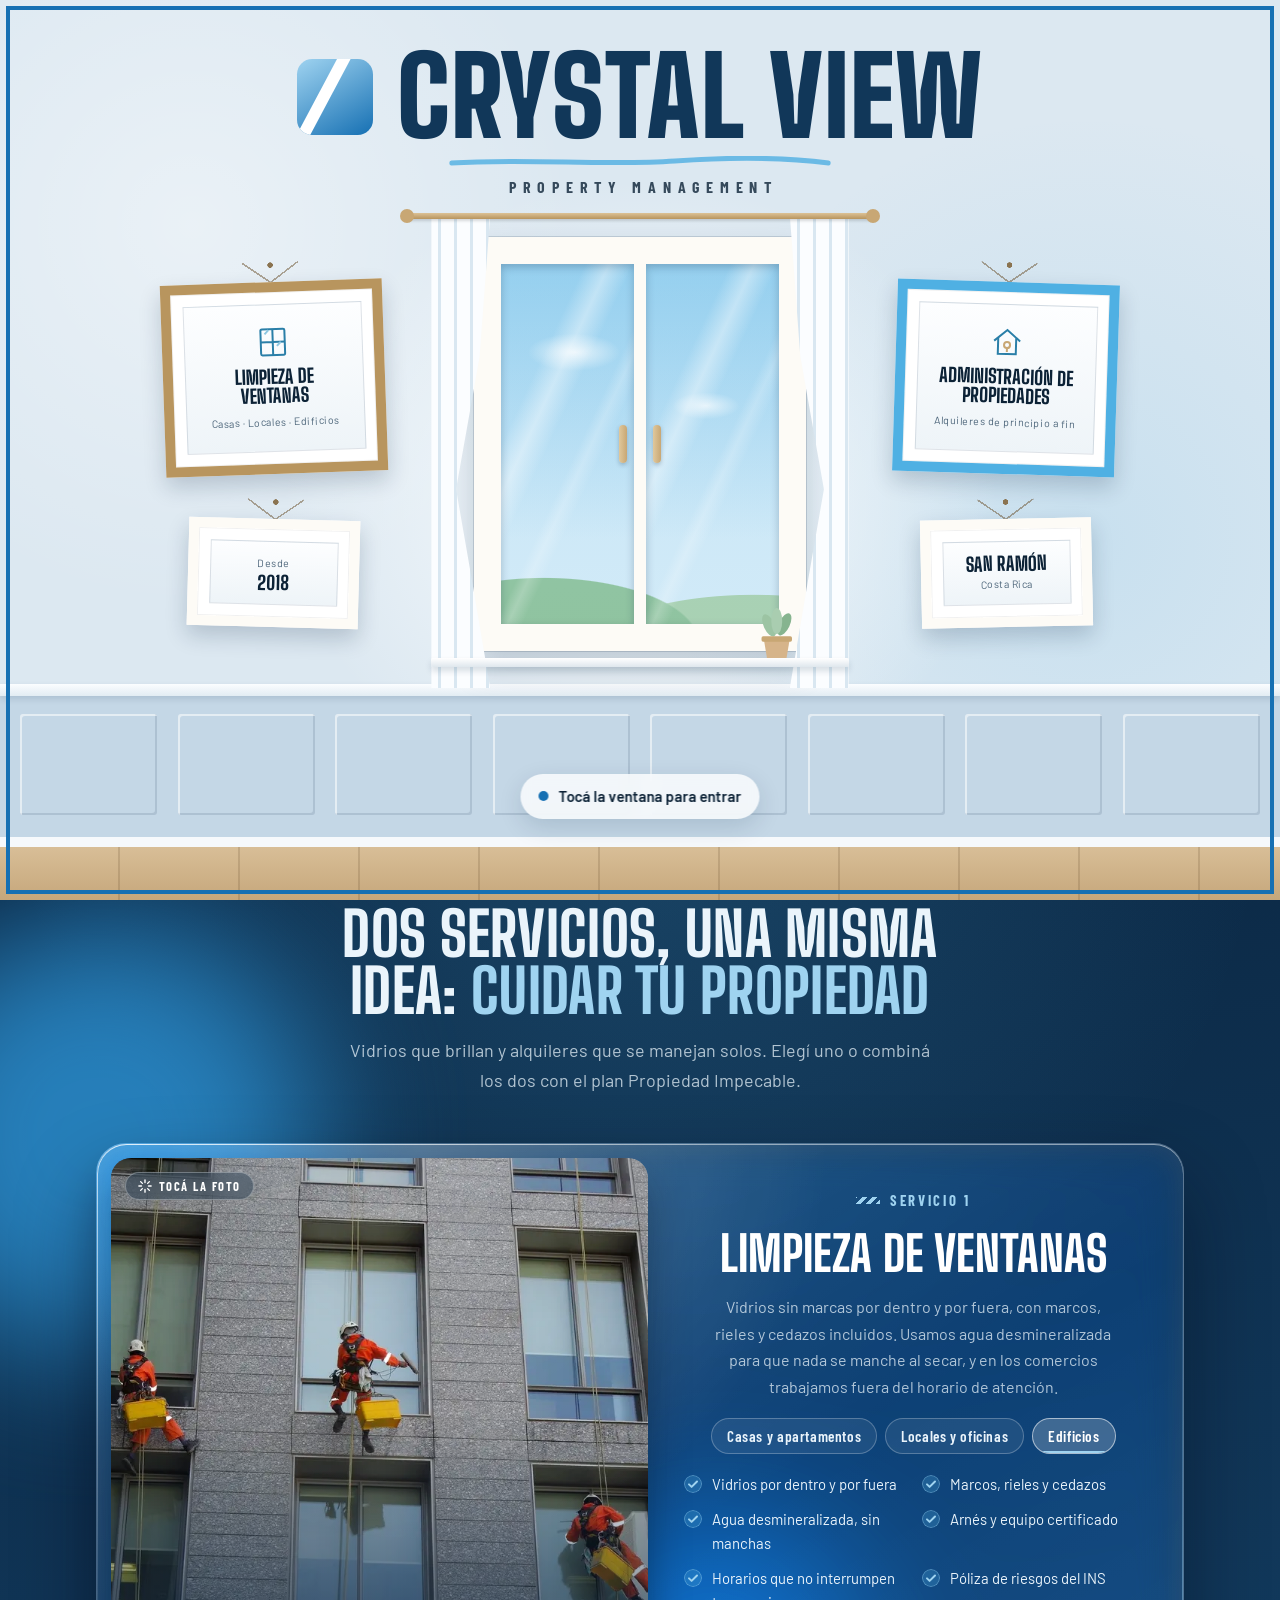
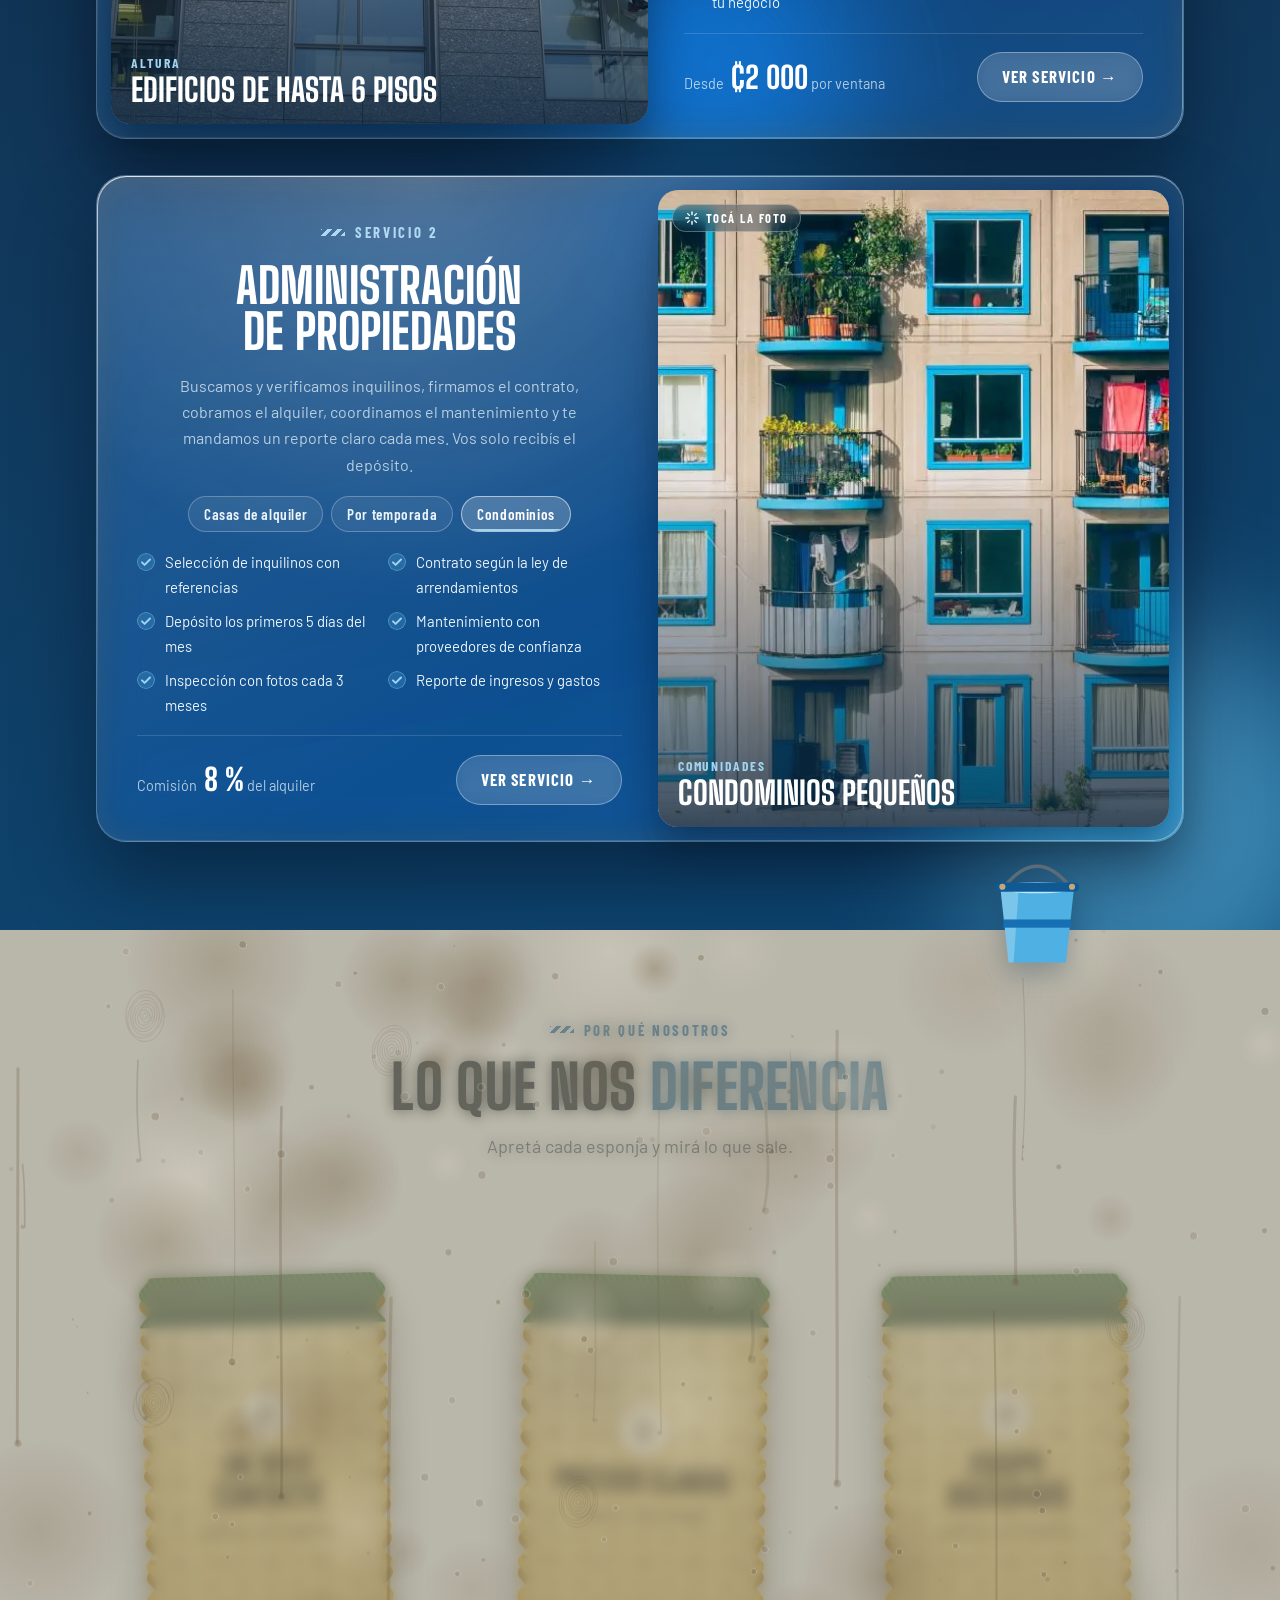
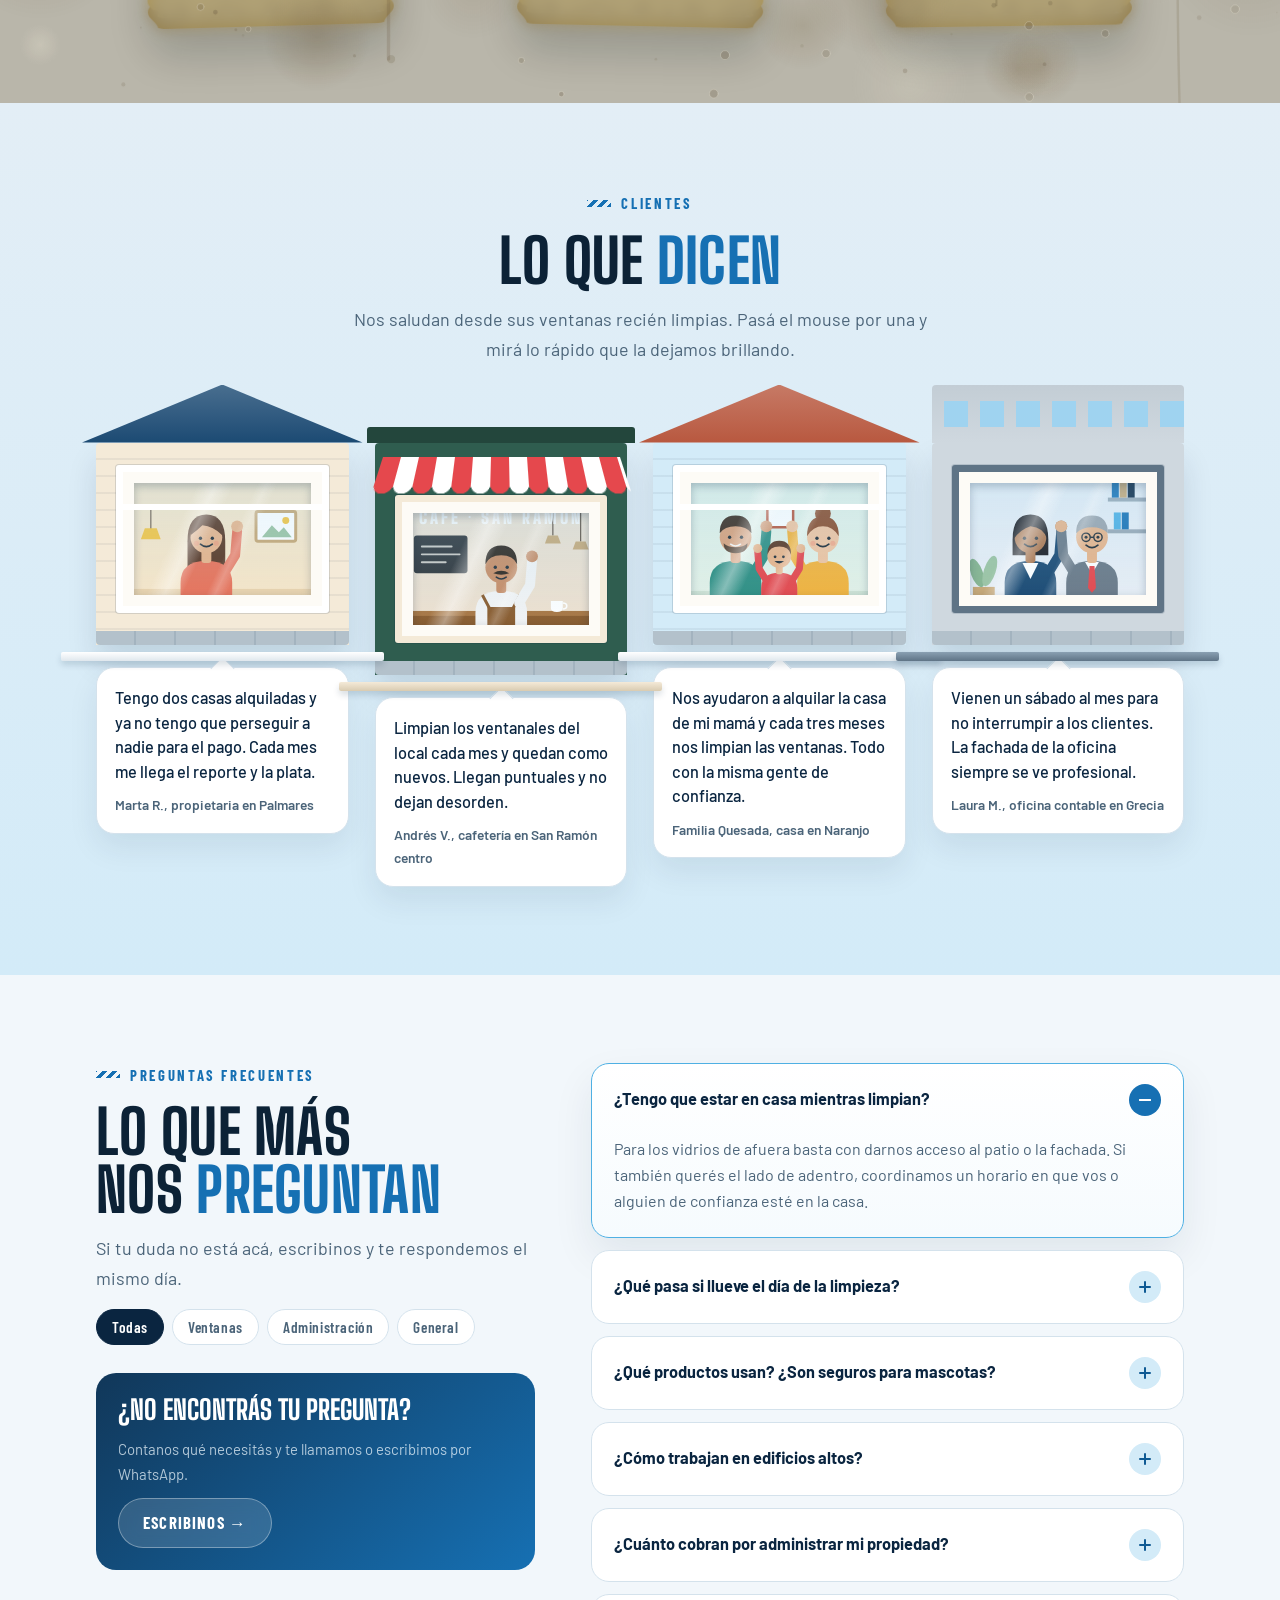
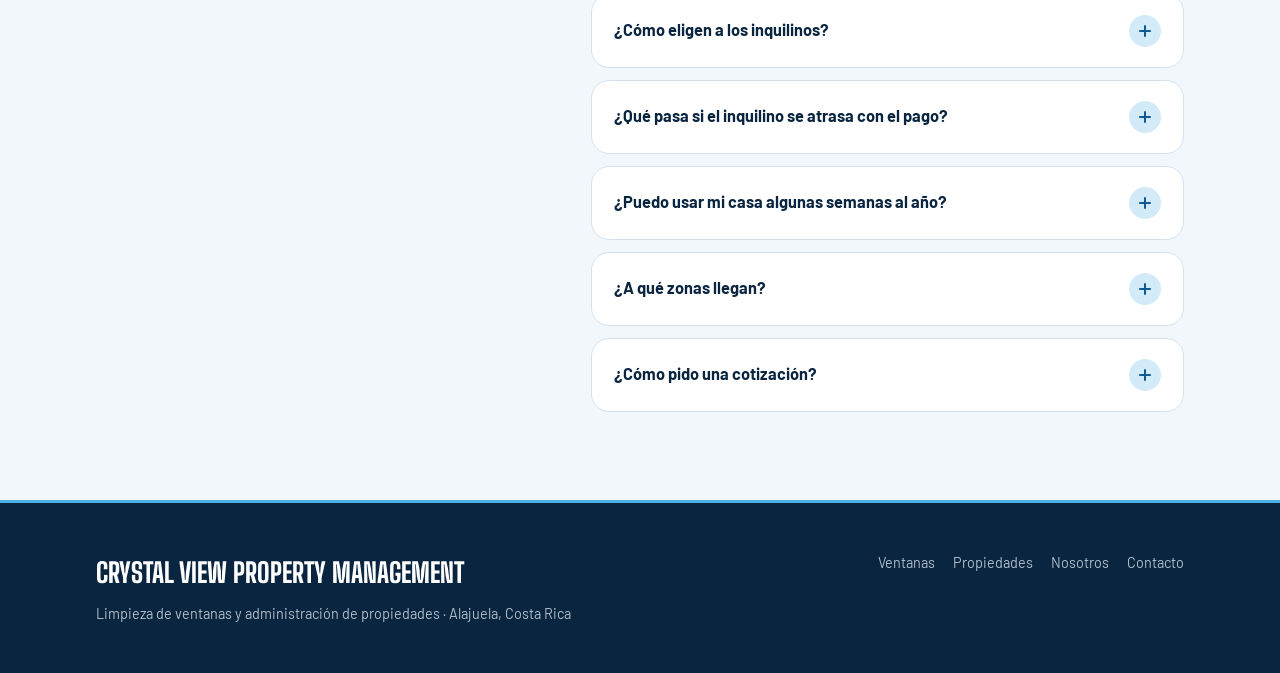
==== commit 4be9d021: "Vidrio quebrado en las fotos, agua realista del balde y clientes en sus ventanas - Tocar la foto de " ====
--- a/index.html
+++ b/index.html
@@ -10,7 +10,19 @@
 <link rel="preconnect" href="https://fonts.googleapis.com">
 <link rel="preconnect" href="https://fonts.gstatic.com" crossorigin>
 <link rel="stylesheet" href="https://fonts.googleapis.com/css2?family=Big+Shoulders+Display:wght@700;800;900&family=Barlow:wght@400;500;600;700&family=Barlow+Condensed:wght@500;600;700&display=swap">
-<link rel="stylesheet" href="assets/css/styles.css">
+<link rel="stylesheet" href="assets/css/base.css">
+<link rel="stylesheet" href="assets/css/intro.css">
+<link rel="stylesheet" href="assets/css/header.css">
+<link rel="stylesheet" href="assets/css/hero.css">
+<link rel="stylesheet" href="assets/css/services.css">
+<link rel="stylesheet" href="assets/css/why.css">
+<link rel="stylesheet" href="assets/css/sponges.css">
+<link rel="stylesheet" href="assets/css/testimonials.css">
+<link rel="stylesheet" href="assets/css/components.css">
+<link rel="stylesheet" href="assets/css/faq.css">
+<link rel="stylesheet" href="assets/css/contact.css">
+<link rel="stylesheet" href="assets/css/cleaner.css">
+<link rel="stylesheet" href="assets/css/motion.css">
 </head>
 <body class="locked">
 
@@ -137,6 +149,7 @@
             <figure class="slide" id="cv-3"><img src="assets/img/ventanas-edificio.webp" alt="Técnicos colgados de cuerdas limpiando las ventanas de un edificio" width="1024" height="768" loading="lazy"><figcaption><small>Altura</small>Edificios de hasta 6 pisos</figcaption></figure>
             <button class="car-btn prev" type="button" aria-label="Foto anterior">‹</button>
             <button class="car-btn next" type="button" aria-label="Foto siguiente">›</button>
+            <span class="tap-hint" aria-hidden="true"><svg viewBox="0 0 16 16" fill="none" stroke="currentColor" stroke-width="1.6" stroke-linecap="round"><path d="M8 1v3M8 12v3M1 8h3M12 8h3M3 3l2 2M11 11l2 2M13 3l-2 2M5 11l-2 2"/></svg>Tocá la foto</span>
           </div>
           <div class="glass-body">
             <span class="eyebrow">Servicio 1</span>
@@ -169,6 +182,7 @@
             <figure class="slide" id="cp-3"><img src="assets/img/alquiler-condominio.webp" alt="Fachada de un condominio con balcones y ventanas celestes" width="960" height="638" loading="lazy"><figcaption><small>Comunidades</small>Condominios pequeños</figcaption></figure>
             <button class="car-btn prev" type="button" aria-label="Foto anterior">‹</button>
             <button class="car-btn next" type="button" aria-label="Foto siguiente">›</button>
+            <span class="tap-hint" aria-hidden="true"><svg viewBox="0 0 16 16" fill="none" stroke="currentColor" stroke-width="1.6" stroke-linecap="round"><path d="M8 1v3M8 12v3M1 8h3M12 8h3M3 3l2 2M11 11l2 2M13 3l-2 2M5 11l-2 2"/></svg>Tocá la foto</span>
           </div>
           <div class="glass-body">
             <span class="eyebrow">Servicio 2</span>
@@ -204,12 +218,12 @@
         <path d="M14 31 H86 L78 104 H22 Z" fill="#4fb0e3"/>
         <path d="M14 31 H32 L27 104 H22 Z" fill="#fff" opacity=".25"/>
         <rect x="17" y="62" width="66" height="8" fill="#1670b3"/>
-        <ellipse cx="50" cy="31" rx="36" ry="5.5" fill="#bfeaff"/>
+        <ellipse class="surf" cx="50" cy="31" rx="36" ry="5.5" fill="#bfeaff"/>
         <rect x="9" y="26" width="82" height="9" rx="4.5" fill="#0f5a94"/>
         <circle cx="16" cy="30" r="3" fill="#c8a774"/><circle cx="84" cy="30" r="3" fill="#c8a774"/>
+        <!-- Puntos de referencia para el agua: los dos bordes de la boca y el centro del balde -->
+        <circle class="lip-a" cx="10" cy="30" r=".5" fill="none"/><circle class="lip-b" cx="90" cy="30" r=".5" fill="none"/><circle class="b-mid" cx="50" cy="70" r=".5" fill="none"/>
       </svg>
-      <span class="water"></span>
-      <span class="drop"></span><span class="drop"></span><span class="drop"></span><span class="drop"></span><span class="drop"></span>
     </div>
     <div class="wrap stack" style="gap:44px">
       <div class="stack center why-head">
@@ -249,14 +263,175 @@
     </div>
     <canvas class="grime" aria-hidden="true"></canvas>
     <span class="wet" aria-hidden="true"></span>
+    <canvas class="splash" aria-hidden="true"></canvas>
     <span class="streak" aria-hidden="true"></span>
   </div>
 
-  <div class="band mist"><div class="wrap stack" style="gap:36px">
-    <div class="stack center" data-reveal><span class="eyebrow">Clientes</span><h2>Lo que <em>dicen</em></h2></div>
-    <div class="grid2">
-      <div class="box quote" data-reveal><blockquote>Tengo dos casas alquiladas y ya no tengo que perseguir a nadie para el pago. Cada mes me llega el reporte y la plata.</blockquote><cite>Marta R., propietaria en Palmares</cite></div>
-      <div class="box quote" data-reveal style="--d:140ms"><blockquote>Limpian los ventanales del local cada mes y quedan como nuevos. Llegan puntuales y no dejan desorden.</blockquote><cite>Andrés V., cafetería en San Ramón centro</cite></div>
+  <!-- Clientes saludando desde sus ventanas: al pasar el mouse el vidrio se ensucia y la escobilla lo limpia -->
+  <div class="band mist"><div class="wrap stack" style="gap:20px">
+    <div class="stack center" data-reveal>
+      <span class="eyebrow">Clientes</span><h2>Lo que <em>dicen</em></h2>
+      <p class="lead" id="homesHint">Nos saludan desde sus ventanas recién limpias. Pasá el mouse por una y mirá lo rápido que la dejamos brillando.</p>
+    </div>
+    <div class="homes">
+
+      <figure class="home home--house">
+        <div class="facade">
+          <div class="pane transom">
+            <svg class="inside" viewBox="0 0 200 140" preserveAspectRatio="xMidYMax slice" aria-hidden="true">
+              <rect width="200" height="140" fill="#f7e6c8"/>
+              <rect y="122" width="200" height="18" fill="#ead3ad"/>
+              <rect x="134" y="44" width="40" height="30" rx="2" fill="#fff" stroke="#c8a774" stroke-width="3"/>
+              <path d="M140 70l10-12 7 7 5-5 8 10z" fill="#9cc4a3"/><circle cx="164" cy="53" r="3.5" fill="#f5c542"/>
+              <path d="M28 40v22" stroke="#8a7a66" stroke-width="1.5"/><path d="M18 72h20l-4-11h-12z" fill="#f5c542"/>
+              <g transform="translate(84 0)"><g class="person">
+                <path d="M-19 74q0-27 19-27t19 27v32h-38z" fill="#5a3825"/>
+                <path d="M-26 140v-24q0-22 26-22t26 22v24z" fill="#e8735a"/>
+                <rect x="-5" y="82" width="10" height="14" rx="3" fill="#e8b48a"/>
+                <circle cy="70" r="16" fill="#e8b48a"/>
+                <path d="M-16 68q1-19 16-19t16 19q-9-9-20-10q-5 5-12 10z" fill="#5a3825"/>
+                <circle cx="-6" cy="71" r="1.7" fill="#1d2b36"/><circle cx="6" cy="71" r="1.7" fill="#1d2b36"/>
+                <path d="M-6 77q6 5 12 0" stroke="#1d2b36" stroke-width="1.7" fill="none" stroke-linecap="round"/>
+                <circle cx="-10" cy="76" r="2.6" fill="#f08d74" opacity=".45"/><circle cx="10" cy="76" r="2.6" fill="#f08d74" opacity=".45"/>
+                <g class="wave"><path d="M18 106L29 88L31 64" stroke="#e8735a" stroke-width="10" stroke-linecap="round" stroke-linejoin="round" fill="none"/><circle cx="31" cy="59" r="6" fill="#e8b48a"/></g>
+              </g></g>
+            </svg>
+            <span class="glass"></span><canvas class="smudge"></canvas><span class="squeegee"></span>
+          </div>
+          <span class="sill"></span>
+        </div>
+        <figcaption class="say">
+          <blockquote>Tengo dos casas alquiladas y ya no tengo que perseguir a nadie para el pago. Cada mes me llega el reporte y la plata.</blockquote>
+          <cite>Marta R., propietaria en Palmares</cite>
+        </figcaption>
+      </figure>
+
+      <figure class="home home--cafe">
+        <div class="facade">
+          <span class="awning" aria-hidden="true"></span>
+          <div class="pane">
+            <svg class="inside" viewBox="0 0 200 140" preserveAspectRatio="xMidYMax slice" aria-hidden="true">
+              <rect width="200" height="140" fill="#efe1cf"/>
+              <rect x="12" y="38" width="54" height="38" rx="3" fill="#2b2f33"/>
+              <path d="M20 49h30M20 57h38M20 65h24" stroke="#f4efe6" stroke-width="2" stroke-linecap="round" opacity=".8"/>
+              <path d="M152 0v38M180 0v44" stroke="#5b4a3a" stroke-width="1.2"/>
+              <path d="M144 46h16l-3-8h-10z" fill="#c8a774"/><path d="M172 52h16l-3-8h-10z" fill="#c8a774"/>
+              <rect y="118" width="200" height="22" fill="#8a5a2b"/><rect y="114" width="200" height="5" fill="#a8743f"/>
+              <path d="M150 104h12v7q0 4-6 4t-6-4z" fill="#fff"/><path d="M162 106q4 0 4 3t-4 3" stroke="#fff" stroke-width="1.6" fill="none"/>
+              <g transform="translate(100 0)"><g class="person">
+                <path d="M-26 140v-24q0-22 26-22t26 22v24z" fill="#f4f4f4"/>
+                <path d="M-14 140v-30h28v30z" fill="#8a5a2b"/><path d="M-12 111l-7-13M12 111l7-13" stroke="#8a5a2b" stroke-width="3"/>
+                <rect x="-5" y="82" width="10" height="14" rx="3" fill="#c98b62"/>
+                <circle cy="70" r="16" fill="#c98b62"/>
+                <path d="M-16 67q0-19 16-19t16 19q-4-9-16-9t-16 9z" fill="#2b2118"/>
+                <circle cx="-6" cy="70" r="1.7" fill="#1d2b36"/><circle cx="6" cy="70" r="1.7" fill="#1d2b36"/>
+                <path d="M-8 76q8-5 16 0q-8 3-16 0z" fill="#2b2118"/>
+                <path d="M-5 80q5 3.5 10 0" stroke="#1d2b36" stroke-width="1.6" fill="none" stroke-linecap="round"/>
+                <g class="wave" style="animation-delay:-.4s"><path d="M18 106L29 88L31 64" stroke="#f4f4f4" stroke-width="10" stroke-linecap="round" stroke-linejoin="round" fill="none"/><circle cx="31" cy="59" r="6" fill="#c98b62"/></g>
+              </g></g>
+              <text x="100" y="26" text-anchor="middle" font-family="Big Shoulders Display, Impact, sans-serif" font-weight="900" font-size="17" letter-spacing="3" fill="#fff" opacity=".9">CAFÉ · SAN RAMÓN</text>
+            </svg>
+            <span class="glass"></span><canvas class="smudge"></canvas><span class="squeegee"></span>
+          </div>
+          <span class="sill"></span>
+        </div>
+        <figcaption class="say">
+          <blockquote>Limpian los ventanales del local cada mes y quedan como nuevos. Llegan puntuales y no dejan desorden.</blockquote>
+          <cite>Andrés V., cafetería en San Ramón centro</cite>
+        </figcaption>
+      </figure>
+
+      <figure class="home home--family">
+        <div class="facade">
+          <div class="pane transom">
+            <svg class="inside" viewBox="0 0 200 140" preserveAspectRatio="xMidYMax slice" aria-hidden="true">
+              <rect width="200" height="140" fill="#e2f1e7"/>
+              <rect y="124" width="200" height="16" fill="#cfe3d5"/>
+              <rect x="88" y="40" width="26" height="20" rx="2" fill="#fff" stroke="#b8583f" stroke-width="2.5"/>
+              <g transform="translate(56 0)"><g class="person">
+                <path d="M-26 140v-24q0-22 26-22t26 22v24z" fill="#2f8f83"/>
+                <rect x="-5" y="82" width="10" height="14" rx="3" fill="#d9a07a"/>
+                <circle cy="70" r="16" fill="#d9a07a"/>
+                <path d="M-16 66q0-18 16-18t16 18q-5-7-16-7t-16 7z" fill="#3a2a1e"/>
+                <path d="M-12 76q0 10 12 10t12-10q-4 4-12 4t-12-4z" fill="#3a2a1e" opacity=".85"/>
+                <circle cx="-6" cy="70" r="1.7" fill="#1d2b36"/><circle cx="6" cy="70" r="1.7" fill="#1d2b36"/>
+                <path d="M-5 77q5 3.5 10 0" stroke="#f4f4f4" stroke-width="1.6" fill="none" stroke-linecap="round"/>
+                <g class="wave"><path d="M18 106L29 88L31 64" stroke="#2f8f83" stroke-width="10" stroke-linecap="round" stroke-linejoin="round" fill="none"/><circle cx="31" cy="59" r="6" fill="#d9a07a"/></g>
+              </g></g>
+              <g transform="translate(144 0)"><g class="person">
+                <circle cy="46" r="8" fill="#8a4b2a"/>
+                <path d="M-26 140v-24q0-22 26-22t26 22v24z" fill="#f2b33d"/>
+                <rect x="-5" y="82" width="10" height="14" rx="3" fill="#f0c4a0"/>
+                <circle cy="70" r="16" fill="#f0c4a0"/>
+                <path d="M-16 69q0-20 16-20t16 20q-6-10-16-10t-16 10z" fill="#8a4b2a"/>
+                <circle cx="-6" cy="71" r="1.7" fill="#1d2b36"/><circle cx="6" cy="71" r="1.7" fill="#1d2b36"/>
+                <path d="M-6 77q6 5 12 0" stroke="#1d2b36" stroke-width="1.7" fill="none" stroke-linecap="round"/>
+                <circle cx="-10" cy="76" r="2.6" fill="#f08d74" opacity=".45"/><circle cx="10" cy="76" r="2.6" fill="#f08d74" opacity=".45"/>
+                <g class="wave l" style="animation-delay:-.7s"><path d="M-18 106L-29 88L-31 64" stroke="#f2b33d" stroke-width="10" stroke-linecap="round" stroke-linejoin="round" fill="none"/><circle cx="-31" cy="59" r="6" fill="#f0c4a0"/></g>
+              </g></g>
+              <g transform="translate(100 40) scale(.7)"><g class="person">
+                <path d="M-26 140v-24q0-22 26-22t26 22v24z" fill="#e5484d"/>
+                <rect x="-5" y="82" width="10" height="14" rx="3" fill="#e8b48a"/>
+                <circle cy="70" r="17" fill="#e8b48a"/>
+                <path d="M-17 68q0-20 17-20t17 20q-3-12-17-12t-17 12z" fill="#5a3825"/>
+                <circle cx="-6" cy="71" r="2" fill="#1d2b36"/><circle cx="6" cy="71" r="2" fill="#1d2b36"/>
+                <path d="M-7 77q7 7 14 0z" fill="#1d2b36"/>
+                <g class="wave" style="animation-delay:-.2s"><path d="M18 106L29 88L31 64" stroke="#e5484d" stroke-width="10" stroke-linecap="round" stroke-linejoin="round" fill="none"/><circle cx="31" cy="59" r="6.5" fill="#e8b48a"/></g>
+                <g class="wave l" style="animation-delay:-.95s"><path d="M-18 106L-29 88L-31 64" stroke="#e5484d" stroke-width="10" stroke-linecap="round" stroke-linejoin="round" fill="none"/><circle cx="-31" cy="59" r="6.5" fill="#e8b48a"/></g>
+              </g></g>
+            </svg>
+            <span class="glass"></span><canvas class="smudge"></canvas><span class="squeegee"></span>
+          </div>
+          <span class="sill"></span>
+        </div>
+        <figcaption class="say">
+          <blockquote>Nos ayudaron a alquilar la casa de mi mamá y cada tres meses nos limpian las ventanas. Todo con la misma gente de confianza.</blockquote>
+          <cite>Familia Quesada, casa en Naranjo</cite>
+        </figcaption>
+      </figure>
+
+      <figure class="home home--office">
+        <div class="facade">
+          <div class="pane">
+            <svg class="inside" viewBox="0 0 200 140" preserveAspectRatio="xMidYMax slice" aria-hidden="true">
+              <rect width="200" height="140" fill="#e7eef5"/>
+              <rect x="150" y="30" width="44" height="4" fill="#9aa9b5"/><rect x="150" y="62" width="44" height="4" fill="#9aa9b5"/>
+              <rect x="154" y="12" width="7" height="18" fill="#1670b3"/><rect x="162" y="15" width="7" height="15" fill="#c8a774"/><rect x="170" y="12" width="7" height="18" fill="#0a2540"/>
+              <rect x="156" y="45" width="7" height="17" fill="#4fb0e3"/><rect x="164" y="45" width="7" height="17" fill="#1670b3"/>
+              <path d="M14 140v-20h22v20z" fill="#c8a774"/><ellipse cx="18" cy="106" rx="6" ry="15" fill="#86b48f" transform="rotate(-20 18 106)"/><ellipse cx="31" cy="104" rx="6" ry="16" fill="#9cc4a3" transform="rotate(18 31 104)"/>
+              <g transform="translate(72 0)"><g class="person">
+                <path d="M-18 72q0-25 18-25t18 25v16h-36z" fill="#1d1d22"/>
+                <path d="M-26 140v-24q0-22 26-22t26 22v24z" fill="#1b4a73"/>
+                <path d="M-8 96l8 16l8-16z" fill="#fff"/>
+                <rect x="-5" y="82" width="10" height="14" rx="3" fill="#b07a52"/>
+                <circle cy="70" r="16" fill="#b07a52"/>
+                <path d="M-17 72q-1-23 17-23t17 23q-4-12-17-13q-10 3-17 13z" fill="#1d1d22"/>
+                <circle cx="-6" cy="71" r="1.7" fill="#1d2b36"/><circle cx="6" cy="71" r="1.7" fill="#1d2b36"/>
+                <path d="M-6 77q6 5 12 0" stroke="#1d2b36" stroke-width="1.7" fill="none" stroke-linecap="round"/>
+                <g class="wave"><path d="M18 106L29 88L31 64" stroke="#1b4a73" stroke-width="10" stroke-linecap="round" stroke-linejoin="round" fill="none"/><circle cx="31" cy="59" r="6" fill="#b07a52"/></g>
+              </g></g>
+              <g transform="translate(134 0)"><g class="person">
+                <path d="M-26 140v-24q0-22 26-22t26 22v24z" fill="#6b7a88"/>
+                <path d="M-7 95l7 12l7-12z" fill="#fff"/><path d="M-2.5 99h5l1.5 22l-4 5l-4-5z" fill="#e5484d"/>
+                <rect x="-5" y="82" width="10" height="14" rx="3" fill="#e8b48a"/>
+                <circle cy="70" r="16" fill="#e8b48a"/>
+                <path d="M-16 66q0-18 16-18t16 18q-6-6-16-6t-16 6z" fill="#9aa4ad"/>
+                <circle cx="-6" cy="70" r="4.2" fill="none" stroke="#1d2b36" stroke-width="1.4"/><circle cx="6" cy="70" r="4.2" fill="none" stroke="#1d2b36" stroke-width="1.4"/><path d="M-1.8 70h3.6" stroke="#1d2b36" stroke-width="1.4"/>
+                <circle cx="-6" cy="70" r="1.5" fill="#1d2b36"/><circle cx="6" cy="70" r="1.5" fill="#1d2b36"/>
+                <path d="M-6 78q6 5 12 0" stroke="#1d2b36" stroke-width="1.7" fill="none" stroke-linecap="round"/>
+                <g class="wave l" style="animation-delay:-.55s"><path d="M-18 106L-29 88L-31 64" stroke="#6b7a88" stroke-width="10" stroke-linecap="round" stroke-linejoin="round" fill="none"/><circle cx="-31" cy="59" r="6" fill="#e8b48a"/></g>
+              </g></g>
+            </svg>
+            <span class="glass"></span><canvas class="smudge"></canvas><span class="squeegee"></span>
+          </div>
+          <span class="sill"></span>
+        </div>
+        <figcaption class="say">
+          <blockquote>Vienen un sábado al mes para no interrumpir a los clientes. La fachada de la oficina siempre se ve profesional.</blockquote>
+          <cite>Laura M., oficina contable en Grecia</cite>
+        </figcaption>
+      </figure>
+
     </div>
   </div></div>
 
@@ -523,6 +698,21 @@
   </div>
 </div>
 
+<script src="assets/js/core.js"></script>
+<script src="assets/js/dirt.js"></script>
+<script src="assets/js/cleaner.js"></script>
+<script src="assets/js/hero.js"></script>
+<script src="assets/js/nav.js"></script>
+<script src="assets/js/shatter.js"></script>
+<script src="assets/js/carousel.js"></script>
+<script src="assets/js/water.js"></script>
+<script src="assets/js/why.js"></script>
+<script src="assets/js/sponges.js"></script>
+<script src="assets/js/testimonials.js"></script>
+<script src="assets/js/faq.js"></script>
+<script src="assets/js/effects.js"></script>
+<script src="assets/js/form.js"></script>
+<script src="assets/js/intro.js"></script>
 <script src="assets/js/main.js"></script>
 </body>
 </html>
--- a/assets/css/base.css
+++ b/assets/css/base.css
@@ -0,0 +1,54 @@
+/* Paleta: celeste notorio, azul y azul marino profundo para las zonas oscuras. */
+:root{
+  --bg:#f2f7fb; --surface:#ffffff; --mist:#e3eef6; --mist-2:#c9dceb;
+  --ink:#0c2236; --muted:#4b6479; --line:#d4e2ec;
+  --sky:#d3ebf8; --sky-2:#9fd3f0; --sky-3:#4fb0e3;
+  --accent:#1670b3; --accent-2:#0f5a94; --accent-ink:#ffffff;
+  --navy:#0a2540; --navy-2:#113759; --navy-3:#1b4a73;
+  --on-dark:#eaf4fb; --on-dark-muted:rgba(234,244,251,.74);
+  --brass:#c8a774;
+  --f-display:"Big Shoulders Display", "Arial Narrow", Impact, sans-serif;
+  --f-body:"Barlow", system-ui, -apple-system, "Segoe UI", sans-serif;
+  --f-cond:"Barlow Condensed", "Arial Narrow", sans-serif;
+  --ease-out:cubic-bezier(.16,1,.3,1);
+  color-scheme:light;
+  interpolate-size:allow-keywords;
+}
+
+*{box-sizing:border-box}
+html{scroll-behavior:smooth}
+body{margin:0;background:var(--bg);color:var(--ink);font-family:var(--f-body);font-size:16px;line-height:1.65;-webkit-font-smoothing:antialiased}
+body.locked{overflow:hidden}
+h1,h2,h3{font-family:var(--f-display);font-weight:800;line-height:.95;text-wrap:balance;margin:0}
+h1,h2{text-transform:uppercase;letter-spacing:.005em}
+h1{font-size:clamp(3rem,7.4vw,5.6rem)}
+h2{font-size:clamp(2.3rem,5vw,3.8rem)}
+h3{font-size:1.6rem;font-weight:700}
+h1 em,h2 em,h3 em{font-style:normal;color:var(--accent)}
+p{margin:0}
+a{color:inherit}
+img{max-width:100%;display:block}
+.wrap{max-width:1120px;margin:0 auto;padding-left:max(16px,env(safe-area-inset-left,0px));padding-right:max(16px,env(safe-area-inset-right,0px))}
+.eyebrow{display:inline-flex;align-items:center;gap:10px;font-family:var(--f-cond);font-size:.92rem;font-weight:700;letter-spacing:.18em;text-transform:uppercase;color:var(--accent)}
+.eyebrow::before{content:"";flex:none;width:24px;height:7px;background:repeating-linear-gradient(-45deg,currentColor 0 3px,transparent 3px 7px)}
+.lead{font-size:1.12rem;color:var(--muted);max-width:58ch}
+.band{padding-block:88px}
+.band.alt{background:var(--surface);border-block:1px solid var(--line)}
+.band.mist{background:linear-gradient(180deg,var(--mist),var(--sky))}
+.stack{display:flex;flex-direction:column;gap:16px}
+.center{text-align:center;align-items:center}
+.center .lead{margin-inline:auto}
+
+/* ===== Botones ===== */
+.btn{position:relative;overflow:hidden;display:inline-flex;align-items:center;gap:8px;padding:13px 24px;border-radius:999px;text-decoration:none;border:1.5px solid transparent;cursor:pointer;font:700 1.05rem var(--f-cond);letter-spacing:.07em;text-transform:uppercase;transition:transform .25s var(--ease-out),box-shadow .25s,background .25s}
+.btn::after{content:"";position:absolute;inset:0;background:linear-gradient(110deg,transparent 30%,rgba(255,255,255,.45) 50%,transparent 70%);transform:translateX(-120%);transition:transform .7s var(--ease-out)}
+.btn:hover{transform:translateY(-2px)}
+.btn:hover::after{transform:translateX(120%)}
+.btn-primary{background:linear-gradient(135deg,var(--accent),var(--navy-3));color:var(--accent-ink);box-shadow:0 10px 24px rgba(22,112,179,.32)}
+.btn-primary:hover{box-shadow:0 14px 30px rgba(22,112,179,.42)}
+.btn-ghost{border-color:var(--sky-3);color:var(--navy);background:rgba(255,255,255,.65)}
+.btn-glass{color:#fff;background:rgba(255,255,255,.14);border-color:rgba(255,255,255,.35);backdrop-filter:blur(8px)}
+.btn-glass:hover{background:rgba(255,255,255,.24)}
+.btn:focus-visible,.menu a:focus-visible,input:focus-visible,select:focus-visible,textarea:focus-visible,button:focus-visible,summary:focus-visible{outline:3px solid var(--sky-3);outline-offset:2px}
+.btns{display:flex;gap:12px;flex-wrap:wrap}
+
--- a/assets/css/intro.css
+++ b/assets/css/intro.css
@@ -0,0 +1,99 @@
+/* ===== Intro: una sala con la ventana al centro ===== */
+.intro{display:none}
+.js .intro{display:block;position:fixed;inset:0;z-index:100;overflow:hidden;background:var(--sky);transition:opacity .6s ease}
+.intro.gone{opacity:0}
+.intro-hit{position:absolute;inset:0;width:100%;height:100%;background:none;border:0;padding:0;cursor:pointer;z-index:5}
+.intro-hit:focus-visible{outline:4px solid var(--accent);outline-offset:-10px}
+.room{position:absolute;inset:0;display:flex;flex-direction:column;align-items:center;padding-top:clamp(20px,5vh,56px);
+  background:
+    radial-gradient(ellipse 40% 50% at 50% 55%,rgba(250,253,255,.95),transparent 70%),
+    radial-gradient(circle at 15% 25%,rgba(255,255,255,.4),transparent 30%),
+    radial-gradient(circle at 85% 60%,rgba(79,176,227,.14),transparent 35%),
+    #dce8f1;
+  transition:transform 1.5s cubic-bezier(.7,0,.25,1)}
+
+/* Zócalo de madera pintada y piso */
+.wainscot{position:absolute;left:0;right:0;bottom:0;height:24vh;display:flex;gap:clamp(12px,1.6vw,24px);padding:30px clamp(12px,1.6vw,24px) calc(7vh + 22px);background:#c4d7e6}
+.wainscot::before{content:"";position:absolute;left:0;right:0;top:0;height:12px;background:linear-gradient(#fbfdff,#e2ecf3);box-shadow:0 3px 6px rgba(10,37,64,.12)}
+.wainscot i{flex:1;border-radius:3px;box-shadow:inset 2px 2px 0 rgba(255,255,255,.55),inset -2px -2px 0 rgba(10,37,64,.12)}
+@media (max-width:700px){.wainscot i:nth-child(n+5){display:none}}
+.floor{position:absolute;left:0;right:0;bottom:0;height:7vh;border-top:10px solid #f6f9fc;
+  background:repeating-linear-gradient(90deg,transparent 0 118px,rgba(90,65,35,.18) 118px 120px),linear-gradient(180deg,#d8be97,#c6a77b)}
+
+/* Mural pintado en la pared */
+.mural{position:relative;z-index:1;display:flex;flex-direction:column;align-items:center;gap:6px;text-align:center;margin-bottom:clamp(18px,4vh,40px)}
+.mural-name{display:flex;align-items:center;gap:.22em;font-family:var(--f-display);font-weight:900;text-transform:uppercase;font-size:clamp(2.8rem,min(8.5vw,12.5vh),7.2rem);letter-spacing:.01em;line-height:.95;color:var(--navy-2)}
+.mural-mark{width:.7em;height:.7em;border-radius:.14em;background:linear-gradient(150deg,var(--sky-2),var(--accent));position:relative;overflow:hidden;flex:none}
+.mural-mark::after{content:"";position:absolute;inset:-20% auto -20% 28%;width:16%;background:#fff;transform:rotate(28deg)}
+.mural-stroke{width:clamp(180px,30vw,440px);height:12px;margin-top:2px}
+.mural-sub{font-family:var(--f-cond);font-weight:700;font-size:clamp(.72rem,1.3vw,1rem);letter-spacing:.42em;text-transform:uppercase;color:var(--ink);opacity:.8;padding-left:.42em}
+.mural-loc{display:none;font-size:.85rem;color:var(--muted);letter-spacing:.08em}
+
+/* Ventana con marco, cortinas y repisa */
+.scene{position:relative;z-index:2;display:flex;align-items:flex-start;justify-content:center;gap:clamp(60px,7vw,120px)}
+.window{position:relative;height:min(46vh,560px,calc(72vw / .8));aspect-ratio:.8}
+.rod{position:absolute;top:-24px;left:-20%;right:-20%;height:6px;border-radius:3px;background:linear-gradient(#dcc296,#b8955e);box-shadow:0 2px 3px rgba(0,0,0,.15);z-index:4}
+.rod::before,.rod::after{content:"";position:absolute;top:-4px;width:14px;height:14px;border-radius:50%;background:var(--brass)}
+.rod::before{left:-8px}.rod::after{right:-8px}
+.trim{position:absolute;inset:0;padding:clamp(10px,1.3vw,16px);background:#fdfbf6;border-radius:3px;
+  box-shadow:0 0 0 1px rgba(10,37,64,.15),0 16px 34px rgba(10,37,64,.2)}
+.opening{position:relative;width:100%;height:100%;overflow:hidden;perspective:1100px;
+  box-shadow:inset 0 0 0 2px rgba(10,37,64,.15);
+  background:
+    radial-gradient(ellipse 22% 7% at 28% 26%,rgba(255,255,255,.95),transparent 70%),
+    radial-gradient(ellipse 16% 5% at 72% 40%,rgba(255,255,255,.85),transparent 70%),
+    radial-gradient(ellipse 85% 28% at 18% 102%,#8fc39d 60%,transparent 61%),
+    radial-gradient(ellipse 90% 24% at 88% 104%,#a9d1b1 60%,transparent 61%),
+    linear-gradient(180deg,#8fcdee,var(--sky) 75%)}
+.sash{position:absolute;top:0;bottom:0;width:50%;transition:transform 1.3s cubic-bezier(.6,.05,.25,1),opacity .5s ease .9s}
+.sash.l{left:0;transform-origin:left center}
+.sash.r{right:0;transform-origin:right center}
+.intro.opening .sash.l{transform:rotateY(100deg);opacity:0}
+.intro.opening .sash.r{transform:rotateY(-100deg);opacity:0}
+.glass{position:absolute;inset:0;overflow:hidden;border:clamp(7px,.9vw,11px) solid #fdfbf6;box-shadow:inset 0 0 0 1px rgba(10,37,64,.12),0 0 0 1px rgba(10,37,64,.12);
+  background:
+    linear-gradient(90deg,transparent calc(50% - 2.5px),#fdfbf6 0 calc(50% + 2.5px),transparent 0),
+    linear-gradient(180deg,transparent calc(33.3% - 2.5px),#fdfbf6 0 calc(33.3% + 2.5px),transparent 0 calc(66.6% - 2.5px),#fdfbf6 0 calc(66.6% + 2.5px),transparent 0),
+    linear-gradient(118deg,transparent 20%,rgba(255,255,255,.6) 28%,transparent 36%,transparent 55%,rgba(255,255,255,.35) 60%,transparent 66%),
+    rgba(190,225,245,.5)}
+.sash.l .glass{border-right-width:clamp(4px,.5vw,6px)}
+.sash.r .glass{border-left-width:clamp(4px,.5vw,6px)}
+.glass::after{content:"";position:absolute;inset:-20%;background:linear-gradient(105deg,transparent 40%,rgba(255,255,255,.55) 48%,transparent 56%);
+  transform:translateX(-70%);animation:glint 5s ease-in-out 1s infinite}
+@keyframes glint{0%,55%{transform:translateX(-70%)}85%,100%{transform:translateX(70%)}}
+.knob{position:absolute;top:50%;width:8px;height:38px;margin-top:-19px;border-radius:6px;background:linear-gradient(90deg,#e0c89c,var(--brass));box-shadow:0 2px 4px rgba(10,37,64,.25);z-index:2}
+.sash.l .knob{right:clamp(9px,1vw,13px)}
+.sash.r .knob{left:clamp(9px,1vw,13px)}
+.curtain{position:absolute;top:-22px;bottom:-9%;width:clamp(36px,4.6vw,72px);z-index:3;filter:drop-shadow(0 6px 8px rgba(10,37,64,.16));
+  background:repeating-linear-gradient(90deg,#fbfdff 0 7px,#d9e7f1 7px 10px,#fbfdff 10px 16px)}
+.curtain.l{left:-13%;clip-path:polygon(0 0,100% 0,82% 30%,42% 58%,70% 78%,100% 100%,0 100%)}
+.curtain.r{right:-13%;clip-path:polygon(0 0,100% 0,100% 100%,0 100%,30% 78%,58% 58%,18% 30%)}
+.sill{position:absolute;left:-10%;right:-10%;bottom:-16px;height:18px;border-radius:3px;background:linear-gradient(#fffdf8,#e6edf2);box-shadow:0 8px 14px rgba(10,37,64,.2);z-index:3}
+.plant{position:absolute;bottom:100%;right:12%;width:clamp(30px,3.4vw,46px);height:auto}
+
+/* Cuadros colgados */
+.gallery{display:flex;flex-direction:column;align-items:center;gap:clamp(30px,5vh,48px);padding-top:clamp(18px,5vh,56px)}
+@media (max-width:860px){.gallery{display:none}.mural-loc{display:block}}
+.frame{position:relative;margin:0;border:clamp(7px,.8vw,10px) solid #b8955e;background:#fff;padding:clamp(8px,.9vw,12px);text-align:center;
+  box-shadow:0 10px 22px rgba(10,37,64,.2),inset 0 0 0 1px rgba(0,0,0,.06);transform:rotate(var(--tilt,0deg))}
+.frame::before{content:"";position:absolute;left:50%;bottom:100%;width:56px;height:20px;margin:0 0 clamp(7px,.8vw,10px) -28px;
+  background:
+    radial-gradient(circle at 50% 3px,#8a7350 2.5px,transparent 3px),
+    linear-gradient(to top right,transparent calc(50% - 1px),rgba(110,85,50,.5) 0 calc(50% + .5px),transparent 0) left/50% 100% no-repeat,
+    linear-gradient(to top left,transparent calc(50% - 1px),rgba(110,85,50,.5) 0 calc(50% + .5px),transparent 0) right/50% 100% no-repeat}
+.frame.white{border-color:#fdfbf6}
+.frame.sky{border-color:var(--sky-3)}
+.mat{display:flex;flex-direction:column;align-items:center;gap:8px;width:clamp(140px,14vw,210px);padding:clamp(14px,1.6vw,22px) clamp(10px,1.2vw,18px);border:1px solid rgba(10,37,64,.12);background:linear-gradient(#fdfeff,#eef4f8)}
+.frame.small .mat{width:clamp(110px,10vw,150px);padding:12px 10px;gap:2px}
+.mat .t{font-family:var(--f-display);font-weight:800;text-transform:uppercase;font-size:clamp(1.1rem,1.5vw,1.4rem);line-height:1;color:var(--ink)}
+.mat .s{font-size:clamp(.66rem,.82vw,.78rem);color:var(--muted);letter-spacing:.05em}
+.mat svg{width:34px;height:34px}
+
+.intro-hint{position:absolute;left:50%;bottom:clamp(36px,9vh,90px);transform:translateX(-50%);z-index:4;display:flex;align-items:center;gap:10px;
+  padding:10px 18px;border-radius:999px;background:rgba(255,255,255,.78);backdrop-filter:blur(6px);color:var(--ink);font-weight:600;font-size:.95rem;white-space:nowrap;
+  box-shadow:0 8px 24px rgba(10,37,64,.14);transition:opacity .4s;animation:breathe 2.4s ease-in-out infinite}
+.intro-hint i{width:10px;height:10px;border-radius:50%;background:var(--accent);box-shadow:0 0 0 0 rgba(22,112,179,.5);animation:ping 1.6s ease-out infinite}
+@keyframes ping{to{box-shadow:0 0 0 14px rgba(22,112,179,0)}}
+@keyframes breathe{50%{transform:translateX(-50%) translateY(-4px)}}
+.intro.opening .intro-hint{opacity:0}
+
--- a/assets/css/header.css
+++ b/assets/css/header.css
@@ -0,0 +1,22 @@
+/* ===== Barra de navegación ===== */
+body::before{content:"";position:fixed;inset:0 0 auto;height:env(safe-area-inset-top,0px);z-index:10;background:var(--bg)}
+header{position:sticky;top:env(safe-area-inset-top,0px);z-index:9;background:color-mix(in srgb,var(--bg) 80%,transparent);backdrop-filter:blur(14px) saturate(160%);border-bottom:1px solid transparent;transition:border-color .3s,box-shadow .3s}
+header.scrolled{border-color:var(--line);box-shadow:0 10px 30px rgba(10,37,64,.08)}
+.nav{display:flex;align-items:center;justify-content:space-between;gap:16px;padding-block:14px;transition:padding .3s}
+header.scrolled .nav{padding-block:9px}
+.logo{display:flex;align-items:center;gap:10px;text-decoration:none;font-family:var(--f-display);font-weight:900;text-transform:uppercase;letter-spacing:.02em;font-size:1.5rem;line-height:1;color:var(--navy)}
+.logo-mark{width:34px;height:34px;border-radius:9px;background:linear-gradient(150deg,var(--sky-3),var(--accent-2));position:relative;overflow:hidden;flex:none;box-shadow:inset 0 0 0 2px rgba(255,255,255,.8)}
+.logo-mark::after{content:"";position:absolute;inset:-10px auto -10px 9px;width:7px;background:rgba(255,255,255,.85);transform:rotate(28deg);animation:markGlint 6s ease-in-out infinite}
+@keyframes markGlint{0%,70%{transform:translateX(-22px) rotate(28deg)}90%,100%{transform:translateX(30px) rotate(28deg)}}
+.menu{display:flex;gap:4px;list-style:none;margin:0;padding:0;flex-wrap:wrap}
+.menu a{display:block;padding:8px 13px;border-radius:999px;text-decoration:none;font-family:var(--f-cond);font-weight:600;font-size:1.02rem;letter-spacing:.05em;text-transform:uppercase;color:var(--muted);transition:background .2s,color .2s}
+.menu a:hover,.menu a[aria-current="page"]{color:var(--navy);background:var(--sky)}
+.menu a.cta-link{background:var(--navy);color:var(--accent-ink)}
+.menu a.cta-link:hover{background:var(--accent)}
+.burger{display:none;background:none;border:1px solid var(--line);border-radius:8px;padding:8px 12px;color:var(--ink);font:inherit;cursor:pointer}
+@media (max-width:900px){
+  .burger{display:block}
+  .menu{display:none;position:absolute;left:0;right:0;top:100%;flex-direction:column;background:var(--bg);border-bottom:1px solid var(--line);padding:8px max(16px,env(safe-area-inset-right,0px)) 16px max(16px,env(safe-area-inset-left,0px))}
+  .menu.open{display:flex}
+}
+
--- a/assets/css/hero.css
+++ b/assets/css/hero.css
@@ -0,0 +1,56 @@
+/* ===== Hero ===== */
+.hero{padding-block:84px 80px;position:relative;overflow:hidden;background:linear-gradient(165deg,#bfe2f6 0%,#dcf0fa 45%,var(--bg) 100%)}
+.hero::before{content:"";position:absolute;top:-40%;right:-8%;width:46%;height:180%;background:linear-gradient(180deg,rgba(255,255,255,.7),rgba(255,255,255,.25));transform:rotate(18deg);z-index:0}
+.hero::after{content:"";position:absolute;top:-40%;right:31%;width:12px;height:180%;background:var(--sky-3);opacity:.55;transform:rotate(18deg);z-index:0}
+.hero .wrap{position:relative;z-index:2}
+.hero-grid{display:grid;grid-template-columns:1.2fr .8fr;gap:48px;align-items:end}
+@media (max-width:820px){.hero-grid{grid-template-columns:1fr}.hero::after{right:8%}}
+
+/* Viento */
+.wind{position:absolute;inset:0;width:100%;height:100%;z-index:1;pointer-events:none}
+.wind path{fill:none;stroke:#fff;stroke-width:2.5;stroke-linecap:round;stroke-dasharray:22 100;stroke-dashoffset:24;opacity:0}
+.wind path:nth-child(even){stroke:var(--sky-3)}
+.blown .wind path{animation:gust 1.6s cubic-bezier(.3,.6,.3,1) both}
+.blown .wind path:nth-child(2){animation-delay:.12s}
+.blown .wind path:nth-child(3){animation-delay:.28s}
+.blown .wind path:nth-child(4){animation-delay:.4s}
+.blown .wind path:nth-child(5){animation-delay:.55s}
+.blown .wind path:nth-child(6){animation-delay:.7s}
+@keyframes gust{0%{stroke-dashoffset:24;opacity:0}15%{opacity:.9}80%{opacity:.6}100%{stroke-dashoffset:-100;opacity:0}}
+
+.js .hero .w,.js .hero .gust{opacity:0}
+.w{display:inline-block}
+.blown .w,.blown .gust{animation:blowIn 1.25s cubic-bezier(.18,.75,.25,1) both;animation-delay:calc(var(--i,0) * 32ms + 80ms)}
+@keyframes blowIn{
+  0%{opacity:0;transform:translate(var(--fx,-50vw),var(--fy,-40px)) rotate(var(--fr,-30deg)) scale(.85);filter:blur(6px)}
+  45%{opacity:1;filter:blur(0)}
+  68%{transform:translate(9px,-3px) rotate(calc(var(--fr,-30deg) * -.12))}
+  86%{transform:translate(-3px,1px) rotate(.6deg)}
+  100%{opacity:1;transform:none;filter:none}
+}
+
+/* Tarjeta de vidrio sucio */
+.card-col{display:flex;flex-direction:column;gap:10px}
+.hero-card{position:relative;background:linear-gradient(150deg,rgba(255,255,255,.95),rgba(211,235,248,.92));border:1px solid #fff;border-radius:20px;padding:24px;display:flex;flex-direction:column;gap:14px;
+  box-shadow:0 24px 60px rgba(10,37,64,.16),inset 0 0 0 1px rgba(79,176,227,.3);overflow:hidden}
+.hero-card .row{display:flex;justify-content:space-between;align-items:baseline;gap:12px;border-bottom:1px dashed var(--sky-2);padding-bottom:10px;font-size:.93rem}
+.hero-card .row:last-of-type{border:0;padding:0}
+.hero-card b{font-family:var(--f-display);font-weight:800;font-size:1.9rem;line-height:1;font-variant-numeric:tabular-nums;color:var(--accent);white-space:nowrap}
+#dirt{position:absolute;inset:0;width:100%;height:100%;border-radius:inherit;touch-action:pan-y;transition:opacity .9s ease;
+  cursor:url("data:image/svg+xml,%3Csvg xmlns='http://www.w3.org/2000/svg' width='36' height='36' viewBox='0 0 36 36'%3E%3Crect x='4' y='3' width='28' height='6' rx='2' fill='%231670b3'/%3E%3Crect x='4' y='8' width='28' height='2.5' rx='1' fill='%230a2540'/%3E%3Crect x='16' y='10' width='4' height='22' rx='2' fill='%23c8a774'/%3E%3C/svg%3E") 18 6,crosshair}
+.hero-card.clean #dirt{opacity:0;pointer-events:none}
+.shine{position:absolute;inset:0;pointer-events:none;background:linear-gradient(110deg,transparent 35%,rgba(255,255,255,.95) 50%,transparent 65%);transform:translateX(-120%)}
+.hero-card.clean .shine{animation:shine 1.1s ease .3s both}
+@keyframes shine{to{transform:translateX(120%)}}
+.wipe-hint{display:flex;align-items:center;gap:8px;font-size:.85rem;color:var(--muted);align-self:flex-end}
+.wipe-hint svg{flex:none}
+
+/* ===== Cinta que corre ===== */
+.marquee{background:var(--navy);color:var(--on-dark);overflow:hidden;padding-block:16px;border-block:1px solid var(--navy-3)}
+.marquee-track{display:flex;width:max-content;animation:marquee 38s linear infinite}
+.marquee:hover .marquee-track{animation-play-state:paused}
+.marquee span{font-family:var(--f-display);font-weight:800;text-transform:uppercase;letter-spacing:.03em;font-size:1.6rem;white-space:nowrap;padding-inline:22px;display:flex;align-items:center;gap:44px}
+.marquee span::after{content:"";width:9px;height:9px;transform:rotate(45deg);background:var(--sky-3);flex:none}
+.marquee span:nth-child(odd){color:var(--sky-2)}
+@keyframes marquee{to{transform:translateX(-50%)}}
+
--- a/assets/css/services.css
+++ b/assets/css/services.css
@@ -0,0 +1,106 @@
+/* ===== Qué hacemos: vidrio líquido sobre azul profundo ===== */
+.glass-stage{position:relative;overflow:hidden;isolation:isolate;color:var(--on-dark);
+  background:
+    radial-gradient(ellipse 70% 50% at 50% 0%,rgba(79,176,227,.22),transparent 70%),
+    linear-gradient(170deg,var(--navy) 0%,var(--navy-2) 50%,#0d4672 100%)}
+.glass-stage .eyebrow{color:var(--sky-2)}
+.glass-stage h2 em{color:var(--sky-2)}
+.glass-stage .lead{color:var(--on-dark-muted)}
+.orb{position:absolute;border-radius:50%;filter:blur(70px);opacity:.75;z-index:-1;pointer-events:none;animation:drift 18s ease-in-out infinite alternate}
+.orb.o1{width:440px;height:440px;background:#2f9be0;top:8%;left:-120px}
+.orb.o2{width:380px;height:380px;background:#6fd3ff;bottom:-80px;right:-60px;animation-duration:22s;opacity:.5}
+.orb.o3{width:300px;height:300px;background:#1670b3;top:42%;left:44%;animation-duration:26s}
+@keyframes drift{0%{transform:translate(0,0) scale(1)}50%{transform:translate(60px,-40px) scale(1.12)}100%{transform:translate(-40px,50px) scale(.94)}}
+.glass-grid{display:grid;grid-template-columns:1fr;gap:36px}
+
+.glass-card{--mx:30%;--my:0%;position:relative;display:grid;grid-template-columns:1.05fr 1fr;gap:10px;border-radius:30px;padding:14px;min-width:0;
+  background:linear-gradient(150deg,rgba(255,255,255,.17),rgba(255,255,255,.05) 60%,rgba(255,255,255,.09));
+  -webkit-backdrop-filter:blur(22px) saturate(170%);backdrop-filter:blur(22px) saturate(170%);
+  border:1px solid rgba(255,255,255,.22);
+  box-shadow:inset 0 1px 0 rgba(255,255,255,.5),inset 0 -1px 0 rgba(255,255,255,.1),inset 0 0 30px rgba(255,255,255,.05),0 40px 80px rgba(2,12,26,.45);
+  transform:perspective(1200px) rotateX(var(--rx,0deg)) rotateY(var(--ry,0deg));transition:transform .5s var(--ease-out)}
+.glass-card::before{content:"";position:absolute;inset:0;border-radius:inherit;pointer-events:none;z-index:2;
+  background:radial-gradient(circle at var(--mx) var(--my),rgba(255,255,255,.22),transparent 42%);mix-blend-mode:overlay;opacity:.9}
+.glass-card::after{content:"";position:absolute;inset:0;border-radius:inherit;pointer-events:none;padding:1px;
+  background:linear-gradient(140deg,rgba(255,255,255,.7),rgba(255,255,255,0) 35%,rgba(255,255,255,0) 65%,rgba(159,211,240,.6));
+  -webkit-mask:linear-gradient(#000 0 0) content-box,linear-gradient(#000 0 0);-webkit-mask-composite:xor;mask:linear-gradient(#000 0 0) content-box exclude,linear-gradient(#000 0 0)}
+.glass-body{display:flex;flex-direction:column;gap:18px;padding:30px 26px 22px;text-align:center;align-items:center;justify-content:center}
+.glass-card .carousel{aspect-ratio:auto;min-height:440px}
+.glass-card.flip .carousel{order:2}
+@media (max-width:900px){
+  .glass-card{grid-template-columns:1fr}
+  .glass-card .carousel{aspect-ratio:16/10;min-height:0}
+  .glass-card.flip .carousel{order:0}
+  .glass-body{padding:26px 14px 16px}
+}
+.glass-body h3{font-size:clamp(2.3rem,3.8vw,3.2rem);font-weight:800;text-transform:uppercase;color:#fff}
+.glass-body > p{color:var(--on-dark-muted);max-width:46ch}
+.glass-body .eyebrow{color:var(--sky-2)}
+.checks{list-style:none;margin:0;padding:0;display:grid;grid-template-columns:1fr 1fr;gap:10px 18px;text-align:left;width:100%;font-size:.93rem}
+.checks li{display:flex;gap:10px;align-items:flex-start;color:var(--on-dark)}
+.checks li::before{content:"";flex:none;width:18px;height:18px;margin-top:3px;border-radius:50%;background:rgba(79,176,227,.25) url("data:image/svg+xml,%3Csvg xmlns='http://www.w3.org/2000/svg' viewBox='0 0 18 18'%3E%3Cpath d='M5 9.4l2.6 2.5L13 6.5' fill='none' stroke='%239fd3f0' stroke-width='2' stroke-linecap='round' stroke-linejoin='round'/%3E%3C/svg%3E") center/100% no-repeat;box-shadow:inset 0 0 0 1px rgba(159,211,240,.4)}
+@media (max-width:520px){.checks{grid-template-columns:1fr}}
+.glass-foot{margin-top:auto;width:100%;display:flex;align-items:center;justify-content:space-between;gap:14px;flex-wrap:wrap;padding-top:18px;border-top:1px solid rgba(255,255,255,.14)}
+.glass-foot .from{font-size:.9rem;color:var(--on-dark-muted)}
+.glass-foot .from b{font-family:var(--f-display);font-weight:800;font-size:1.9rem;color:#fff;margin-left:4px}
+
+/* Carrusel */
+.carousel{position:relative;border-radius:20px;overflow:hidden;aspect-ratio:16/10;background:var(--navy-3);touch-action:pan-y;user-select:none;
+  box-shadow:0 18px 40px rgba(2,12,26,.4),inset 0 0 0 1px rgba(255,255,255,.15)}
+.carousel.jelly{animation:jelly .85s cubic-bezier(.3,1.5,.5,1)}
+.carousel::after{content:"";position:absolute;inset:0;z-index:2;pointer-events:none;background:linear-gradient(110deg,transparent 35%,rgba(255,255,255,.5) 50%,transparent 65%);transform:translateX(-120%)}
+.carousel.jelly::after{animation:shine .9s ease}
+@keyframes jelly{0%{transform:none}18%{transform:scale(1.07,.9)}36%{transform:scale(.93,1.07)}54%{transform:scale(1.04,.97)}72%{transform:scale(.98,1.02)}100%{transform:none}}
+.slide{position:absolute;inset:0;margin:0;opacity:0;transition:opacity 1.1s var(--ease-out),visibility 0s 1.1s;visibility:hidden}
+.slide.is-active{opacity:1;visibility:visible;transition:opacity 1.1s var(--ease-out),visibility 0s}
+.slide img{width:100%;height:100%;object-fit:cover;transform:scale(1.14);transition:transform 7s linear}
+.slide.is-active img{transform:scale(1.02)}
+.slide::after{content:"";position:absolute;inset:0;background:linear-gradient(180deg,rgba(10,37,64,0) 45%,rgba(10,37,64,.78))}
+.slide figcaption{position:absolute;left:20px;right:20px;bottom:18px;z-index:1;color:#fff;text-align:left;font-family:var(--f-display);font-weight:800;text-transform:uppercase;font-size:clamp(1.5rem,2.6vw,2rem);line-height:1;
+  opacity:0;transform:translateY(14px);transition:opacity .7s .35s,transform .9s .35s var(--ease-out)}
+.slide figcaption small{display:block;font-family:var(--f-cond);font-weight:700;font-size:.85rem;letter-spacing:.14em;text-transform:uppercase;color:var(--sky-2);margin-bottom:4px}
+.slide.is-active figcaption{opacity:1;transform:none}
+.car-btn{position:absolute;top:50%;z-index:3;width:42px;height:42px;margin-top:-21px;border-radius:50%;border:1px solid rgba(255,255,255,.4);background:rgba(10,37,64,.28);
+  -webkit-backdrop-filter:blur(10px);backdrop-filter:blur(10px);color:#fff;font-size:1.2rem;line-height:1;cursor:pointer;display:grid;place-items:center;opacity:0;transition:opacity .3s,background .2s,transform .2s}
+.car-btn.prev{left:12px}.car-btn.next{right:12px}
+.carousel:hover .car-btn,.car-btn:focus-visible{opacity:1}
+.car-btn:hover{background:rgba(255,255,255,.25);transform:scale(1.06)}
+@media (hover:none){.car-btn{opacity:1;width:36px;height:36px;margin-top:-18px}}
+
+/* Lugares: cada etiqueta maneja una foto del carrusel */
+.places{display:flex;flex-wrap:wrap;justify-content:center;gap:8px}
+.place{position:relative;overflow:hidden;border:1px solid rgba(255,255,255,.25);background:rgba(255,255,255,.07);color:var(--on-dark);font:600 .95rem var(--f-cond);letter-spacing:.04em;padding:8px 15px;border-radius:999px;cursor:pointer;transition:background .25s,border-color .25s,color .25s}
+.place:hover{background:rgba(255,255,255,.14)}
+.place[aria-selected="true"]{background:rgba(255,255,255,.2);border-color:rgba(255,255,255,.55);color:#fff}
+.place .fill{position:absolute;left:0;bottom:0;height:2px;width:100%;background:var(--sky-2);transform:scaleX(0);transform-origin:left}
+.place[aria-selected="true"] .fill{animation:fillBar var(--dur,5200ms) linear forwards}
+.carousel-wrap.paused .place .fill{animation-play-state:paused}
+@keyframes fillBar{to{transform:scaleX(1)}}
+
+.carousel{cursor:pointer}
+.carousel.snap .slide{transition:none}
+.tap-hint{position:absolute;top:14px;left:14px;z-index:3;display:flex;align-items:center;gap:7px;padding:6px 12px;border-radius:999px;pointer-events:none;
+  font:700 .78rem var(--f-cond);letter-spacing:.12em;text-transform:uppercase;color:#fff;background:rgba(10,37,64,.35);border:1px solid rgba(255,255,255,.3);
+  -webkit-backdrop-filter:blur(8px);backdrop-filter:blur(8px);transition:opacity .4s}
+.tap-hint svg{width:14px;height:14px;flex:none}
+.broke .tap-hint{opacity:0}
+
+/* Vidrio quebrado: pedazos de la foto que caen desde el punto tocado */
+.shatter{position:absolute;z-index:5;pointer-events:none;transform-style:preserve-3d}
+.shard{position:absolute;inset:0;border-radius:20px;overflow:hidden;backface-visibility:hidden;will-change:transform,opacity}
+.shard .slide{transition:none}
+.shard .slide *{transition:none!important}
+.shard > i{position:absolute;inset:0}
+.cracks{position:absolute;inset:0;width:100%;height:100%;overflow:visible;z-index:2;transition:opacity .25s}
+.cracks path{fill:none;stroke:#fff;stroke-linecap:round;stroke-linejoin:round;stroke-dasharray:1;stroke-dashoffset:1;animation:crack .16s ease-out forwards;
+  filter:drop-shadow(0 0 2px rgba(255,255,255,.9)) drop-shadow(0 1px 1px rgba(10,37,64,.6))}
+.cracks .ray{stroke-width:1.6;opacity:.95}
+.cracks .ring{stroke-width:1.1;opacity:.75}
+@keyframes crack{to{stroke-dashoffset:0}}
+.falling .cracks{opacity:0}
+.impact{position:absolute;z-index:3;width:90px;height:90px;margin:-45px 0 0 -45px;border-radius:50%;
+  background:radial-gradient(circle,rgba(255,255,255,1) 0 6%,rgba(255,255,255,.75) 14%,rgba(200,235,255,.25) 40%,transparent 70%);
+  animation:impact .5s ease-out forwards}
+@keyframes impact{0%{transform:scale(.2);opacity:1}40%{opacity:1}100%{transform:scale(1.3);opacity:0}}
+.glitter{position:absolute;z-index:4;width:var(--s);height:var(--s);margin:calc(var(--s)/-2) 0 0 calc(var(--s)/-2);
+  background:linear-gradient(135deg,#fff,#bfe6ff);clip-path:polygon(50% 0,100% 70%,10% 100%);box-shadow:0 0 6px #fff}
--- a/assets/css/why.css
+++ b/assets/css/why.css
@@ -0,0 +1,32 @@
+/* ===== Por qué nosotros: el balde se voltea y el limpiador deja todo a la vista ===== */
+.why{position:relative;z-index:2}
+.bucket-wrap{position:absolute;top:-74px;right:clamp(150px,15vw,240px);width:clamp(76px,8vw,104px);z-index:6;pointer-events:none;transition:opacity .8s 1.2s}
+.bucket-big{display:block;width:100%;height:auto;overflow:visible;transform-origin:14% 95%;filter:drop-shadow(0 12px 14px rgba(10,37,64,.3));animation:bucketWobble 2.4s ease-in-out infinite}
+@keyframes bucketWobble{0%,100%{transform:rotate(-3deg)}50%{transform:rotate(3deg)}}
+/* Se levanta, toma impulso hacia atrás y se vuelca hacia la izquierda: la boca queda mirando abajo a la izquierda */
+.why.pouring .bucket-big{animation:bucketTip 1.15s cubic-bezier(.45,0,.3,1) forwards}
+@keyframes bucketTip{
+  0%{transform:rotate(0)}
+  24%{transform:translateY(-8px) rotate(11deg)}
+  68%{transform:translate(-3px,1px) rotate(-130deg)}
+  84%{transform:translate(-2px,0) rotate(-117deg)}
+  100%{transform:translate(-2px,0) rotate(-122deg)}
+}
+.why.clean .bucket-wrap{opacity:0}
+/* Lienzo del agua: sube por encima de la sección para que el chorro salga desde la boca del balde */
+.splash{display:none}
+.js .why .splash{display:block;position:absolute;left:0;top:-170px;width:100%;height:calc(100% + 170px);z-index:5;pointer-events:none;transition:opacity .7s}
+.grime{display:none}
+.js .why .grime{display:block;position:absolute;inset:0;width:100%;height:100%;z-index:4;pointer-events:none;
+  -webkit-backdrop-filter:blur(7px) saturate(.5);backdrop-filter:blur(7px) saturate(.5);transition:opacity .7s}
+/* Mancha mojada que se abre desde donde cae el agua (--wx lo calcula why.js) */
+.wet{position:absolute;inset:0;z-index:5;pointer-events:none;opacity:.9;
+  background:linear-gradient(180deg,rgba(120,200,240,.38),rgba(120,200,240,.14) 70%),repeating-linear-gradient(95deg,transparent 0 38px,rgba(255,255,255,.18) 38px 40px);
+  clip-path:circle(0 at var(--wx,calc(100% - 200px)) 0);transition:clip-path 1.6s cubic-bezier(.3,.1,.4,1) .75s,opacity .7s}
+.why.pouring .wet{clip-path:circle(160% at var(--wx,calc(100% - 200px)) 0)}
+.streak{position:absolute;top:0;bottom:0;left:0;width:14px;margin-left:-7px;z-index:6;pointer-events:none;opacity:0;transition:opacity .3s;
+  background:linear-gradient(90deg,transparent,rgba(255,255,255,.95) 45%,rgba(159,224,255,.9) 55%,transparent)}
+.why.wiping .streak{opacity:1}
+.why.clean .grime,.why.clean .wet,.why.clean .streak,.why.clean .splash{opacity:0}
+.why.clean .why-head h2{animation:sparkle .9s var(--ease-out)}
+@keyframes sparkle{0%{transform:scale(.94);filter:brightness(1.8)}50%{transform:scale(1.04)}100%{transform:none;filter:none}}
--- a/assets/css/sponges.css
+++ b/assets/css/sponges.css
@@ -0,0 +1,60 @@
+/* Esponjas: se aprietan y sueltan burbujas con la información */
+.sponges{margin-top:70px;gap:28px}
+.sponge-wrap{position:relative;min-width:0}
+/* Esponja de cocina: bloque amarillo poroso más alto que ancho, lados ondulados, fibra verde arriba y el grosor visible abajo.
+   La onda de los lados es una máscara: un trazo SVG senoidal que se repite hacia abajo en cada borde. */
+.sponge{
+  --wave:
+    url("data:image/svg+xml,%3Csvg xmlns='http://www.w3.org/2000/svg' width='20' height='34'%3E%3Cpath d='M20 0H12C12 7 2 10 2 17S12 27 12 34H20Z'/%3E%3C/svg%3E") left top/20px 34px repeat-y,
+    url("data:image/svg+xml,%3Csvg xmlns='http://www.w3.org/2000/svg' width='20' height='34'%3E%3Cpath d='M0 0H8C8 7 18 10 18 17S8 27 8 34H0Z'/%3E%3C/svg%3E") right top/20px 34px repeat-y,
+    linear-gradient(#000 0 0) center/calc(100% - 38px) 100% no-repeat;
+  position:relative;isolation:isolate;display:flex;flex-direction:column;align-items:center;justify-content:center;gap:10px;
+  width:min(100%,250px);min-height:340px;margin-inline:auto;border:0;padding:84px 32px 40px;background:none;cursor:pointer;
+  text-align:center;color:#3b2a05;font:inherit;transform-origin:50% 100%;
+  filter:drop-shadow(0 26px 22px rgba(10,37,64,.22));
+  rotate:var(--tilt,0deg);transition:transform .3s var(--ease-out)}
+.sponge::before,.sponge::after{content:"";position:absolute;inset:0;border-radius:18px;-webkit-mask:var(--wave);mask:var(--wave)}
+/* Grosor de la esponja: la misma silueta un poco más abajo y más oscura */
+.sponge::before{z-index:-2;transform:translateY(11px);background:linear-gradient(90deg,#a87608,#d49c10 18%,#dca614 50%,#d49c10 82%,#a87608)}
+/* Cara de la esponja con poros */
+.sponge::after{z-index:-1;
+  background:
+    radial-gradient(ellipse 4px 3px at 30% 40%,rgba(150,95,0,.5) 90%,transparent) 0 0/29px 25px,
+    radial-gradient(ellipse 2.5px 2px at 70% 60%,rgba(150,95,0,.45) 90%,transparent) 6px 4px/19px 17px,
+    radial-gradient(ellipse 6px 4.5px at 50% 50%,rgba(150,95,0,.35) 90%,transparent) 11px 8px/47px 43px,
+    radial-gradient(ellipse 3px 4px at 20% 70%,rgba(255,250,210,.55) 90%,transparent) 3px 10px/37px 31px,
+    radial-gradient(ellipse 70% 45% at 35% 25%,rgba(255,255,255,.32),transparent 70%),
+    linear-gradient(90deg,rgba(160,105,0,.22),transparent 14%,transparent 86%,rgba(160,105,0,.22)),
+    linear-gradient(175deg,#ffe46b,#fcd23a 55%,#f4bd1f)}
+.sponge-wrap:nth-child(1) .sponge{--tilt:-1.6deg}
+.sponge-wrap:nth-child(2) .sponge{--tilt:1.2deg}
+.sponge-wrap:nth-child(3) .sponge{--tilt:-.8deg}
+.sponge:hover{transform:scale(1.03,.96)}
+.sponge.squish{animation:squish .75s cubic-bezier(.3,1.6,.5,1)}
+@keyframes squish{0%{transform:none}22%{transform:scale(1.16,.68)}50%{transform:scale(.93,1.1)}72%{transform:scale(1.04,.96)}100%{transform:none}}
+/* Fibra verde: sigue la misma onda de los lados */
+.scrub{position:absolute;left:0;right:0;top:0;height:54px;border-radius:18px 18px 3px 3px;-webkit-mask:var(--wave);mask:var(--wave);
+  background:
+    linear-gradient(180deg,rgba(255,255,255,.12),transparent 40%,rgba(0,0,0,.28) 92%,rgba(255,240,170,.9) 92%),
+    repeating-linear-gradient(118deg,transparent 0 2px,rgba(0,0,0,.18) 2px 3px,transparent 3px 6px),
+    repeating-linear-gradient(64deg,#2f7a35 0 2px,#3f9445 2px 4px,#25642b 4px 6px)}
+.sponge .ico{width:48px;height:48px;border-radius:50%;display:grid;place-items:center;background:rgba(255,255,255,.7);color:#7a5200;box-shadow:0 4px 10px rgba(150,95,0,.25)}
+.sponge .ico svg{width:24px;height:24px}
+.sp-title{font-family:var(--f-display);font-weight:800;font-size:1.9rem;line-height:1;text-transform:uppercase}
+.sp-hint{font-family:var(--f-cond);font-weight:700;font-size:.85rem;letter-spacing:.16em;text-transform:uppercase;color:#8a5d00;opacity:.85;animation:hintPulse 2s ease-in-out infinite}
+@keyframes hintPulse{50%{opacity:.4}}
+.sponge[aria-expanded="true"] .sp-hint{animation:none;opacity:.6}
+.suds{position:absolute;left:50%;bottom:calc(100% - 84px);z-index:3;width:min(310px,96%);padding:24px 26px;border-radius:44px;text-align:center;color:var(--navy);font-weight:500;line-height:1.5;
+  background:radial-gradient(circle at 22% 18%,rgba(255,255,255,.98),rgba(255,255,255,.82) 35%,rgba(214,238,252,.88));
+  box-shadow:inset 0 0 0 2px rgba(255,255,255,.95),inset 10px -12px 22px rgba(186,140,255,.22),inset -12px 10px 22px rgba(120,220,255,.35),0 22px 40px rgba(10,37,64,.2);
+  -webkit-backdrop-filter:blur(6px);backdrop-filter:blur(6px);
+  opacity:0;visibility:hidden;transform:translate(-50%,40px) scale(.2);transition:opacity .35s,transform .6s cubic-bezier(.3,1.6,.5,1),visibility 0s .6s}
+.suds::before,.suds::after{content:"";position:absolute;border-radius:50%;background:inherit;box-shadow:inherit}
+.suds::before{width:26px;height:26px;bottom:-22px;left:44%}
+.suds::after{width:14px;height:14px;bottom:-40px;left:52%}
+.sponge-wrap.open .suds{opacity:1;visibility:visible;transform:translate(-50%,0) scale(1);transition:opacity .35s,transform .6s cubic-bezier(.3,1.6,.5,1),visibility 0s}
+.sp-bubble{position:absolute;z-index:2;width:var(--s);height:var(--s);border-radius:50%;pointer-events:none;
+  background:radial-gradient(circle at 30% 28%,#fff,rgba(214,238,252,.6) 40%,rgba(159,211,240,.15) 70%);box-shadow:inset 0 0 0 1.5px rgba(255,255,255,.85),inset -3px -3px 6px rgba(186,140,255,.25);
+  animation:spBubble var(--t,1.4s) cubic-bezier(.2,.6,.4,1) forwards}
+@keyframes spBubble{0%{opacity:0;transform:translate(0,0) scale(.3)}12%{opacity:1}85%{opacity:1}100%{opacity:0;transform:translate(var(--bx),var(--by)) scale(1.1)}}
+@media (max-width:820px){.sponges{margin-top:24px}.suds{bottom:auto;top:52px}}
--- a/assets/css/testimonials.css
+++ b/assets/css/testimonials.css
@@ -0,0 +1,67 @@
+/* ===== Lo que dicen: clientes saludando desde sus ventanas relucientes ===== */
+.homes{display:grid;grid-template-columns:repeat(4,1fr);gap:26px;align-items:start}
+@media (max-width:1020px){.homes{grid-template-columns:repeat(2,1fr);row-gap:40px}}
+@media (max-width:560px){.homes{grid-template-columns:1fr;width:100%;max-width:340px;margin-inline:auto}}
+.home{margin:0;display:flex;flex-direction:column;min-width:0}
+
+/* Fachada: cada propiedad tiene su pared, techo y vereda */
+.facade{--wall:#f4ead8;--trim:#fff;--roof:#1b4a73;position:relative;margin-top:58px;padding:22px 20px 0;border-radius:4px 4px 0 0;
+  background:repeating-linear-gradient(180deg,transparent 0 15px,rgba(10,37,64,.06) 15px 17px),var(--wall);
+  box-shadow:0 18px 30px rgba(10,37,64,.12)}
+.facade::before{content:"";position:absolute;left:-14px;right:-14px;bottom:100%;height:58px;
+  background:linear-gradient(180deg,color-mix(in srgb,var(--roof) 80%,#fff),var(--roof));clip-path:polygon(50% 0,100% 100%,0 100%)}
+.facade::after{content:"";display:block;height:14px;margin:18px -20px 0;border-radius:0 0 4px 4px;
+  background:repeating-linear-gradient(90deg,#b3c1cb 0 38px,#a3b3bf 38px 40px)}
+.home--family .facade{--wall:#d3ebf8;--roof:#b8583f}
+.home--cafe .facade{--wall:#2f5d4f;--trim:#f4ead8;background:var(--wall)}
+.home--cafe .facade::before{left:-8px;right:-8px;height:16px;border-radius:3px 3px 0 0;clip-path:none;background:#23463c}
+.home--office .facade{--wall:#cfd8df;--trim:#5f7486;background:var(--wall)}
+.home--office .facade::before{left:0;right:0;height:58px;clip-path:none;border-radius:4px 4px 0 0;
+  background:repeating-linear-gradient(90deg,transparent 0 12px,#9fd3f0 12px 36px) 0 50%/100% 26px no-repeat,linear-gradient(#c3cdd5,#cfd8df)}
+
+/* Toldo a rayas del café, con el borde en ondas */
+.awning{position:relative;display:block;height:26px;margin:-8px -12px 12px;transform:perspective(120px) rotateX(18deg);transform-origin:top;
+  background:repeating-linear-gradient(90deg,#e5484d 0 18px,#fff 18px 36px)}
+.awning::after{content:"";position:absolute;left:0;right:0;top:100%;height:9px;
+  background:radial-gradient(circle at 9px 0,#e5484d 9px,transparent 9.5px) 0 0/36px 9px,radial-gradient(circle at 9px 0,#fff 9px,transparent 9.5px) 18px 0/36px 9px}
+
+/* La ventana: interior con la gente, vidrio con reflejos, suciedad y la escobilla */
+.pane{position:relative;display:block;aspect-ratio:10/7;border:7px solid var(--trim);border-radius:3px;overflow:hidden;background:#cfe6f4;cursor:pointer;touch-action:manipulation;
+  box-shadow:0 0 0 1px rgba(10,37,64,.14)}
+.inside{position:absolute;inset:0;display:block;width:100%;height:100%}
+.glass{position:absolute;inset:0;z-index:2;pointer-events:none;overflow:hidden;
+  background:linear-gradient(115deg,rgba(255,255,255,0) 28%,rgba(255,255,255,.4) 36%,rgba(255,255,255,0) 44%,rgba(255,255,255,0) 54%,rgba(255,255,255,.22) 58%,rgba(255,255,255,0) 63%),
+    linear-gradient(180deg,rgba(159,211,240,.25),rgba(159,211,240,.04));
+  box-shadow:inset 0 3px 8px rgba(10,37,64,.25)}
+.glass::after{content:"";position:absolute;inset:0;background:linear-gradient(110deg,transparent 35%,rgba(255,255,255,.95) 50%,transparent 65%);transform:translateX(-120%)}
+.pane.shiny .glass::after{animation:shine .8s ease}
+.glass::before{content:"";position:absolute;top:14%;right:12%;width:22px;height:22px;opacity:0;background:#fff;
+  clip-path:polygon(50% 0,61% 39%,100% 50%,61% 61%,50% 100%,39% 61%,0 50%,39% 39%);filter:drop-shadow(0 0 4px #fff)}
+.pane.shiny .glass::before{animation:twinkle .9s ease .15s}
+@keyframes twinkle{0%{opacity:0;transform:scale(.2) rotate(0)}40%{opacity:1;transform:scale(1.1) rotate(45deg)}100%{opacity:0;transform:scale(.4) rotate(90deg)}}
+.smudge{position:absolute;inset:0;z-index:3;display:block;width:100%;height:100%;pointer-events:none}
+.pane.transom::after{content:"";position:absolute;inset:0;z-index:4;pointer-events:none;background:linear-gradient(var(--trim),var(--trim)) 0 25%/100% 6px no-repeat}
+.squeegee{position:absolute;top:-8%;bottom:-8%;left:0;z-index:5;width:12px;margin-left:-6px;border-radius:3px;pointer-events:none;opacity:0;transition:opacity .12s;
+  background:linear-gradient(90deg,#1d2b36 0 4px,#8aa0b2 4px 9px,#5f7486 9px)}
+.squeegee::before{content:"";position:absolute;right:100%;top:0;bottom:0;width:34px;background:linear-gradient(90deg,transparent,rgba(255,255,255,.6))}
+.squeegee::after{content:"";position:absolute;left:100%;top:50%;width:30px;height:9px;margin-top:-4.5px;border-radius:5px;background:linear-gradient(#e2c48f,#b8925a)}
+.pane.wiping .squeegee{opacity:1}
+.sill{display:block;height:9px;margin:0 -10px;border-radius:2px;background:linear-gradient(#fff,#dfe7ed);box-shadow:0 4px 6px rgba(10,37,64,.15)}
+.home--cafe .sill{background:linear-gradient(#f4ead8,#d9cbb1)}
+.home--office .sill{background:linear-gradient(#8aa0b2,#5f7486)}
+
+/* La gente saluda; mientras el vidrio está sucio se queda quieta y cuando brilla festeja */
+.inside .wave{transform-box:fill-box;transform-origin:0% 100%;animation:waveR 1.5s ease-in-out infinite}
+.inside .wave.l{transform-origin:100% 100%;animation-name:waveL}
+@keyframes waveR{0%,100%{transform:rotate(-10deg)}50%{transform:rotate(18deg)}}
+@keyframes waveL{0%,100%{transform:rotate(10deg)}50%{transform:rotate(-18deg)}}
+.pane.dirty .wave{animation-play-state:paused}
+.pane.shiny .wave{animation-duration:.42s}
+.pane.shiny .person{animation:hop .45s ease 2}
+@keyframes hop{50%{transform:translateY(-6px)}}
+
+/* Lo que dicen, en un globo que sube hasta la ventana */
+.say{position:relative;margin-top:22px;padding:18px 18px 16px;border-radius:18px;background:var(--surface);border:1px solid var(--line);box-shadow:0 14px 30px rgba(10,37,64,.08);display:flex;flex-direction:column;gap:10px}
+.say::before{content:"";position:absolute;left:50%;top:-8px;width:16px;height:16px;margin-left:-8px;background:inherit;border:inherit;border-right:0;border-bottom:0;transform:rotate(45deg)}
+.say blockquote{margin:0;font-size:1.02rem;font-weight:500;line-height:1.5;color:var(--navy)}
+.say cite{font-style:normal;color:var(--muted);font-size:.86rem;font-weight:600}
--- a/assets/css/components.css
+++ b/assets/css/components.css
@@ -0,0 +1,56 @@
+/* ===== Tarjetas generales ===== */
+.grid3{display:grid;grid-template-columns:repeat(3,1fr);gap:20px}
+.grid2{display:grid;grid-template-columns:repeat(2,1fr);gap:20px}
+@media (max-width:820px){.grid3{grid-template-columns:1fr}}
+@media (max-width:620px){.grid2{grid-template-columns:1fr}}
+
+.box{background:var(--surface);border:1px solid var(--line);border-radius:18px;padding:26px;display:flex;flex-direction:column;gap:10px;min-width:0;transition:transform .35s var(--ease-out),box-shadow .35s}
+.box:hover{transform:translateY(-4px);box-shadow:0 18px 38px rgba(10,37,64,.09)}
+.box p{color:var(--muted)}
+.tag{align-self:flex-start;font-size:.72rem;font-weight:700;letter-spacing:.1em;text-transform:uppercase;padding:4px 10px;border-radius:999px;background:var(--sky);color:var(--accent-2)}
+
+.steps{display:grid;grid-template-columns:repeat(4,1fr);gap:20px;counter-reset:s;padding:0;margin:0}
+.steps li{list-style:none;display:flex;flex-direction:column;gap:6px;min-width:0}
+.steps li::before{counter-increment:s;content:counter(s);font-family:var(--f-display);font-weight:900;font-size:1.5rem;width:44px;height:44px;border-radius:50%;display:grid;place-items:center;background:linear-gradient(135deg,var(--accent),var(--navy-2));color:var(--accent-ink);margin-bottom:6px}
+.steps p{color:var(--muted);font-size:.95rem}
+@media (max-width:820px){.steps{grid-template-columns:1fr 1fr}}
+@media (max-width:480px){.steps{grid-template-columns:1fr}}
+
+.table-wrap{overflow-x:auto;border:1px solid var(--line);border-radius:18px;background:var(--surface)}
+table{width:100%;border-collapse:collapse;min-width:520px}
+th,td{text-align:left;padding:15px 20px;border-bottom:1px solid var(--line);font-variant-numeric:tabular-nums}
+th{font-size:.76rem;letter-spacing:.1em;text-transform:uppercase;color:var(--on-dark);font-weight:700;background:var(--navy-2)}
+tbody tr{transition:background .2s}
+tbody tr:hover{background:var(--sky)}
+tr:last-child td{border-bottom:0}
+
+
+.combo{background:radial-gradient(ellipse 60% 80% at 100% 0%,rgba(79,176,227,.35),transparent 60%),linear-gradient(135deg,var(--navy) 0%,var(--navy-3) 100%);color:var(--on-dark);border-radius:28px;padding:48px;display:grid;grid-template-columns:1.3fr .7fr;gap:32px;align-items:center;position:relative;overflow:hidden;box-shadow:0 30px 60px rgba(10,37,64,.25)}
+.combo::after{content:"";position:absolute;top:-30%;right:24%;width:10px;height:160%;background:rgba(255,255,255,.12);transform:rotate(18deg)}
+.combo > *{position:relative;z-index:1}
+.combo p{color:var(--on-dark-muted)}
+.combo .eyebrow{color:var(--sky-2)}
+.combo .price{font-family:var(--f-display);font-weight:900;font-size:4.4rem;line-height:1;font-variant-numeric:tabular-nums;color:#fff}
+@media (max-width:720px){.combo{grid-template-columns:1fr;padding:30px}}
+
+.ba{display:grid;grid-template-columns:1fr 1fr;border-radius:18px;overflow:hidden;border:1px solid var(--line)}
+.ba div{aspect-ratio:4/3;max-width:100%;display:flex;align-items:flex-end;padding:14px;font-weight:700;font-size:.9rem}
+.ba .before{background:repeating-linear-gradient(115deg,#c9c3b4 0 6px,#ddd7c8 6px 14px)}
+.ba .after{background:linear-gradient(160deg,var(--sky-2),#fff)}
+
+.page-head{position:relative;overflow:hidden;padding-block:72px 56px;color:var(--on-dark);
+  background:radial-gradient(ellipse 50% 90% at 90% 10%,rgba(79,176,227,.4),transparent 65%),linear-gradient(160deg,var(--navy) 0%,var(--navy-3) 70%,var(--accent) 140%)}
+.page-head::after{content:"";position:absolute;top:-40%;right:18%;width:12px;height:180%;background:rgba(255,255,255,.1);transform:rotate(18deg)}
+.page-head .stack{position:relative;z-index:1}
+.page-head .stack > *{max-width:740px}
+.page-head .eyebrow{color:var(--sky-2)}
+.page-head .lead{color:var(--on-dark-muted)}
+.page-head h1 em{color:var(--sky-2)}
+
+footer{background:var(--navy);color:var(--on-dark);padding-block:48px;border-top:3px solid var(--sky-3)}
+.foot{display:flex;justify-content:space-between;gap:24px;flex-wrap:wrap;font-size:.9rem}
+.foot b{font-family:var(--f-display);font-weight:800;text-transform:uppercase;font-size:1.7rem;color:#fff}
+.foot p{color:var(--on-dark-muted)}
+.foot a{text-decoration:none;color:var(--on-dark-muted);transition:color .2s}
+.foot a:hover{color:var(--sky-2)}
+.foot nav{display:flex;gap:18px;flex-wrap:wrap}
--- a/assets/css/faq.css
+++ b/assets/css/faq.css
@@ -0,0 +1,29 @@
+/* ===== Preguntas frecuentes ===== */
+.faq-grid{display:grid;grid-template-columns:.85fr 1.15fr;gap:56px;align-items:start}
+@media (max-width:860px){.faq-grid{grid-template-columns:1fr;gap:32px}}
+.faq-side{position:sticky;top:96px}
+@media (max-width:860px){.faq-side{position:static}}
+.faq-filter{display:flex;flex-wrap:wrap;gap:8px}
+.faq-filter button{border:1px solid var(--line);background:var(--surface);color:var(--muted);font:600 .95rem var(--f-cond);letter-spacing:.04em;padding:8px 15px;border-radius:999px;cursor:pointer;transition:all .25s}
+.faq-filter button:hover{border-color:var(--sky-3);color:var(--navy)}
+.faq-filter button[aria-pressed="true"]{background:var(--navy);border-color:var(--navy);color:#fff}
+.faq-help{margin-top:12px;padding:22px;border-radius:20px;background:linear-gradient(140deg,var(--navy-2),var(--accent));color:var(--on-dark);display:flex;flex-direction:column;gap:12px}
+.faq-help b{font-family:var(--f-display);font-weight:800;text-transform:uppercase;font-size:1.7rem;color:#fff;line-height:1.1}
+.faq-help p{color:var(--on-dark-muted);font-size:.93rem}
+.faq-help .btn{align-self:flex-start}
+.faq-list{display:flex;flex-direction:column;gap:12px}
+.faq-item{border:1px solid var(--line);border-radius:18px;background:var(--surface);transition:border-color .3s,box-shadow .3s,background .3s}
+.faq-item[hidden]{display:none}
+.faq-item:hover{border-color:var(--sky-2)}
+.faq-item[open]{border-color:var(--sky-3);box-shadow:0 18px 40px rgba(10,37,64,.08);background:linear-gradient(180deg,#fff,#f6fbfe)}
+.faq-item summary{list-style:none;cursor:pointer;display:flex;align-items:center;justify-content:space-between;gap:16px;padding:20px 22px;font-weight:700;font-size:1.02rem;color:var(--navy)}
+.faq-item summary::-webkit-details-marker{display:none}
+.faq-item summary .pm{flex:none;position:relative;width:32px;height:32px;border-radius:50%;background:var(--sky);transition:background .3s,transform .4s var(--ease-out)}
+.faq-item summary .pm::before,.faq-item summary .pm::after{content:"";position:absolute;left:50%;top:50%;width:12px;height:2px;margin:-1px 0 0 -6px;border-radius:2px;background:var(--accent-2);transition:transform .4s var(--ease-out)}
+.faq-item summary .pm::after{transform:rotate(90deg)}
+.faq-item[open] summary .pm{background:var(--accent);transform:rotate(180deg)}
+.faq-item[open] summary .pm::before,.faq-item[open] summary .pm::after{background:#fff}
+.faq-item[open] summary .pm::after{transform:rotate(0)}
+.faq-item::details-content{block-size:0;overflow:hidden;transition:block-size .45s var(--ease-out),content-visibility .45s allow-discrete}
+.faq-item[open]::details-content{block-size:auto}
+.faq-a{padding:0 22px 22px;color:var(--muted);max-width:62ch}
--- a/assets/css/contact.css
+++ b/assets/css/contact.css
@@ -0,0 +1,22 @@
+/* ===== Formulario ===== */
+form{display:grid;grid-template-columns:1fr 1fr;gap:16px}
+.field{display:flex;flex-direction:column;gap:6px;min-width:0}
+.field.full{grid-column:1/-1}
+label{font-weight:700;font-size:.88rem}
+input,select,textarea{font:inherit;color:var(--ink);background:var(--surface);border:1px solid var(--line);border-radius:12px;padding:12px 14px;width:100%;transition:border-color .2s,box-shadow .2s}
+input:focus,select:focus,textarea:focus{border-color:var(--sky-3);box-shadow:0 0 0 4px rgba(79,176,227,.18)}
+textarea{min-height:120px;resize:vertical}
+.chips{display:flex;gap:8px;flex-wrap:wrap}
+.chips input{position:absolute;opacity:0;width:1px;height:1px}
+.chips label{padding:9px 16px;border:1px solid var(--line);border-radius:999px;cursor:pointer;font-family:var(--f-cond);font-size:1rem;letter-spacing:.04em;font-weight:600;background:var(--surface);transition:all .2s}
+.chips input:checked + label{background:var(--navy);color:var(--accent-ink);border-color:var(--navy)}
+.chips input:focus-visible + label{outline:3px solid var(--sky-3);outline-offset:2px}
+.ok{grid-column:1/-1;background:var(--sky);border-radius:12px;padding:14px 16px;font-weight:600}
+@media (max-width:620px){form{grid-template-columns:1fr}}
+.contact-grid{display:grid;grid-template-columns:1.4fr .6fr;gap:32px;align-items:start}
+@media (max-width:820px){.contact-grid{grid-template-columns:1fr}}
+.contact-grid aside{padding:8px 24px;border-radius:20px;background:var(--navy);color:var(--on-dark)}
+.contact-line{display:flex;flex-direction:column;gap:2px;padding-block:14px;border-bottom:1px solid rgba(255,255,255,.12)}
+.contact-line:last-child{border:0}
+.contact-line span{color:var(--sky-2);font-size:.8rem;font-weight:600;letter-spacing:.06em;text-transform:uppercase}
+.contact-line b{user-select:all;font-weight:600}
--- a/assets/css/cleaner.css
+++ b/assets/css/cleaner.css
@@ -0,0 +1,35 @@
+/* ===== El limpiador colgado de su cuerda ===== */
+.cleaner{position:fixed;top:0;right:clamp(4px,2.2vw,36px);width:124px;height:100vh;z-index:8;pointer-events:none;
+  transform-origin:50% 0;transform:translateX(var(--x,0px)) rotate(var(--sway,0deg));opacity:1;transition:opacity .6s}
+body.locked .cleaner{opacity:0}
+.cleaner .rope{position:absolute;left:50%;top:0;width:3px;margin-left:-1.5px;height:calc(var(--y,-200px) + 4px);
+  background:repeating-linear-gradient(170deg,#c8a774 0 4px,#9e7b49 4px 6px);border-radius:2px}
+.cleaner .worker{position:absolute;left:0;top:0;width:124px;transform:translateY(var(--y,-200px))}
+.cleaner svg{display:block;width:100%;height:auto;overflow:visible;transform-origin:50% 0;animation:idleSway 4.5s ease-in-out infinite;pointer-events:auto;cursor:pointer}
+@keyframes idleSway{0%,100%{transform:rotate(-1.6deg)}50%{transform:rotate(1.6deg)}}
+.cleaner .arm{transform-origin:56px 66px;animation:wipeArm 2.6s ease-in-out infinite}
+.cleaner.moving .arm{animation-duration:.55s}
+@keyframes wipeArm{0%,100%{transform:rotate(-16deg)}50%{transform:rotate(14deg)}}
+.cleaner .head{transform-origin:62px 56px;transition:transform .5s var(--ease-out)}
+.cleaner.up .head{transform:rotate(14deg)}
+.cleaner.down .head{transform:rotate(-10deg)}
+.cleaner .legs{transform-origin:60px 98px;transition:transform .6s var(--ease-out)}
+.cleaner.up .legs{transform:rotate(-6deg)}
+.cleaner.down .legs{transform:rotate(5deg)}
+.cleaner .face-scared,.cleaner .yikes{opacity:0}
+.cleaner .yikes,.cleaner .helmet{transform-box:fill-box;transform-origin:center}
+.cleaner.scared .face-ok{opacity:0}
+.cleaner.scared .face-scared{opacity:1}
+.cleaner.scared .yikes{animation:yikes 1.5s ease-out}
+.cleaner.scared .helmet{animation:helmetJump .7s cubic-bezier(.3,1.6,.5,1)}
+.cleaner.scared .arm{animation:none;transform:rotate(55deg);transition:transform .15s}
+.cleaner.scared .legs{transform:rotate(-16deg)}
+.cleaner.scared svg{animation:shiver .07s linear 14}
+@keyframes yikes{0%{opacity:0;transform:scale(.3)}15%{opacity:1;transform:scale(1.3)}30%{transform:scale(1)}80%{opacity:1}100%{opacity:0;transform:translateY(-6px)}}
+@keyframes helmetJump{0%{transform:none}35%{transform:translateY(-9px) rotate(-14deg)}100%{transform:none}}
+@keyframes shiver{0%,100%{transform:translateX(0)}50%{transform:translateX(2px) rotate(1deg)}}
+.bubble{position:absolute;left:0;top:0;width:var(--s,8px);height:var(--s,8px);border-radius:50%;
+  background:radial-gradient(circle at 30% 30%,#fff,rgba(159,211,240,.55) 45%,rgba(79,176,227,.15) 70%);box-shadow:inset 0 0 0 1px rgba(255,255,255,.7);
+  animation:bubble 1.6s ease-out forwards}
+@keyframes bubble{0%{opacity:0;transform:translate(0,0) scale(.3)}15%{opacity:1}100%{opacity:0;transform:translate(var(--bx,-30px),var(--by,-40px)) scale(1)}}
+@media (max-width:720px){.cleaner{width:58px;right:-10px}.cleaner .worker{width:58px}}
--- a/assets/css/motion.css
+++ b/assets/css/motion.css
@@ -0,0 +1,14 @@
+/* ===== Movimiento: entradas al hacer scroll y cambio de vista ===== */
+section[data-page]:not([hidden]){animation:pageIn .6s var(--ease-out) both}
+@keyframes pageIn{from{opacity:0;transform:translateY(14px)}}
+.js [data-reveal]{opacity:0;translate:0 34px;transition:opacity .9s var(--ease-out),translate 1s var(--ease-out),scale 1s var(--ease-out),transform .5s var(--ease-out);transition-delay:var(--d,0ms)}
+.js [data-reveal].in{opacity:1;translate:none}
+.js [data-reveal="zoom"]{scale:.94}
+.js [data-reveal="zoom"].in{scale:none}
+
+@media (prefers-reduced-motion:reduce){
+  *{transition-duration:.01s!important;animation:none!important}
+  .js .hero .w,.js .hero .gust{opacity:1}
+  .js [data-reveal]{opacity:1;translate:none;scale:none}
+  .js .why .grime,.why .wet,.js .why .splash{display:none}
+}
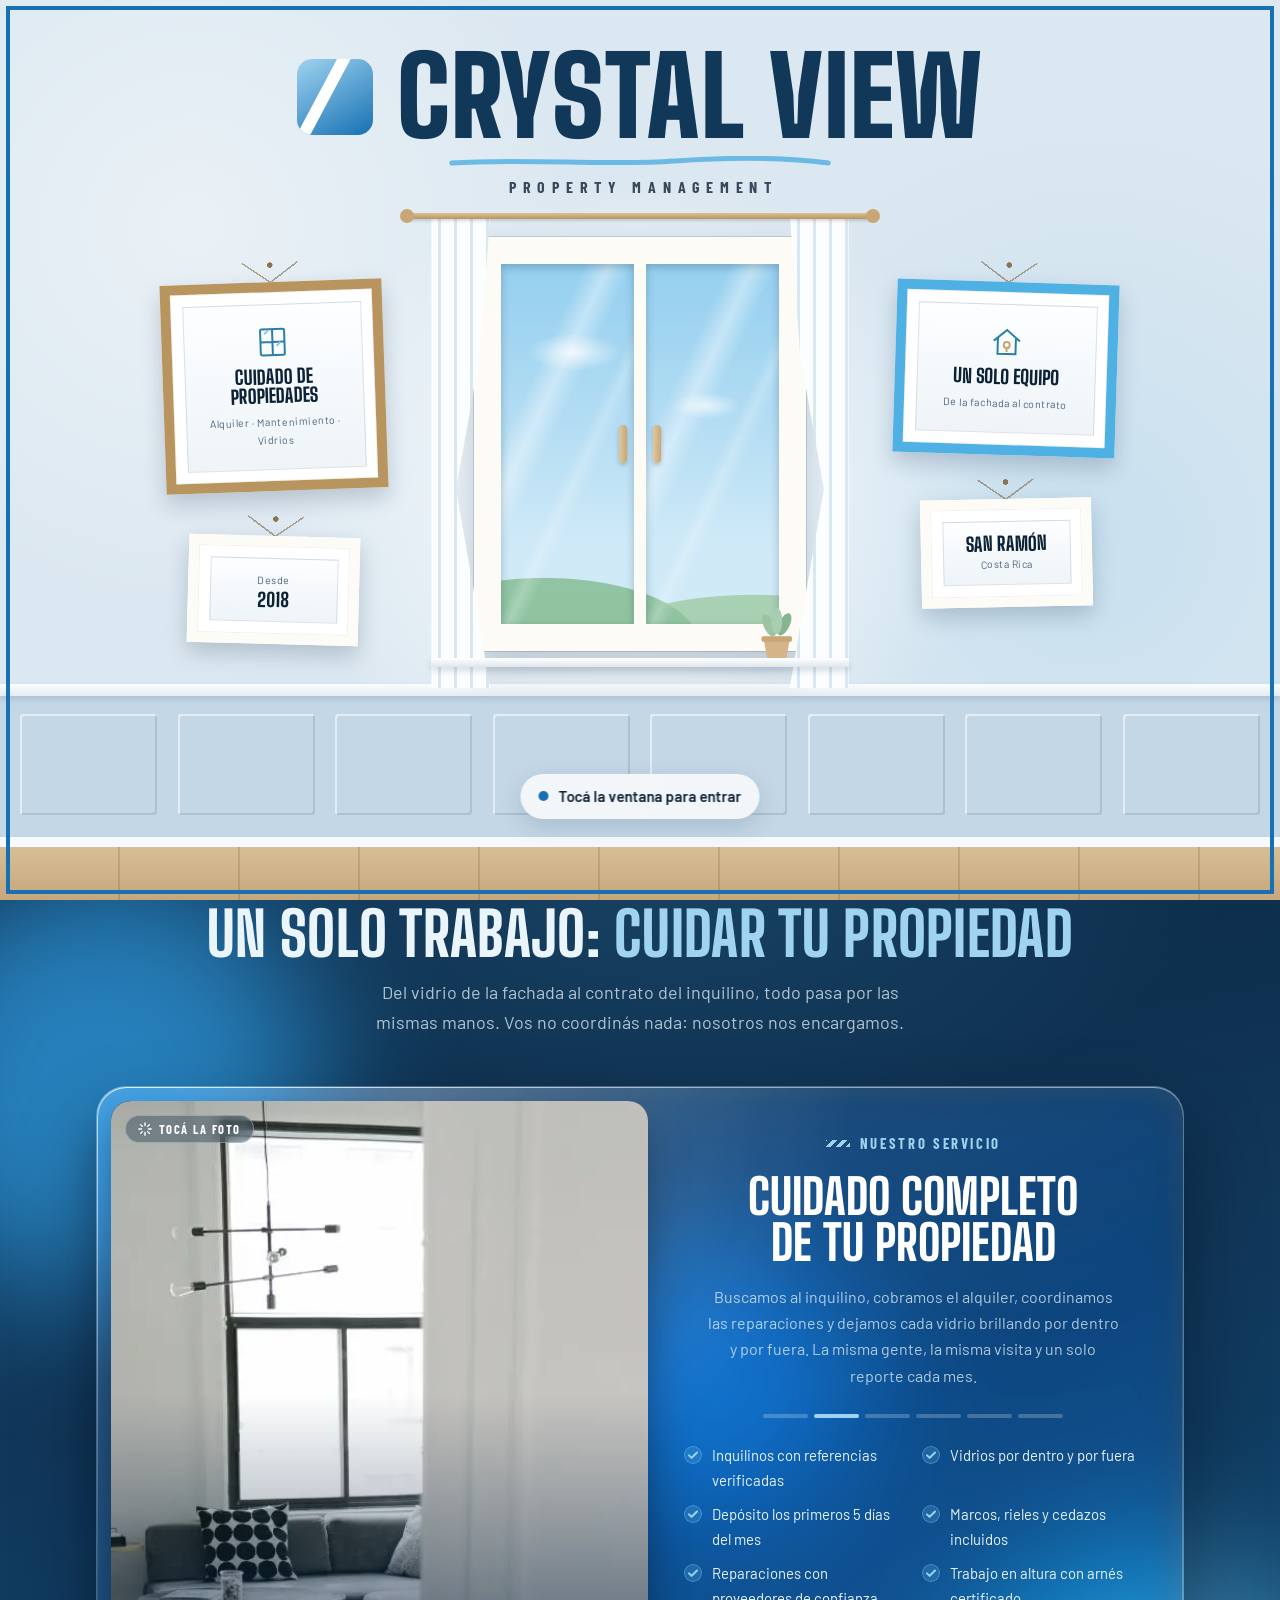
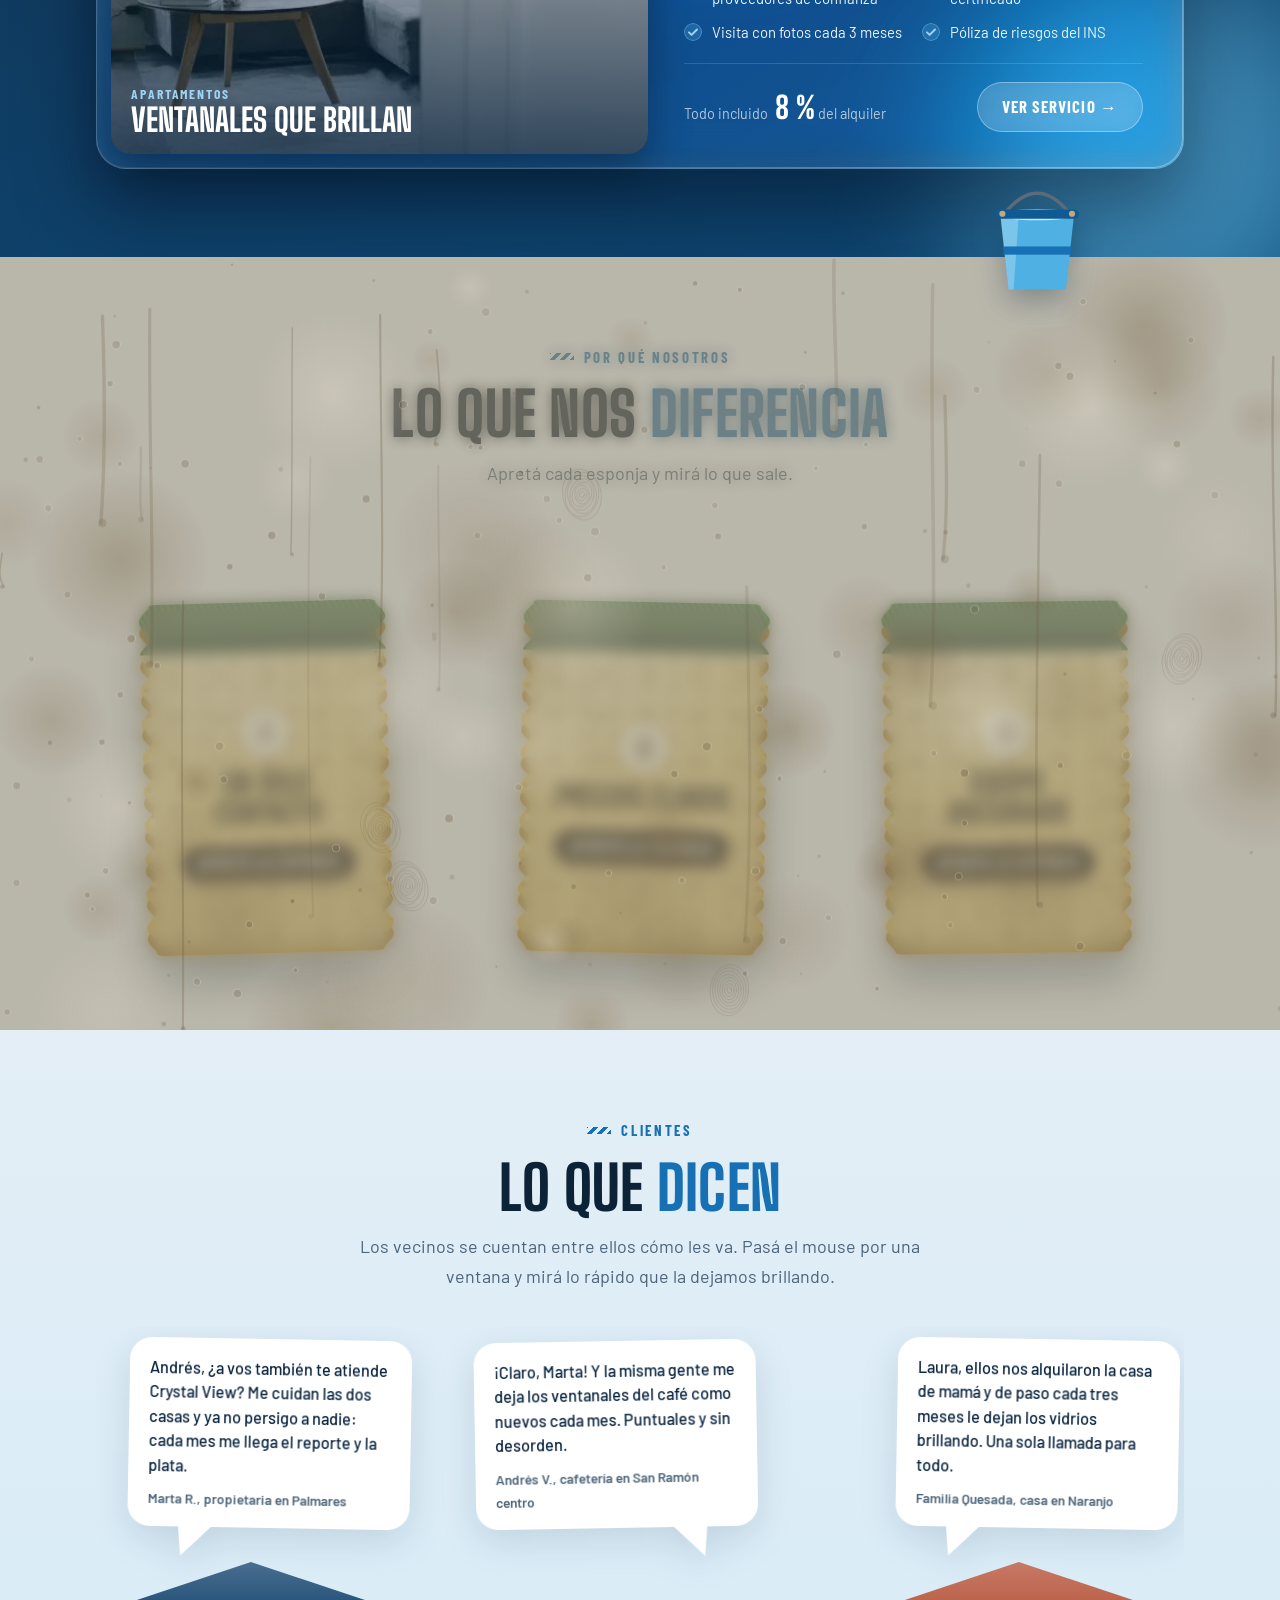
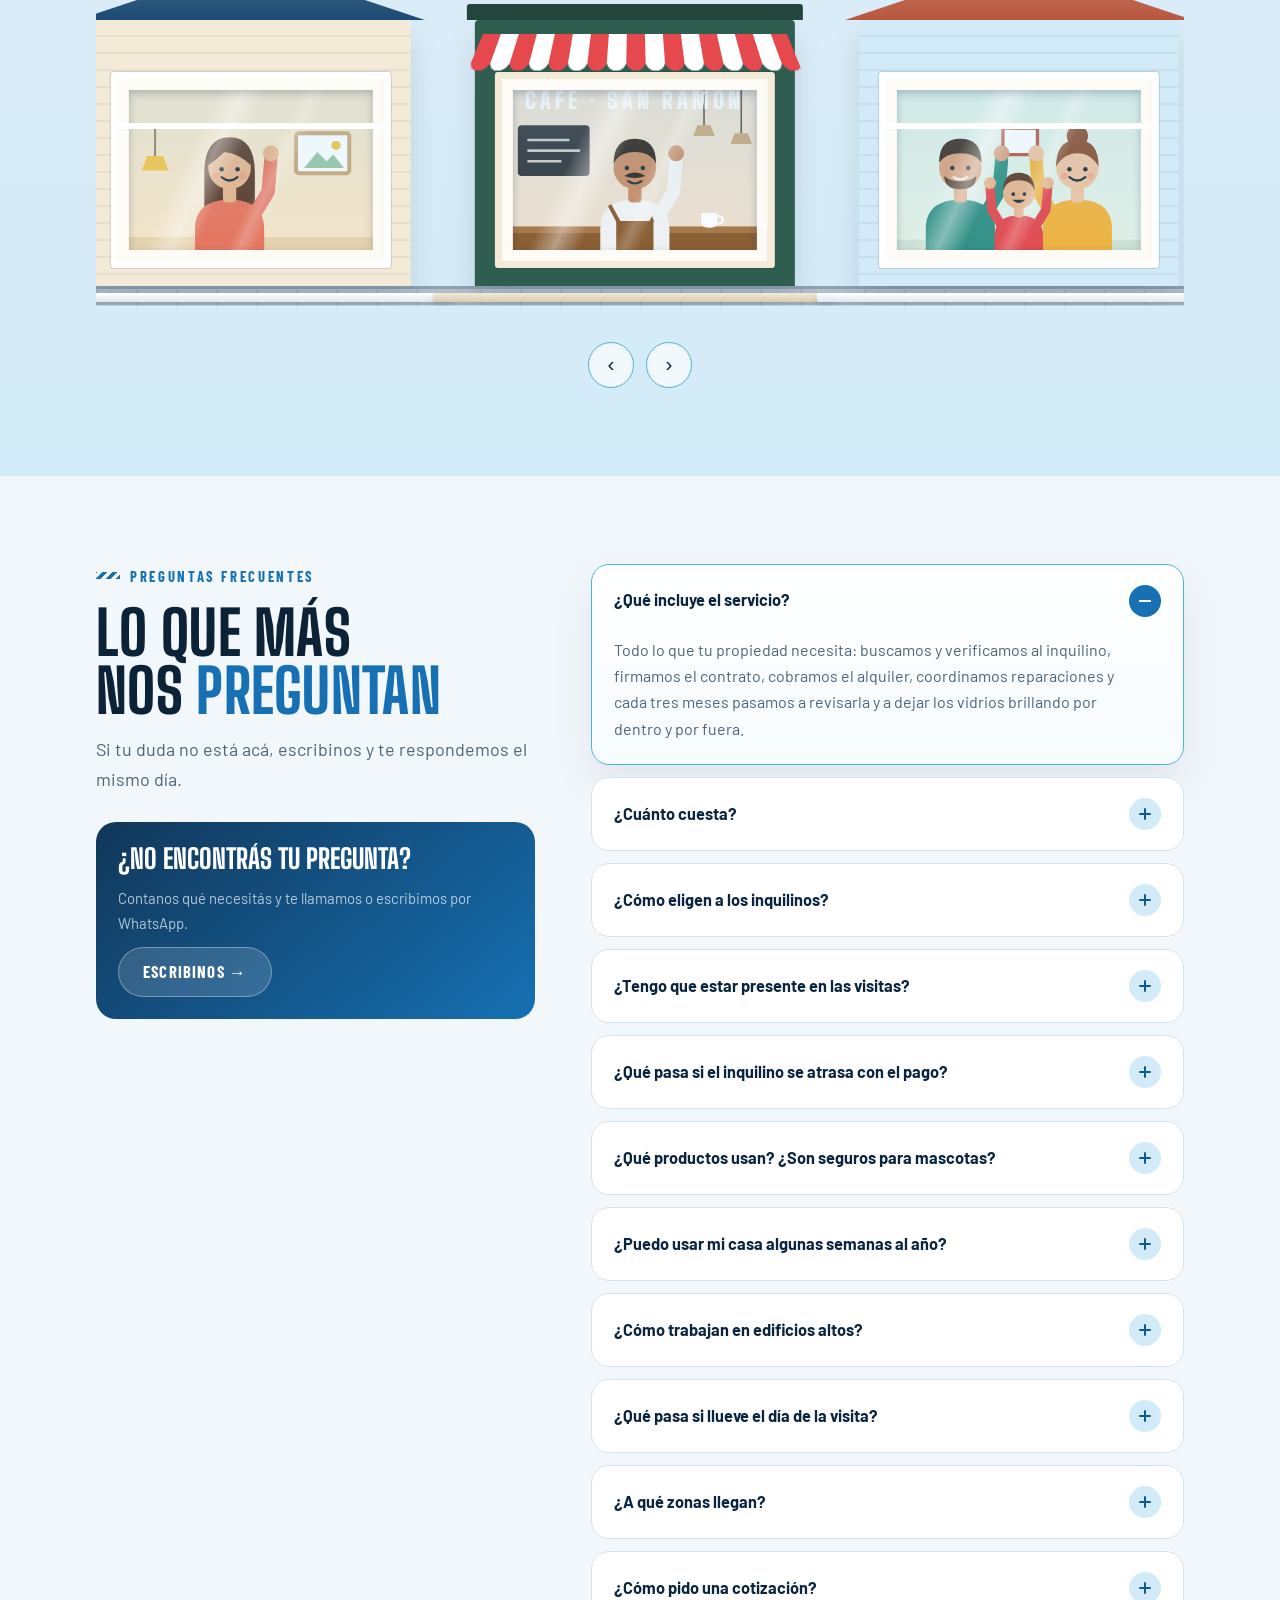
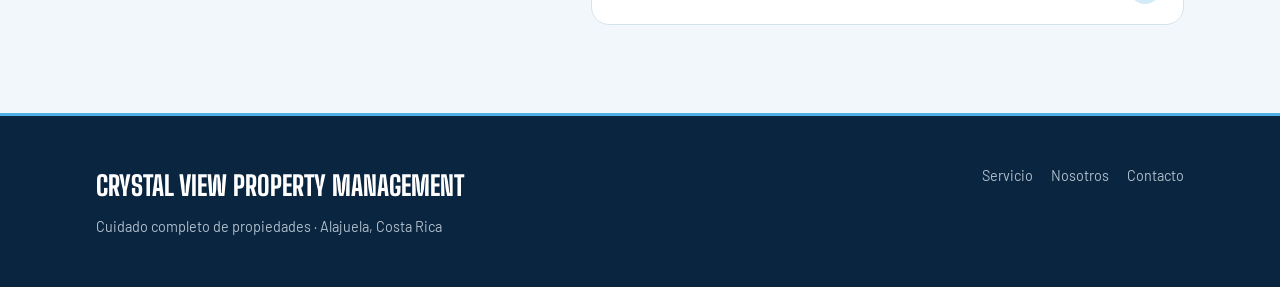
==== commit 607049cd: "Unificar los servicios en un solo trabajo, puerta corrediza en las fotos y calle de clientes infinit" ====
--- a/index.html
+++ b/index.html
@@ -4,7 +4,7 @@
 <meta charset="utf-8">
 <meta name="viewport" content="width=device-width, initial-scale=1, viewport-fit=cover">
 <title>Crystal View Property Management</title>
-<meta name="description" content="Limpieza de ventanas y administración de propiedades en San Ramón y alrededores.">
+<meta name="description" content="Cuidado completo de propiedades en San Ramón y alrededores: inquilinos, cobros, mantenimiento y vidrios impecables con un solo equipo.">
 <script>document.documentElement.classList.add('js')</script>
 <link rel="icon" href="data:image/svg+xml,%3Csvg xmlns=%27http://www.w3.org/2000/svg%27 viewBox=%270 0 32 32%27%3E%3Crect width=%2732%27 height=%2732%27 rx=%277%27 fill=%27%231670b3%27/%3E%3Cpath d=%27M19 -4 L13 36%27 stroke=%27white%27 stroke-width=%275%27 opacity=%27.85%27/%3E%3C/svg%3E">
 <link rel="preconnect" href="https://fonts.googleapis.com">
@@ -43,7 +43,7 @@
       <div class="gallery" aria-hidden="true">
         <figure class="frame" style="--tilt:-2deg"><div class="mat">
           <svg viewBox="0 0 34 34" fill="none" stroke="#2a7fa8" stroke-width="2"><rect x="5" y="4" width="24" height="26" rx="1.5"/><path d="M17 4v26M5 17h24"/><path d="M9 9l4-4M21 21l4-4" stroke="#8ec7e1"/></svg>
-          <span class="t">Limpieza de ventanas</span><span class="s">Casas · Locales · Edificios</span>
+          <span class="t">Cuidado de propiedades</span><span class="s">Alquiler · Mantenimiento · Vidrios</span>
         </div></figure>
         <figure class="frame white small" style="--tilt:1.5deg"><div class="mat"><span class="s">Desde</span><span class="t">2018</span></div></figure>
       </div>
@@ -63,7 +63,7 @@
       <div class="gallery" aria-hidden="true">
         <figure class="frame sky" style="--tilt:1.8deg"><div class="mat">
           <svg viewBox="0 0 34 34" fill="none" stroke="#2a7fa8" stroke-width="2"><path d="M4 16L17 5l13 11"/><path d="M8 13v16h18V13"/><circle cx="17" cy="20" r="3" stroke="#c8a774"/><path d="M17 23v4" stroke="#c8a774"/></svg>
-          <span class="t">Administración de propiedades</span><span class="s">Alquileres de principio a fin</span>
+          <span class="t">Un solo equipo</span><span class="s">De la fachada al contrato</span>
         </div></figure>
         <figure class="frame white small" style="--tilt:-1.2deg"><div class="mat"><span class="t">San Ramón</span><span class="s">Costa Rica</span></div></figure>
       </div>
@@ -79,8 +79,7 @@
     <button class="burger" id="burger" aria-expanded="false" aria-controls="menu">Menú</button>
     <ul class="menu" id="menu">
       <li><a href="#inicio" data-go="inicio">Inicio</a></li>
-      <li><a href="#ventanas" data-go="ventanas">Ventanas</a></li>
-      <li><a href="#propiedades" data-go="propiedades">Propiedades</a></li>
+      <li><a href="#servicio" data-go="servicio">Servicio</a></li>
       <li><a href="#nosotros" data-go="nosotros">Nosotros</a></li>
       <li><a href="#faq" data-go="inicio" data-scroll="faq">Preguntas</a></li>
       <li><a href="#contacto" data-go="contacto" class="cta-link">Cotizar</a></li>
@@ -102,12 +101,12 @@
     </svg>
     <div class="wrap hero-grid">
       <div class="stack">
-        <span class="eyebrow blow">Limpieza de ventanas · Administración de propiedades</span>
+        <span class="eyebrow blow">Cuidado completo de propiedades · San Ramón</span>
         <h1 class="blow">Tu propiedad <em>impecable</em> y bien administrada</h1>
-        <p class="lead blow">Limpiamos vidrios de casas, locales y edificios, y nos encargamos de tus alquileres de principio a fin. Un solo equipo cuidando lo que es tuyo en San Ramón y alrededores.</p>
+        <p class="lead blow">Un solo equipo se encarga de todo: el inquilino, el cobro, las reparaciones y que cada vidrio brille. Cuidamos lo que es tuyo en San Ramón y alrededores.</p>
         <div class="btns">
           <a class="btn btn-primary gust" href="#contacto" data-go="contacto">Pedir cotización</a>
-          <a class="btn btn-ghost gust" href="#nosotros" data-go="nosotros">Ver plan combinado</a>
+          <a class="btn btn-ghost gust" href="#servicio" data-go="servicio">Cómo trabajamos</a>
         </div>
       </div>
       <div class="card-col gust">
@@ -138,72 +137,47 @@
     <div class="wrap stack" style="gap:48px">
       <div class="stack center" data-reveal>
         <span class="eyebrow">Qué hacemos</span>
-        <h2>Dos servicios, una misma idea: <em>cuidar tu propiedad</em></h2>
-        <p class="lead">Vidrios que brillan y alquileres que se manejan solos. Elegí uno o combiná los dos con el plan Propiedad Impecable.</p>
+        <h2>Un solo trabajo: <em>cuidar tu propiedad</em></h2>
+        <p class="lead">Del vidrio de la fachada al contrato del inquilino, todo pasa por las mismas manos. Vos no coordinás nada: nosotros nos encargamos.</p>
       </div>
       <div class="glass-grid">
         <article class="glass-card carousel-wrap" data-glass data-reveal="zoom">
-          <div class="carousel" data-carousel aria-roledescription="carrusel" aria-label="Lugares donde limpiamos ventanas">
-            <figure class="slide is-active" id="cv-1"><img src="assets/img/ventanas-casa.webp" alt="Sala de un apartamento con un ventanal limpio" width="960" height="641"><figcaption><small>Residencial</small>Casas y apartamentos</figcaption></figure>
-            <figure class="slide" id="cv-2"><img src="assets/img/ventanas-local.webp" alt="Cafetería con grandes ventanas en arco" width="1024" height="683" loading="lazy"><figcaption><small>Comercial</small>Locales y oficinas</figcaption></figure>
-            <figure class="slide" id="cv-3"><img src="assets/img/ventanas-edificio.webp" alt="Técnicos colgados de cuerdas limpiando las ventanas de un edificio" width="1024" height="768" loading="lazy"><figcaption><small>Altura</small>Edificios de hasta 6 pisos</figcaption></figure>
+          <div class="carousel" data-carousel aria-roledescription="carrusel" aria-label="Propiedades que cuidamos">
+            <figure class="slide is-active" id="cs-1"><img src="assets/img/alquiler-casa.webp" alt="Casa moderna con piscina y vista al valle" width="960" height="720"><figcaption><small>Casas</small>Alquilada y al día</figcaption></figure>
+            <figure class="slide" id="cs-2"><img src="assets/img/ventanas-casa.webp" alt="Sala de un apartamento con un ventanal limpio" width="960" height="641" loading="lazy"><figcaption><small>Apartamentos</small>Ventanales que brillan</figcaption></figure>
+            <figure class="slide" id="cs-3"><img src="assets/img/alquiler-temporada.webp" alt="Piscina rodeada de palmeras en un complejo vacacional" width="1200" height="900" loading="lazy"><figcaption><small>Temporada</small>Lista para cada huésped</figcaption></figure>
+            <figure class="slide" id="cs-4"><img src="assets/img/ventanas-local.webp" alt="Cafetería con grandes ventanas en arco" width="1024" height="683" loading="lazy"><figcaption><small>Locales</small>Vitrinas que invitan a entrar</figcaption></figure>
+            <figure class="slide" id="cs-5"><img src="assets/img/alquiler-condominio.webp" alt="Fachada de un condominio con balcones y ventanas celestes" width="960" height="638" loading="lazy"><figcaption><small>Condominios</small>Comunidades en orden</figcaption></figure>
+            <figure class="slide" id="cs-6"><img src="assets/img/ventanas-edificio.webp" alt="Técnicos colgados de cuerdas limpiando las ventanas de un edificio" width="1024" height="768" loading="lazy"><figcaption><small>Edificios</small>Hasta 6 pisos de altura</figcaption></figure>
             <button class="car-btn prev" type="button" aria-label="Foto anterior">‹</button>
             <button class="car-btn next" type="button" aria-label="Foto siguiente">›</button>
             <span class="tap-hint" aria-hidden="true"><svg viewBox="0 0 16 16" fill="none" stroke="currentColor" stroke-width="1.6" stroke-linecap="round"><path d="M8 1v3M8 12v3M1 8h3M12 8h3M3 3l2 2M11 11l2 2M13 3l-2 2M5 11l-2 2"/></svg>Tocá la foto</span>
           </div>
           <div class="glass-body">
-            <span class="eyebrow">Servicio 1</span>
-            <h3>Limpieza de ventanas</h3>
-            <p>Vidrios sin marcas por dentro y por fuera, con marcos, rieles y cedazos incluidos. Usamos agua desmineralizada para que nada se manche al secar, y en los comercios trabajamos fuera del horario de atención.</p>
-            <div class="places" role="tablist" aria-label="Tipo de lugar">
-              <button class="place" type="button" role="tab" aria-controls="cv-1" aria-selected="true">Casas y apartamentos<i class="fill"></i></button>
-              <button class="place" type="button" role="tab" aria-controls="cv-2" aria-selected="false">Locales y oficinas<i class="fill"></i></button>
-              <button class="place" type="button" role="tab" aria-controls="cv-3" aria-selected="false">Edificios<i class="fill"></i></button>
+            <span class="eyebrow">Nuestro servicio</span>
+            <h3>Cuidado completo de tu propiedad</h3>
+            <p>Buscamos al inquilino, cobramos el alquiler, coordinamos las reparaciones y dejamos cada vidrio brillando por dentro y por fuera. La misma gente, la misma visita y un solo reporte cada mes.</p>
+            <div class="places bars" role="tablist" aria-label="Fotos">
+              <button class="place" type="button" role="tab" aria-controls="cs-1" aria-selected="true" aria-label="Casas"><i class="fill"></i></button>
+              <button class="place" type="button" role="tab" aria-controls="cs-2" aria-selected="false" aria-label="Apartamentos"><i class="fill"></i></button>
+              <button class="place" type="button" role="tab" aria-controls="cs-3" aria-selected="false" aria-label="Temporada"><i class="fill"></i></button>
+              <button class="place" type="button" role="tab" aria-controls="cs-4" aria-selected="false" aria-label="Locales"><i class="fill"></i></button>
+              <button class="place" type="button" role="tab" aria-controls="cs-5" aria-selected="false" aria-label="Condominios"><i class="fill"></i></button>
+              <button class="place" type="button" role="tab" aria-controls="cs-6" aria-selected="false" aria-label="Edificios"><i class="fill"></i></button>
             </div>
             <ul class="checks">
+              <li>Inquilinos con referencias verificadas</li>
               <li>Vidrios por dentro y por fuera</li>
-              <li>Marcos, rieles y cedazos</li>
-              <li>Agua desmineralizada, sin manchas</li>
-              <li>Arnés y equipo certificado</li>
-              <li>Horarios que no interrumpen tu negocio</li>
+              <li>Depósito los primeros 5 días del mes</li>
+              <li>Marcos, rieles y cedazos incluidos</li>
+              <li>Reparaciones con proveedores de confianza</li>
+              <li>Trabajo en altura con arnés certificado</li>
+              <li>Visita con fotos cada 3 meses</li>
               <li>Póliza de riesgos del INS</li>
             </ul>
             <div class="glass-foot">
-              <span class="from">Desde <b>₡2 000</b> por ventana</span>
-              <a class="btn btn-glass" href="#ventanas" data-go="ventanas">Ver servicio →</a>
-            </div>
-          </div>
-        </article>
-
-        <article class="glass-card carousel-wrap flip" data-glass data-reveal="zoom" style="--d:140ms">
-          <div class="carousel" data-carousel aria-roledescription="carrusel" aria-label="Propiedades que administramos">
-            <figure class="slide is-active" id="cp-1"><img src="assets/img/alquiler-casa.webp" alt="Casa moderna con piscina y vista al valle" width="960" height="720" loading="lazy"><figcaption><small>Alquiler a largo plazo</small>Casas y apartamentos</figcaption></figure>
-            <figure class="slide" id="cp-2"><img src="assets/img/alquiler-temporada.webp" alt="Piscina rodeada de palmeras en un complejo vacacional" width="1200" height="900" loading="lazy"><figcaption><small>Vacacional</small>Alquiler por temporada</figcaption></figure>
-            <figure class="slide" id="cp-3"><img src="assets/img/alquiler-condominio.webp" alt="Fachada de un condominio con balcones y ventanas celestes" width="960" height="638" loading="lazy"><figcaption><small>Comunidades</small>Condominios pequeños</figcaption></figure>
-            <button class="car-btn prev" type="button" aria-label="Foto anterior">‹</button>
-            <button class="car-btn next" type="button" aria-label="Foto siguiente">›</button>
-            <span class="tap-hint" aria-hidden="true"><svg viewBox="0 0 16 16" fill="none" stroke="currentColor" stroke-width="1.6" stroke-linecap="round"><path d="M8 1v3M8 12v3M1 8h3M12 8h3M3 3l2 2M11 11l2 2M13 3l-2 2M5 11l-2 2"/></svg>Tocá la foto</span>
-          </div>
-          <div class="glass-body">
-            <span class="eyebrow">Servicio 2</span>
-            <h3>Administración de propiedades</h3>
-            <p>Buscamos y verificamos inquilinos, firmamos el contrato, cobramos el alquiler, coordinamos el mantenimiento y te mandamos un reporte claro cada mes. Vos solo recibís el depósito.</p>
-            <div class="places" role="tablist" aria-label="Tipo de propiedad">
-              <button class="place" type="button" role="tab" aria-controls="cp-1" aria-selected="true">Casas de alquiler<i class="fill"></i></button>
-              <button class="place" type="button" role="tab" aria-controls="cp-2" aria-selected="false">Por temporada<i class="fill"></i></button>
-              <button class="place" type="button" role="tab" aria-controls="cp-3" aria-selected="false">Condominios<i class="fill"></i></button>
-            </div>
-            <ul class="checks">
-              <li>Selección de inquilinos con referencias</li>
-              <li>Contrato según la ley de arrendamientos</li>
-              <li>Depósito los primeros 5 días del mes</li>
-              <li>Mantenimiento con proveedores de confianza</li>
-              <li>Inspección con fotos cada 3 meses</li>
-              <li>Reporte de ingresos y gastos</li>
-            </ul>
-            <div class="glass-foot">
-              <span class="from">Comisión <b>8 %</b> del alquiler</span>
-              <a class="btn btn-glass" href="#propiedades" data-go="propiedades">Ver servicio →</a>
+              <span class="from">Todo incluido <b>8 %</b> del alquiler</span>
+              <a class="btn btn-glass" href="#servicio" data-go="servicio">Ver servicio →</a>
             </div>
           </div>
         </article>
@@ -267,15 +241,16 @@
     <span class="streak" aria-hidden="true"></span>
   </div>
 
-  <!-- Clientes saludando desde sus ventanas: al pasar el mouse el vidrio se ensucia y la escobilla lo limpia -->
-  <div class="band mist"><div class="wrap stack" style="gap:20px">
+  <!-- Clientes conversando de ventana a ventana en una calle que va pasando; al pasar el mouse el vidrio se ensucia y la escobilla lo limpia -->
+  <div class="band mist"><div class="wrap stack" style="gap:36px">
     <div class="stack center" data-reveal>
       <span class="eyebrow">Clientes</span><h2>Lo que <em>dicen</em></h2>
-      <p class="lead" id="homesHint">Nos saludan desde sus ventanas recién limpias. Pasá el mouse por una y mirá lo rápido que la dejamos brillando.</p>
-    </div>
+      <p class="lead" id="homesHint">Los vecinos se cuentan entre ellos cómo les va. Pasá el mouse por una ventana y mirá lo rápido que la dejamos brillando.</p>
+    </div>
+    <div class="street" id="street" aria-roledescription="carrusel" aria-label="Lo que dicen nuestros clientes">
     <div class="homes">
 
-      <figure class="home home--house">
+      <figure class="home home--house to-r">
         <div class="facade">
           <div class="pane transom">
             <svg class="inside" viewBox="0 0 200 140" preserveAspectRatio="xMidYMax slice" aria-hidden="true">
@@ -301,12 +276,12 @@
           <span class="sill"></span>
         </div>
         <figcaption class="say">
-          <blockquote>Tengo dos casas alquiladas y ya no tengo que perseguir a nadie para el pago. Cada mes me llega el reporte y la plata.</blockquote>
+          <blockquote>Andrés, ¿a vos también te atiende Crystal View? Me cuidan las dos casas y ya no persigo a nadie: cada mes me llega el reporte y la plata.</blockquote>
           <cite>Marta R., propietaria en Palmares</cite>
         </figcaption>
       </figure>
 
-      <figure class="home home--cafe">
+      <figure class="home home--cafe to-l">
         <div class="facade">
           <span class="awning" aria-hidden="true"></span>
           <div class="pane">
@@ -336,12 +311,12 @@
           <span class="sill"></span>
         </div>
         <figcaption class="say">
-          <blockquote>Limpian los ventanales del local cada mes y quedan como nuevos. Llegan puntuales y no dejan desorden.</blockquote>
+          <blockquote>¡Claro, Marta! Y la misma gente me deja los ventanales del café como nuevos cada mes. Puntuales y sin desorden.</blockquote>
           <cite>Andrés V., cafetería en San Ramón centro</cite>
         </figcaption>
       </figure>
 
-      <figure class="home home--family">
+      <figure class="home home--family to-r">
         <div class="facade">
           <div class="pane transom">
             <svg class="inside" viewBox="0 0 200 140" preserveAspectRatio="xMidYMax slice" aria-hidden="true">
@@ -385,12 +360,12 @@
           <span class="sill"></span>
         </div>
         <figcaption class="say">
-          <blockquote>Nos ayudaron a alquilar la casa de mi mamá y cada tres meses nos limpian las ventanas. Todo con la misma gente de confianza.</blockquote>
+          <blockquote>Laura, ellos nos alquilaron la casa de mamá y de paso cada tres meses le dejan los vidrios brillando. Una sola llamada para todo.</blockquote>
           <cite>Familia Quesada, casa en Naranjo</cite>
         </figcaption>
       </figure>
 
-      <figure class="home home--office">
+      <figure class="home home--office to-l">
         <div class="facade">
           <div class="pane">
             <svg class="inside" viewBox="0 0 200 140" preserveAspectRatio="xMidYMax slice" aria-hidden="true">
@@ -427,11 +402,16 @@
           <span class="sill"></span>
         </div>
         <figcaption class="say">
-          <blockquote>Vienen un sábado al mes para no interrumpir a los clientes. La fachada de la oficina siempre se ve profesional.</blockquote>
+          <blockquote>¡Por eso los recomiendo! Vienen un sábado al mes para no interrumpir a los clientes y la oficina siempre se ve impecable.</blockquote>
           <cite>Laura M., oficina contable en Grecia</cite>
         </figcaption>
       </figure>
 
+    </div>
+    </div>
+    <div class="street-ctrl">
+      <button class="street-btn" type="button" data-dir="-1" aria-label="Clientes anteriores">‹</button>
+      <button class="street-btn" type="button" data-dir="1" aria-label="Más clientes">›</button>
     </div>
   </div></div>
 
@@ -440,12 +420,6 @@
       <span class="eyebrow">Preguntas frecuentes</span>
       <h2>Lo que más nos <em>preguntan</em></h2>
       <p class="lead">Si tu duda no está acá, escribinos y te respondemos el mismo día.</p>
-      <div class="faq-filter" role="group" aria-label="Filtrar preguntas">
-        <button type="button" data-cat="all" aria-pressed="true">Todas</button>
-        <button type="button" data-cat="ventanas" aria-pressed="false">Ventanas</button>
-        <button type="button" data-cat="admin" aria-pressed="false">Administración</button>
-        <button type="button" data-cat="general" aria-pressed="false">General</button>
-      </div>
       <div class="faq-help">
         <b>¿No encontrás tu pregunta?</b>
         <p>Contanos qué necesitás y te llamamos o escribimos por WhatsApp.</p>
@@ -453,104 +427,92 @@
       </div>
     </div>
     <div class="faq-list">
-      <details class="faq-item" data-cat="ventanas" data-reveal open><summary>¿Tengo que estar en casa mientras limpian?<span class="pm" aria-hidden="true"></span></summary>
-        <div class="faq-a"><p>Para los vidrios de afuera basta con darnos acceso al patio o la fachada. Si también querés el lado de adentro, coordinamos un horario en que vos o alguien de confianza esté en la casa.</p></div></details>
-      <details class="faq-item" data-cat="ventanas" data-reveal><summary>¿Qué pasa si llueve el día de la limpieza?<span class="pm" aria-hidden="true"></span></summary>
-        <div class="faq-a"><p>Si llueve fuerte reprogramamos sin costo. Con lluvia ligera podemos trabajar: el agua desmineralizada que usamos no deja marcas y el vidrio queda limpio igual.</p></div></details>
-      <details class="faq-item" data-cat="ventanas" data-reveal><summary>¿Qué productos usan? ¿Son seguros para mascotas?<span class="pm" aria-hidden="true"></span></summary>
+      <details class="faq-item" data-reveal open><summary>¿Qué incluye el servicio?<span class="pm" aria-hidden="true"></span></summary>
+        <div class="faq-a"><p>Todo lo que tu propiedad necesita: buscamos y verificamos al inquilino, firmamos el contrato, cobramos el alquiler, coordinamos reparaciones y cada tres meses pasamos a revisarla y a dejar los vidrios brillando por dentro y por fuera.</p></div></details>
+      <details class="faq-item" data-reveal><summary>¿Cuánto cuesta?<span class="pm" aria-hidden="true"></span></summary>
+        <div class="faq-a"><p>El 8 % del alquiler mensual que efectivamente se cobra, con todo incluido. Si la propiedad está desocupada ese mes, no cobramos. Para locales u oficinas que no están en alquiler, las visitas se cotizan desde ₡2 000 por ventana.</p></div></details>
+      <details class="faq-item" data-reveal><summary>¿Cómo eligen a los inquilinos?<span class="pm" aria-hidden="true"></span></summary>
+        <div class="faq-a"><p>Verificamos identidad, ingresos y referencias de alquileres anteriores. Te presentamos a los candidatos y vos tenés la última palabra antes de firmar.</p></div></details>
+      <details class="faq-item" data-reveal><summary>¿Tengo que estar presente en las visitas?<span class="pm" aria-hidden="true"></span></summary>
+        <div class="faq-a"><p>No. Coordinamos con el inquilino o con quien vos digás, y después te mandamos fotos de cómo quedó todo. Si la propiedad está vacía, basta con darnos acceso.</p></div></details>
+      <details class="faq-item" data-reveal><summary>¿Qué pasa si el inquilino se atrasa con el pago?<span class="pm" aria-hidden="true"></span></summary>
+        <div class="faq-a"><p>Nos encargamos del cobro y los recordatorios. Si el atraso sigue, iniciamos el proceso que establece la Ley General de Arrendamientos Urbanos y Suburbanos, acompañados por un abogado.</p></div></details>
+      <details class="faq-item" data-reveal><summary>¿Qué productos usan? ¿Son seguros para mascotas?<span class="pm" aria-hidden="true"></span></summary>
         <div class="faq-a"><p>Agua desmineralizada y jabón biodegradable. No usamos amoníaco ni químicos fuertes, así que es seguro para mascotas, niños y plantas.</p></div></details>
-      <details class="faq-item" data-cat="ventanas" data-reveal><summary>¿Cómo trabajan en edificios altos?<span class="pm" aria-hidden="true"></span></summary>
+      <details class="faq-item" data-reveal><summary>¿Puedo usar mi casa algunas semanas al año?<span class="pm" aria-hidden="true"></span></summary>
+        <div class="faq-a"><p>Sí. Con el alquiler por temporada bloqueamos las fechas que querás reservar para vos y alquilamos el resto del año. Antes de que llegués, la dejamos lista y con los vidrios limpios.</p></div></details>
+      <details class="faq-item" data-reveal><summary>¿Cómo trabajan en edificios altos?<span class="pm" aria-hidden="true"></span></summary>
         <div class="faq-a"><p>Hasta 6 pisos, con pértiga telescópica desde el suelo o con andamio y arnés certificado. Todo el personal está en planilla y asegurado con el INS.</p></div></details>
-      <details class="faq-item" data-cat="admin" data-reveal><summary>¿Cuánto cobran por administrar mi propiedad?<span class="pm" aria-hidden="true"></span></summary>
-        <div class="faq-a"><p>El 8 % del alquiler mensual que efectivamente se cobra. Si la propiedad está desocupada ese mes, no cobramos comisión. Con el plan combinado la limpieza de ventanas trimestral va incluida.</p></div></details>
-      <details class="faq-item" data-cat="admin" data-reveal><summary>¿Cómo eligen a los inquilinos?<span class="pm" aria-hidden="true"></span></summary>
-        <div class="faq-a"><p>Verificamos identidad, ingresos y referencias de alquileres anteriores. Te presentamos a los candidatos y vos tenés la última palabra antes de firmar.</p></div></details>
-      <details class="faq-item" data-cat="admin" data-reveal><summary>¿Qué pasa si el inquilino se atrasa con el pago?<span class="pm" aria-hidden="true"></span></summary>
-        <div class="faq-a"><p>Nos encargamos del cobro y los recordatorios. Si el atraso sigue, iniciamos el proceso que establece la Ley General de Arrendamientos Urbanos y Suburbanos, acompañados por un abogado.</p></div></details>
-      <details class="faq-item" data-cat="admin" data-reveal><summary>¿Puedo usar mi casa algunas semanas al año?<span class="pm" aria-hidden="true"></span></summary>
-        <div class="faq-a"><p>Sí. Con el alquiler por temporada bloqueamos las fechas que querás reservar para vos y alquilamos el resto del año.</p></div></details>
-      <details class="faq-item" data-cat="general" data-reveal><summary>¿A qué zonas llegan?<span class="pm" aria-hidden="true"></span></summary>
+      <details class="faq-item" data-reveal><summary>¿Qué pasa si llueve el día de la visita?<span class="pm" aria-hidden="true"></span></summary>
+        <div class="faq-a"><p>Si llueve fuerte reprogramamos sin costo. Con lluvia ligera podemos trabajar: el agua desmineralizada no deja marcas y el vidrio queda limpio igual.</p></div></details>
+      <details class="faq-item" data-reveal><summary>¿A qué zonas llegan?<span class="pm" aria-hidden="true"></span></summary>
         <div class="faq-a"><p>San Ramón, Palmares, Naranjo, Zarcero y Grecia. Para otros cantones de Alajuela, consultanos y lo valoramos.</p></div></details>
-      <details class="faq-item" data-cat="general" data-reveal><summary>¿Cómo pido una cotización?<span class="pm" aria-hidden="true"></span></summary>
+      <details class="faq-item" data-reveal><summary>¿Cómo pido una cotización?<span class="pm" aria-hidden="true"></span></summary>
         <div class="faq-a"><p>Llenando el formulario de contacto o escribiéndonos por WhatsApp. Respondemos en menos de 24 horas hábiles y la visita para cotizar es gratis.</p></div></details>
     </div>
   </div></div>
 </section>
 
-<!-- ============ VENTANAS ============ -->
-<section data-page="ventanas" hidden>
+<!-- ============ SERVICIO ============ -->
+<section data-page="servicio" hidden>
   <div class="page-head"><div class="wrap stack">
-    <span class="eyebrow">Servicio 1</span>
-    <h1>Limpieza de <em>ventanas</em></h1>
-    <p class="lead">Vidrios limpios por dentro y por fuera, marcos, rieles y cedazos incluidos. Usamos agua desmineralizada para que no queden manchas cuando seca.</p>
+    <span class="eyebrow">Nuestro servicio</span>
+    <h1>Cuidado completo de tu <em>propiedad</em></h1>
+    <p class="lead">Nos encargamos de todo lo que tu propiedad necesita: el inquilino, el cobro, las reparaciones y que cada vidrio brille. Vos recibís el depósito, el reporte y una propiedad que da gusto ver.</p>
   </div></div>
 
   <div class="band"><div class="wrap stack" style="gap:28px">
-    <h2>Para quién trabajamos</h2>
+    <h2>Todo lo que incluye</h2>
     <div class="grid3">
-      <div class="box"><span class="tag">Residencial</span><h3>Casas y apartamentos</h3><p>Limpieza completa de todas las ventanas, puertas de vidrio y barandas.</p></div>
-      <div class="box"><span class="tag">Comercial</span><h3>Locales y oficinas</h3><p>Vitrinas y fachadas, en horario fuera de atención para no interrumpir.</p></div>
-      <div class="box"><span class="tag">Altura</span><h3>Edificios</h3><p>Hasta 6 pisos con andamio o pértiga telescópica y arnés certificado.</p></div>
+      <div class="box"><span class="tag">Inquilinos</span><h3>Búsqueda y contrato</h3><p>Publicamos con fotos de la propiedad recién limpia, la mostramos, revisamos referencias y firmamos según la ley de arrendamientos.</p></div>
+      <div class="box"><span class="tag">Vidrios</span><h3>Ventanas impecables</h3><p>Por dentro y por fuera, con marcos, rieles y cedazos. Agua desmineralizada para que nada se manche al secar.</p></div>
+      <div class="box"><span class="tag">Cobros</span><h3>Depósito puntual</h3><p>Cobramos el alquiler y te lo depositamos los primeros 5 días de cada mes.</p></div>
+      <div class="box"><span class="tag">Mantenimiento</span><h3>Reparaciones</h3><p>Fontanería, electricidad y pintura con proveedores de confianza, sin que tengás que llamar a nadie.</p></div>
+      <div class="box"><span class="tag">Visitas</span><h3>Cada 3 meses</h3><p>Revisamos la propiedad, dejamos los vidrios brillando y te mandamos fotos del estado, todo en la misma visita.</p></div>
+      <div class="box"><span class="tag">Reportes</span><h3>Un solo reporte</h3><p>Ingresos, gastos, visitas y pendientes en un documento claro cada mes.</p></div>
     </div>
   </div></div>
 
   <div class="band alt"><div class="wrap stack" style="gap:28px">
-    <div class="stack"><h2>Frecuencias y precios de referencia</h2><p class="lead">Precio por ventana estándar (hasta 1,5 m²), por ambos lados. El precio final se confirma en la visita.</p></div>
-    <div class="table-wrap"><table>
-      <thead><tr><th>Frecuencia</th><th>Ideal para</th><th>Por ventana</th></tr></thead>
-      <tbody>
-        <tr><td>Única vez</td><td>Mudanzas, entregas de casa</td><td>₡3 500</td></tr>
-        <tr><td>Trimestral</td><td>Casas</td><td>₡3 000</td></tr>
-        <tr><td>Mensual</td><td>Locales y oficinas</td><td>₡2 500</td></tr>
-        <tr><td>Quincenal</td><td>Vitrinas comerciales</td><td>₡2 000</td></tr>
-      </tbody>
-    </table></div>
+    <h2>Cómo empezamos</h2>
+    <ol class="steps">
+      <li><h3>Visita</h3><p>Conocemos la propiedad, revisamos ventanas y acabados, y escuchamos lo que esperás de ella.</p></li>
+      <li><h3>Propuesta</h3><p>Precio de alquiler sugerido y comisión por escrito.</p></li>
+      <li><h3>Preparación</h3><p>Vidrios limpios, arreglos y fotos antes de publicar.</p></li>
+      <li><h3>Cuidado mensual</h3><p>Inquilino adentro, propiedad brillando y reporte cada mes.</p></li>
+    </ol>
   </div></div>
 
   <div class="band"><div class="wrap stack" style="gap:28px">
+    <h2>Dónde trabajamos</h2>
+    <div class="grid3">
+      <div class="box"><span class="tag">Hogares</span><h3>Casas y apartamentos</h3><p>Alquiler a largo plazo o por temporada, siempre listos para el siguiente inquilino.</p></div>
+      <div class="box"><span class="tag">Comercio</span><h3>Locales y oficinas</h3><p>Vitrinas y fachadas que se ven profesionales, atendidas fuera del horario de atención.</p></div>
+      <div class="box"><span class="tag">Altura</span><h3>Edificios y condominios</h3><p>Hasta 6 pisos con andamio o pértiga y arnés certificado, y la administración de las áreas comunes.</p></div>
+    </div>
+  </div></div>
+
+  <div class="band alt"><div class="wrap stack" style="gap:28px">
     <h2>Antes y después</h2>
     <div class="grid2">
       <div class="ba" role="img" aria-label="Espacio para foto de antes y después, fachada de local"><div class="before">Antes</div><div class="after">Después</div></div>
-      <div class="ba" role="img" aria-label="Espacio para foto de antes y después, ventanal de casa"><div class="before">Antes</div><div class="after">Después</div></div>
-    </div>
-    <div class="btns"><a class="btn btn-primary" href="#contacto" data-go="contacto">Cotizar limpieza</a></div>
-  </div></div>
-</section>
-
-<!-- ============ PROPIEDADES ============ -->
-<section data-page="propiedades" hidden>
-  <div class="page-head"><div class="wrap stack">
-    <span class="eyebrow">Servicio 2</span>
-    <h1>Administración de <em>propiedades</em></h1>
-    <p class="lead">Tenés la propiedad, nosotros nos encargamos del resto: inquilinos, cobros, reparaciones y papeleo. Vos solo recibís el depósito y el reporte.</p>
-  </div></div>
-
-  <div class="band"><div class="wrap stack" style="gap:28px">
-    <h2>Qué incluye</h2>
-    <div class="grid3">
-      <div class="box"><span class="tag">Inquilinos</span><h3>Búsqueda y selección</h3><p>Publicamos, mostramos la propiedad y revisamos referencias antes de firmar.</p></div>
-      <div class="box"><span class="tag">Contratos</span><h3>Contrato y depósito</h3><p>Contrato según la Ley General de Arrendamientos Urbanos y Suburbanos.</p></div>
-      <div class="box"><span class="tag">Cobros</span><h3>Cobro mensual</h3><p>Cobramos el alquiler y te lo depositamos los primeros 5 días de cada mes.</p></div>
-      <div class="box"><span class="tag">Mantenimiento</span><h3>Reparaciones</h3><p>Coordinamos fontanería, electricidad y pintura con proveedores de confianza.</p></div>
-      <div class="box"><span class="tag">Inspección</span><h3>Revisiones periódicas</h3><p>Visitamos la propiedad cada 3 meses y te mandamos fotos del estado.</p></div>
-      <div class="box"><span class="tag">Reportes</span><h3>Reporte mensual</h3><p>Ingresos, gastos y pendientes en un solo documento claro.</p></div>
-    </div>
-  </div></div>
-
-  <div class="band alt"><div class="wrap stack" style="gap:28px">
-    <h2>Cómo empezamos</h2>
-    <ol class="steps">
-      <li><h3>Visita</h3><p>Conocemos la propiedad y lo que esperás de ella.</p></li>
-      <li><h3>Propuesta</h3><p>Precio de alquiler sugerido y comisión por escrito.</p></li>
-      <li><h3>Preparación</h3><p>Limpieza, fotos y arreglos antes de publicar.</p></li>
-      <li><h3>Administración</h3><p>Inquilino adentro y reporte cada mes.</p></li>
-    </ol>
-  </div></div>
-
-  <div class="band"><div class="wrap stack" style="gap:20px">
-    <h2>Comisión</h2>
-    <p class="lead">8 % del alquiler mensual cobrado. Si la propiedad está desocupada, no cobramos comisión ese mes.</p>
-    <div class="btns"><a class="btn btn-primary" href="#contacto" data-go="contacto">Agendar visita</a></div>
+      <div class="ba" role="img" aria-label="Espacio para foto de antes y después, casa en alquiler"><div class="before">Antes</div><div class="after">Después</div></div>
+    </div>
+  </div></div>
+
+  <div class="band"><div class="wrap">
+    <div class="combo">
+      <div class="stack">
+        <span class="eyebrow">Precio</span>
+        <h2>Un solo plan, todo incluido</h2>
+        <p>Administración, mantenimiento coordinado y limpieza de vidrios cada tres meses. Si la propiedad está desocupada, ese mes no cobramos. ¿Tu local u oficina no está en alquiler? También lo cuidamos, desde ₡2 000 por ventana.</p>
+      </div>
+      <div class="stack">
+        <span class="price">8 %</span>
+        <p>del alquiler mensual cobrado</p>
+        <a class="btn btn-primary" href="#contacto" data-go="contacto" style="align-self:flex-start">Agendar visita</a>
+      </div>
+    </div>
   </div></div>
 </section>
 
@@ -558,31 +520,16 @@
 <section data-page="nosotros" hidden>
   <div class="page-head"><div class="wrap stack">
     <span class="eyebrow">Nosotros</span>
-    <h1>Empezamos limpiando ventanas y terminamos <em>cuidando casas</em></h1>
-    <p class="lead">Crystal View nació en 2018 limpiando vidrios en San Ramón. Varios clientes eran dueños de casas de alquiler y nos empezaron a pedir que les ayudáramos con más cosas. Así llegó la administración.</p>
-  </div></div>
-
-  <div class="band"><div class="wrap">
-    <div class="combo">
-      <div class="stack">
-        <span class="eyebrow">Plan combinado</span>
-        <h2>Propiedad Impecable</h2>
-        <p>Si administramos tu propiedad, la limpieza de ventanas trimestral va incluida. La casa se ve mejor en fotos, se alquila más rápido y el inquilino la recibe limpia.</p>
-      </div>
-      <div class="stack">
-        <span class="price">8 %</span>
-        <p>del alquiler mensual, con limpieza trimestral incluida</p>
-        <a class="btn btn-primary" href="#contacto" data-go="contacto" style="align-self:flex-start">Quiero este plan</a>
-      </div>
-    </div>
+    <h1>Una sola persona a quien <em>llamar</em></h1>
+    <p class="lead">Crystal View nació en 2018 en San Ramón con una idea simple: que el dueño no tenga que coordinar a cinco personas distintas. El mismo equipo que deja los vidrios brillando es el que cobra el alquiler y atiende al inquilino.</p>
   </div></div>
 
   <div class="band alt"><div class="wrap stack" style="gap:28px">
     <h2>El equipo</h2>
     <div class="grid3">
-      <div class="box"><h3>Carlos Rojas</h3><span class="tag">Fundador</span><p>Coordina las cuadrillas de limpieza y los trabajos en altura.</p></div>
-      <div class="box"><h3>Daniela Mora</h3><span class="tag">Administración</span><p>Atiende propietarios e inquilinos, cobros y contratos.</p></div>
-      <div class="box"><h3>Cuadrilla técnica</h3><span class="tag">6 personas</span><p>Limpieza, inspecciones y mantenimiento menor.</p></div>
+      <div class="box"><h3>Carlos Rojas</h3><span class="tag">Fundador</span><p>Visita cada propiedad antes de empezar y coordina al equipo en campo.</p></div>
+      <div class="box"><h3>Daniela Mora</h3><span class="tag">Tu contacto</span><p>Atiende propietarios e inquilinos: cobros, contratos y agenda de visitas.</p></div>
+      <div class="box"><h3>Cuadrilla técnica</h3><span class="tag">6 personas</span><p>Limpieza, inspecciones y mantenimiento menor en la misma visita.</p></div>
     </div>
   </div></div>
 
@@ -603,11 +550,11 @@
   <div class="band"><div class="wrap contact-grid">
     <form id="quote" novalidate>
       <div class="field full">
-        <span style="font-weight:600;font-size:.9rem">¿Qué servicio te interesa?</span>
+        <span style="font-weight:600;font-size:.9rem">¿Cómo está tu propiedad hoy?</span>
         <div class="chips">
-          <input type="radio" name="svc" id="svc-v" value="Ventanas" checked><label for="svc-v">Ventanas</label>
-          <input type="radio" name="svc" id="svc-p" value="Administración"><label for="svc-p">Administración</label>
-          <input type="radio" name="svc" id="svc-a" value="Ambos"><label for="svc-a">Ambos</label>
+          <input type="radio" name="svc" id="svc-a" value="Alquilada" checked><label for="svc-a">Alquilada</label>
+          <input type="radio" name="svc" id="svc-p" value="Por alquilar"><label for="svc-p">Por alquilar</label>
+          <input type="radio" name="svc" id="svc-u" value="En uso propio"><label for="svc-u">En uso propio</label>
         </div>
       </div>
       <div class="field"><label for="f-name">Nombre</label><input id="f-name" required autocomplete="name"></div>
@@ -631,9 +578,9 @@
 </main>
 
 <footer><div class="wrap foot">
-  <div class="stack" style="gap:6px"><b>Crystal View Property Management</b><p>Limpieza de ventanas y administración de propiedades · Alajuela, Costa Rica</p></div>
+  <div class="stack" style="gap:6px"><b>Crystal View Property Management</b><p>Cuidado completo de propiedades · Alajuela, Costa Rica</p></div>
   <nav aria-label="Pie de página">
-    <a href="#ventanas" data-go="ventanas">Ventanas</a><a href="#propiedades" data-go="propiedades">Propiedades</a><a href="#nosotros" data-go="nosotros">Nosotros</a><a href="#contacto" data-go="contacto">Contacto</a>
+    <a href="#servicio" data-go="servicio">Servicio</a><a href="#nosotros" data-go="nosotros">Nosotros</a><a href="#contacto" data-go="contacto">Contacto</a>
   </nav>
 </div></footer>
 
@@ -708,8 +655,8 @@
 <script src="assets/js/water.js"></script>
 <script src="assets/js/why.js"></script>
 <script src="assets/js/sponges.js"></script>
+<script src="assets/js/street.js"></script>
 <script src="assets/js/testimonials.js"></script>
-<script src="assets/js/faq.js"></script>
 <script src="assets/js/effects.js"></script>
 <script src="assets/js/form.js"></script>
 <script src="assets/js/intro.js"></script>
--- a/assets/css/services.css
+++ b/assets/css/services.css
@@ -45,48 +45,56 @@
 .glass-foot .from b{font-family:var(--f-display);font-weight:800;font-size:1.9rem;color:#fff;margin-left:4px}
 
 /* Carrusel */
-.carousel{position:relative;border-radius:20px;overflow:hidden;aspect-ratio:16/10;background:var(--navy-3);touch-action:pan-y;user-select:none;
+.carousel{--door:cubic-bezier(.65,0,.2,1);position:relative;border-radius:20px;overflow:hidden;aspect-ratio:16/10;background:var(--navy-3);touch-action:pan-y;user-select:none;
   box-shadow:0 18px 40px rgba(2,12,26,.4),inset 0 0 0 1px rgba(255,255,255,.15)}
-.carousel.jelly{animation:jelly .85s cubic-bezier(.3,1.5,.5,1)}
-.carousel::after{content:"";position:absolute;inset:0;z-index:2;pointer-events:none;background:linear-gradient(110deg,transparent 35%,rgba(255,255,255,.5) 50%,transparent 65%);transform:translateX(-120%)}
-.carousel.jelly::after{animation:shine .9s ease}
-@keyframes jelly{0%{transform:none}18%{transform:scale(1.07,.9)}36%{transform:scale(.93,1.07)}54%{transform:scale(1.04,.97)}72%{transform:scale(.98,1.02)}100%{transform:none}}
-.slide{position:absolute;inset:0;margin:0;opacity:0;transition:opacity 1.1s var(--ease-out),visibility 0s 1.1s;visibility:hidden}
-.slide.is-active{opacity:1;visibility:visible;transition:opacity 1.1s var(--ease-out),visibility 0s}
+.carousel::after{content:"";position:absolute;inset:0;z-index:4;pointer-events:none;background:linear-gradient(110deg,transparent 35%,rgba(255,255,255,.35) 50%,transparent 65%);transform:translateX(-120%)}
+.carousel.sliding::after{animation:shine 1.15s var(--door)}
+/* Cada foto es una hoja de puerta corrediza de vidrio: entra deslizándose sobre la anterior, que se queda quieta y en sombra.
+   El perfil de aluminio y su sombra quedan por fuera de la foto, así solo se ven mientras la puerta corre. */
+.slide{position:absolute;inset:0;margin:0;z-index:0;visibility:hidden;transform:translateX(calc(var(--dir,1)*104%));transition:none}
+.slide.is-active{z-index:2;visibility:visible;transform:none;transition:transform 1.1s var(--door)}
+.slide.leaving{z-index:1;visibility:visible;transform:none;filter:brightness(.62);transition:filter 1.1s var(--door)}
+.slide::before{content:"";position:absolute;top:0;bottom:0;left:-46px;right:-46px;pointer-events:none;
+  background:
+    linear-gradient(90deg,transparent,rgba(5,18,32,.5) 30px,#4a5c6b 30px,#dfe8ee 34px,#a9bac7 40px,#5f7486 46px) left/46px 100% no-repeat,
+    linear-gradient(270deg,transparent,rgba(5,18,32,.5) 30px,#4a5c6b 30px,#dfe8ee 34px,#a9bac7 40px,#5f7486 46px) right/46px 100% no-repeat}
 .slide img{width:100%;height:100%;object-fit:cover;transform:scale(1.14);transition:transform 7s linear}
 .slide.is-active img{transform:scale(1.02)}
 .slide::after{content:"";position:absolute;inset:0;background:linear-gradient(180deg,rgba(10,37,64,0) 45%,rgba(10,37,64,.78))}
 .slide figcaption{position:absolute;left:20px;right:20px;bottom:18px;z-index:1;color:#fff;text-align:left;font-family:var(--f-display);font-weight:800;text-transform:uppercase;font-size:clamp(1.5rem,2.6vw,2rem);line-height:1;
-  opacity:0;transform:translateY(14px);transition:opacity .7s .35s,transform .9s .35s var(--ease-out)}
+  opacity:0;transform:translateY(14px);transition:opacity .5s,transform .5s}
 .slide figcaption small{display:block;font-family:var(--f-cond);font-weight:700;font-size:.85rem;letter-spacing:.14em;text-transform:uppercase;color:var(--sky-2);margin-bottom:4px}
-.slide.is-active figcaption{opacity:1;transform:none}
-.car-btn{position:absolute;top:50%;z-index:3;width:42px;height:42px;margin-top:-21px;border-radius:50%;border:1px solid rgba(255,255,255,.4);background:rgba(10,37,64,.28);
+.slide.is-active figcaption{opacity:1;transform:none;transition:opacity .7s .7s,transform .9s .7s var(--ease-out)}
+.car-btn{position:absolute;top:50%;z-index:5;width:42px;height:42px;margin-top:-21px;border-radius:50%;border:1px solid rgba(255,255,255,.4);background:rgba(10,37,64,.28);
   -webkit-backdrop-filter:blur(10px);backdrop-filter:blur(10px);color:#fff;font-size:1.2rem;line-height:1;cursor:pointer;display:grid;place-items:center;opacity:0;transition:opacity .3s,background .2s,transform .2s}
 .car-btn.prev{left:12px}.car-btn.next{right:12px}
 .carousel:hover .car-btn,.car-btn:focus-visible{opacity:1}
 .car-btn:hover{background:rgba(255,255,255,.25);transform:scale(1.06)}
 @media (hover:none){.car-btn{opacity:1;width:36px;height:36px;margin-top:-18px}}
 
-/* Lugares: cada etiqueta maneja una foto del carrusel */
+/* Barras de progreso: cada una maneja una foto y se va llenando mientras se muestra */
 .places{display:flex;flex-wrap:wrap;justify-content:center;gap:8px}
 .place{position:relative;overflow:hidden;border:1px solid rgba(255,255,255,.25);background:rgba(255,255,255,.07);color:var(--on-dark);font:600 .95rem var(--f-cond);letter-spacing:.04em;padding:8px 15px;border-radius:999px;cursor:pointer;transition:background .25s,border-color .25s,color .25s}
-.place:hover{background:rgba(255,255,255,.14)}
-.place[aria-selected="true"]{background:rgba(255,255,255,.2);border-color:rgba(255,255,255,.55);color:#fff}
 .place .fill{position:absolute;left:0;bottom:0;height:2px;width:100%;background:var(--sky-2);transform:scaleX(0);transform-origin:left}
 .place[aria-selected="true"] .fill{animation:fillBar var(--dur,5200ms) linear forwards}
 .carousel-wrap.paused .place .fill{animation-play-state:paused}
 @keyframes fillBar{to{transform:scaleX(1)}}
+.places.bars{flex-wrap:nowrap;gap:6px;width:min(100%,300px)}
+.places.bars .place{flex:1;height:18px;padding:0;border:0;border-radius:0;background:none}
+.places.bars .place::before,.places.bars .place .fill{top:50%;bottom:auto;height:4px;margin-top:-2px;border-radius:2px}
+.places.bars .place::before{content:"";position:absolute;left:0;right:0;background:rgba(255,255,255,.22);transition:background .25s}
+.places.bars .place:hover::before{background:rgba(255,255,255,.4)}
 
 .carousel{cursor:pointer}
 .carousel.snap .slide{transition:none}
-.tap-hint{position:absolute;top:14px;left:14px;z-index:3;display:flex;align-items:center;gap:7px;padding:6px 12px;border-radius:999px;pointer-events:none;
+.tap-hint{position:absolute;top:14px;left:14px;z-index:5;display:flex;align-items:center;gap:7px;padding:6px 12px;border-radius:999px;pointer-events:none;
   font:700 .78rem var(--f-cond);letter-spacing:.12em;text-transform:uppercase;color:#fff;background:rgba(10,37,64,.35);border:1px solid rgba(255,255,255,.3);
   -webkit-backdrop-filter:blur(8px);backdrop-filter:blur(8px);transition:opacity .4s}
 .tap-hint svg{width:14px;height:14px;flex:none}
 .broke .tap-hint{opacity:0}
 
-/* Vidrio quebrado: pedazos de la foto que caen desde el punto tocado */
-.shatter{position:absolute;z-index:5;pointer-events:none;transform-style:preserve-3d}
+/* Vidrio quebrado: pedazos de la foto que caen desde el punto tocado, recortados por el marco de la foto */
+.shatter{position:absolute;inset:0;z-index:6;overflow:hidden;border-radius:inherit;pointer-events:none}
 .shard{position:absolute;inset:0;border-radius:20px;overflow:hidden;backface-visibility:hidden;will-change:transform,opacity}
 .shard .slide{transition:none}
 .shard .slide *{transition:none!important}
--- a/assets/css/sponges.css
+++ b/assets/css/sponges.css
@@ -41,9 +41,11 @@
 .sponge .ico{width:48px;height:48px;border-radius:50%;display:grid;place-items:center;background:rgba(255,255,255,.7);color:#7a5200;box-shadow:0 4px 10px rgba(150,95,0,.25)}
 .sponge .ico svg{width:24px;height:24px}
 .sp-title{font-family:var(--f-display);font-weight:800;font-size:1.9rem;line-height:1;text-transform:uppercase}
-.sp-hint{font-family:var(--f-cond);font-weight:700;font-size:.85rem;letter-spacing:.16em;text-transform:uppercase;color:#8a5d00;opacity:.85;animation:hintPulse 2s ease-in-out infinite}
-@keyframes hintPulse{50%{opacity:.4}}
-.sponge[aria-expanded="true"] .sp-hint{animation:none;opacity:.6}
+/* El aviso es una etiqueta oscura sobre el amarillo para que se lea de lejos; late suave para invitar a apretar */
+.sp-hint{margin-top:8px;padding:8px 16px;border-radius:999px;white-space:nowrap;font-family:var(--f-cond);font-weight:700;font-size:1.02rem;letter-spacing:.08em;line-height:1.1;text-transform:uppercase;
+  color:#fff6cc;background:#3b2a05;box-shadow:0 3px 0 #a87608,0 8px 14px rgba(59,42,5,.28);animation:hintNudge 1.8s ease-in-out infinite}
+@keyframes hintNudge{0%,100%{transform:scale(1)}50%{transform:scale(1.07)}}
+.sponge[aria-expanded="true"] .sp-hint{animation:none;opacity:.8}
 .suds{position:absolute;left:50%;bottom:calc(100% - 84px);z-index:3;width:min(310px,96%);padding:24px 26px;border-radius:44px;text-align:center;color:var(--navy);font-weight:500;line-height:1.5;
   background:radial-gradient(circle at 22% 18%,rgba(255,255,255,.98),rgba(255,255,255,.82) 35%,rgba(214,238,252,.88));
   box-shadow:inset 0 0 0 2px rgba(255,255,255,.95),inset 10px -12px 22px rgba(186,140,255,.22),inset -12px 10px 22px rgba(120,220,255,.35),0 22px 40px rgba(10,37,64,.2);
--- a/assets/css/testimonials.css
+++ b/assets/css/testimonials.css
@@ -1,19 +1,22 @@
 /* ===== Lo que dicen: clientes saludando desde sus ventanas relucientes ===== */
-.homes{display:grid;grid-template-columns:repeat(4,1fr);gap:26px;align-items:start}
-@media (max-width:1020px){.homes{grid-template-columns:repeat(2,1fr);row-gap:40px}}
-@media (max-width:560px){.homes{grid-template-columns:1fr;width:100%;max-width:340px;margin-inline:auto}}
-.home{margin:0;display:flex;flex-direction:column;min-width:0}
+/* La calle: una fila de casas que pasa lenta y sin parar. Todas apoyadas en la misma vereda y con las ventanas a la misma altura */
+.street{overflow:hidden;padding-top:12px;touch-action:pan-y}
+.homes{--gap:64px;--per:3;position:relative;display:flex;align-items:stretch;gap:var(--gap);will-change:transform}
+@media (max-width:1020px){.homes{--per:2;--gap:48px}}
+@media (max-width:620px){.homes{--per:1.14;--gap:30px}}
+.home{flex:0 0 calc((100% - (var(--per) - 1)*var(--gap))/var(--per));margin:0;display:flex;flex-direction:column;justify-content:flex-end;min-width:0}
+/* Vereda continua: cada tramo se estira hasta la mitad del espacio con la casa vecina */
+.home::after{content:"";display:block;height:16px;margin:0 calc(var(--gap)/-2 - 1px);border-top:3px solid #8fa2b1;
+  background:repeating-linear-gradient(90deg,#b3c1cb 0 38px,#a3b3bf 38px 40px)}
 
 /* Fachada: cada propiedad tiene su pared, techo y vereda */
-.facade{--wall:#f4ead8;--trim:#fff;--roof:#1b4a73;position:relative;margin-top:58px;padding:22px 20px 0;border-radius:4px 4px 0 0;
+.facade{--wall:#f4ead8;--trim:#fff;--roof:#1b4a73;position:relative;margin-top:58px;padding:52px 20px 18px;border-radius:4px 4px 0 0;
   background:repeating-linear-gradient(180deg,transparent 0 15px,rgba(10,37,64,.06) 15px 17px),var(--wall);
   box-shadow:0 18px 30px rgba(10,37,64,.12)}
 .facade::before{content:"";position:absolute;left:-14px;right:-14px;bottom:100%;height:58px;
   background:linear-gradient(180deg,color-mix(in srgb,var(--roof) 80%,#fff),var(--roof));clip-path:polygon(50% 0,100% 100%,0 100%)}
-.facade::after{content:"";display:block;height:14px;margin:18px -20px 0;border-radius:0 0 4px 4px;
-  background:repeating-linear-gradient(90deg,#b3c1cb 0 38px,#a3b3bf 38px 40px)}
 .home--family .facade{--wall:#d3ebf8;--roof:#b8583f}
-.home--cafe .facade{--wall:#2f5d4f;--trim:#f4ead8;background:var(--wall)}
+.home--cafe .facade{--wall:#2f5d4f;--trim:#f4ead8;background:var(--wall);padding-top:22px}
 .home--cafe .facade::before{left:-8px;right:-8px;height:16px;border-radius:3px 3px 0 0;clip-path:none;background:#23463c}
 .home--office .facade{--wall:#cfd8df;--trim:#5f7486;background:var(--wall)}
 .home--office .facade::before{left:0;right:0;height:58px;clip-path:none;border-radius:4px 4px 0 0;
@@ -60,8 +63,18 @@
 .pane.shiny .person{animation:hop .45s ease 2}
 @keyframes hop{50%{transform:translateY(-6px)}}
 
-/* Lo que dicen, en un globo que sube hasta la ventana */
-.say{position:relative;margin-top:22px;padding:18px 18px 16px;border-radius:18px;background:var(--surface);border:1px solid var(--line);box-shadow:0 14px 30px rgba(10,37,64,.08);display:flex;flex-direction:column;gap:10px}
-.say::before{content:"";position:absolute;left:50%;top:-8px;width:16px;height:16px;margin-left:-8px;background:inherit;border:inherit;border-right:0;border-bottom:0;transform:rotate(45deg)}
+/* Lo que dicen: globos de diálogo sobre cada casa, corridos hacia el vecino con quien hablan */
+.say{order:-1;position:relative;width:88%;margin-bottom:34px;padding:18px 20px 16px;border-radius:22px;background:var(--surface);display:flex;flex-direction:column;gap:10px;
+  filter:drop-shadow(0 12px 18px rgba(10,37,64,.12))}
+.say::before{content:"";position:absolute;top:calc(100% - 1px);width:34px;height:30px;background:inherit}
+.to-r .say{align-self:flex-end;rotate:1deg}
+.to-r .say::before{left:18%;clip-path:polygon(0 0,100% 0,8% 100%)}
+.to-l .say{align-self:flex-start;rotate:-1deg}
+.to-l .say::before{right:18%;clip-path:polygon(0 0,100% 0,92% 100%)}
 .say blockquote{margin:0;font-size:1.02rem;font-weight:500;line-height:1.5;color:var(--navy)}
 .say cite{font-style:normal;color:var(--muted);font-size:.86rem;font-weight:600}
+
+/* Flechas para recorrer la calle a mano */
+.street-ctrl{display:flex;justify-content:center;gap:12px}
+.street-btn{width:46px;height:46px;border-radius:50%;border:1.5px solid var(--sky-3);background:rgba(255,255,255,.7);color:var(--navy);font-size:1.3rem;line-height:1;cursor:pointer;display:grid;place-items:center;transition:background .2s,color .2s,transform .2s}
+.street-btn:hover{background:var(--navy);color:#fff;transform:scale(1.06)}
--- a/assets/css/faq.css
+++ b/assets/css/faq.css
@@ -3,17 +3,12 @@
 @media (max-width:860px){.faq-grid{grid-template-columns:1fr;gap:32px}}
 .faq-side{position:sticky;top:96px}
 @media (max-width:860px){.faq-side{position:static}}
-.faq-filter{display:flex;flex-wrap:wrap;gap:8px}
-.faq-filter button{border:1px solid var(--line);background:var(--surface);color:var(--muted);font:600 .95rem var(--f-cond);letter-spacing:.04em;padding:8px 15px;border-radius:999px;cursor:pointer;transition:all .25s}
-.faq-filter button:hover{border-color:var(--sky-3);color:var(--navy)}
-.faq-filter button[aria-pressed="true"]{background:var(--navy);border-color:var(--navy);color:#fff}
 .faq-help{margin-top:12px;padding:22px;border-radius:20px;background:linear-gradient(140deg,var(--navy-2),var(--accent));color:var(--on-dark);display:flex;flex-direction:column;gap:12px}
 .faq-help b{font-family:var(--f-display);font-weight:800;text-transform:uppercase;font-size:1.7rem;color:#fff;line-height:1.1}
 .faq-help p{color:var(--on-dark-muted);font-size:.93rem}
 .faq-help .btn{align-self:flex-start}
 .faq-list{display:flex;flex-direction:column;gap:12px}
 .faq-item{border:1px solid var(--line);border-radius:18px;background:var(--surface);transition:border-color .3s,box-shadow .3s,background .3s}
-.faq-item[hidden]{display:none}
 .faq-item:hover{border-color:var(--sky-2)}
 .faq-item[open]{border-color:var(--sky-3);box-shadow:0 18px 40px rgba(10,37,64,.08);background:linear-gradient(180deg,#fff,#f6fbfe)}
 .faq-item summary{list-style:none;cursor:pointer;display:flex;align-items:center;justify-content:space-between;gap:16px;padding:20px 22px;font-weight:700;font-size:1.02rem;color:var(--navy)}
